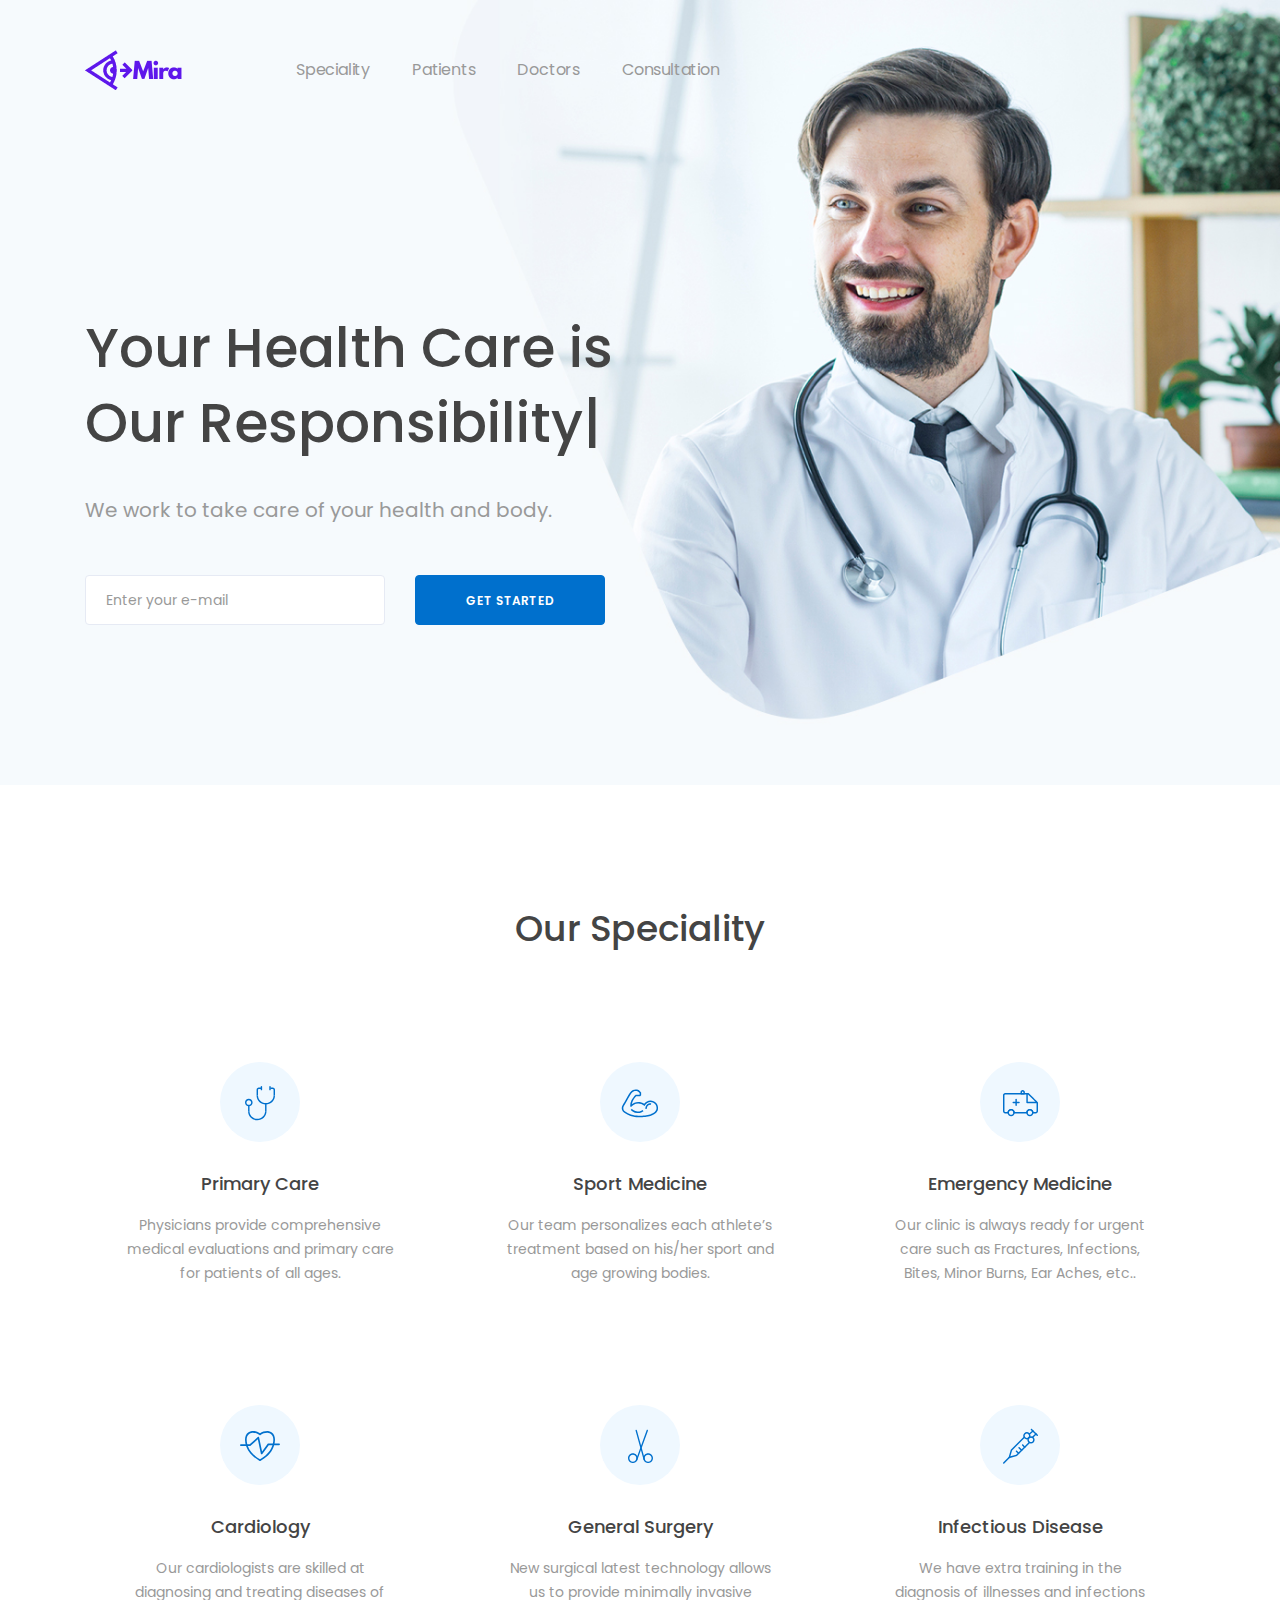
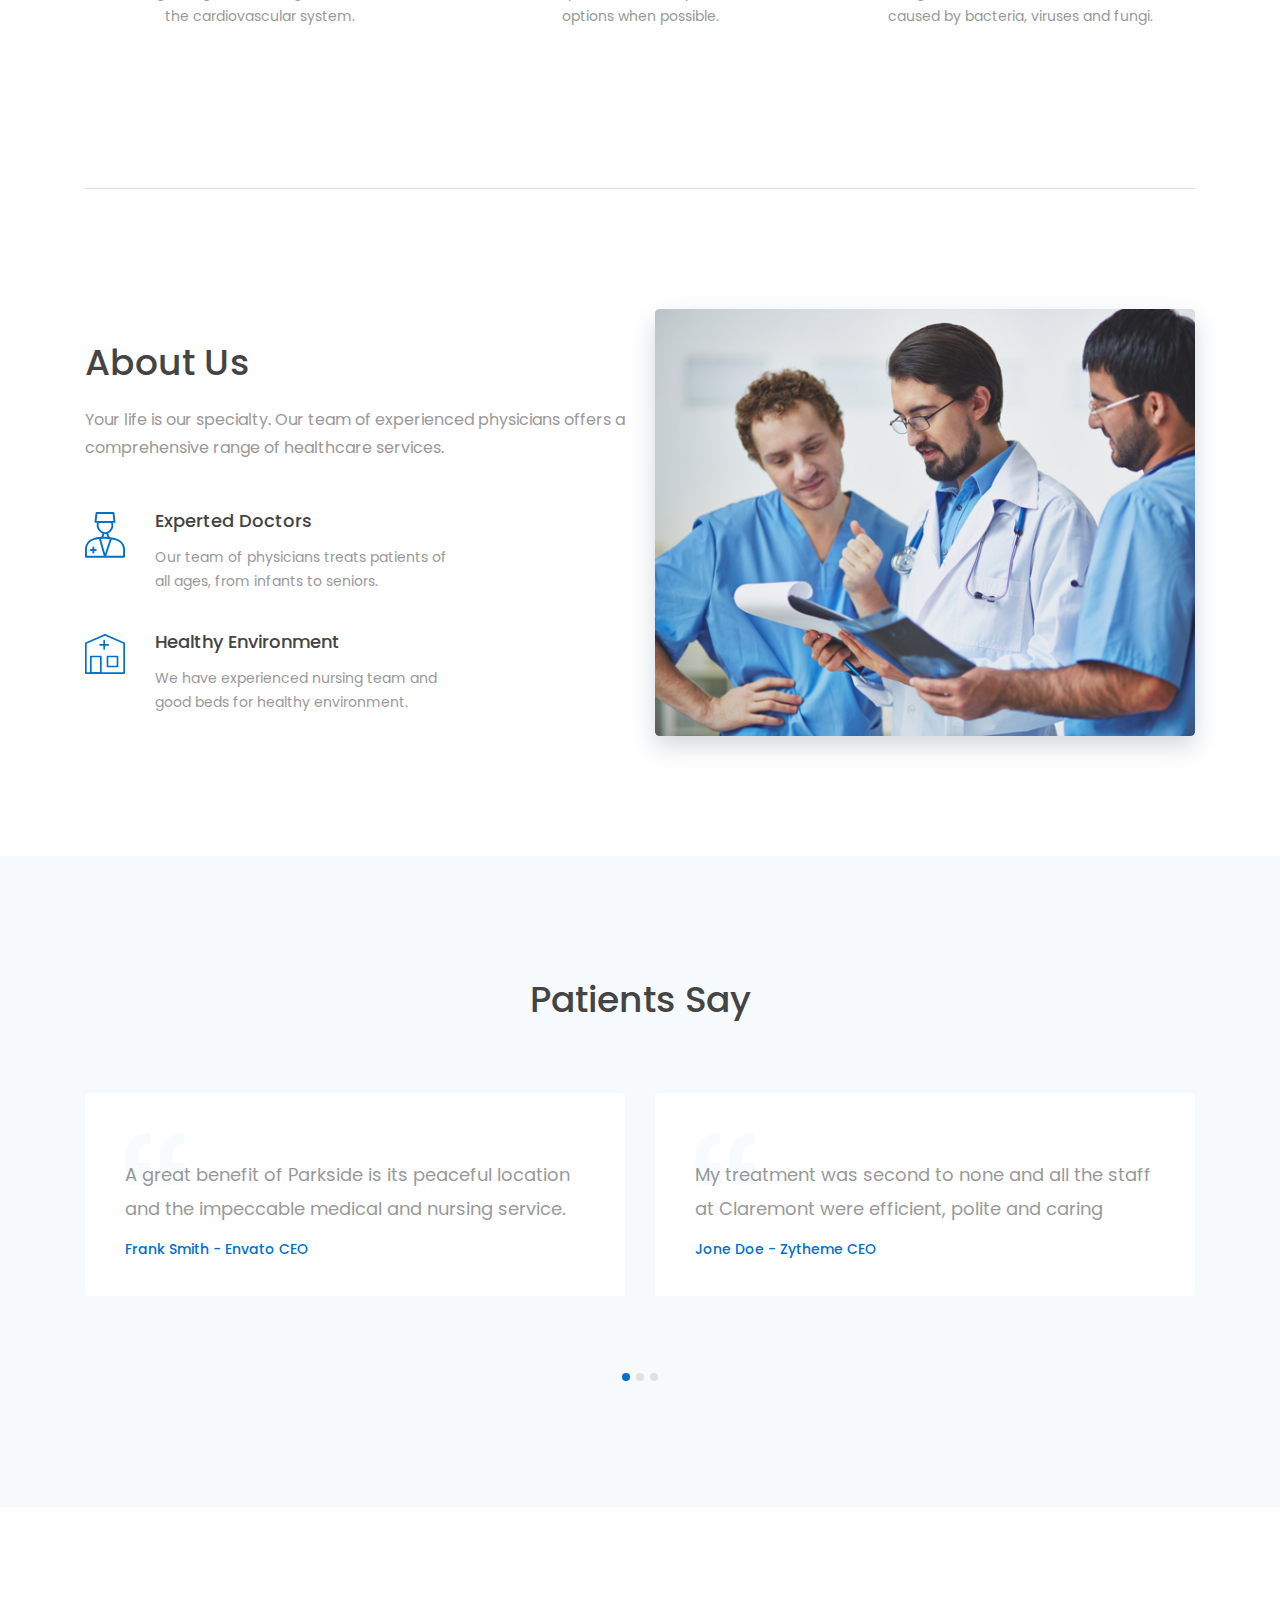
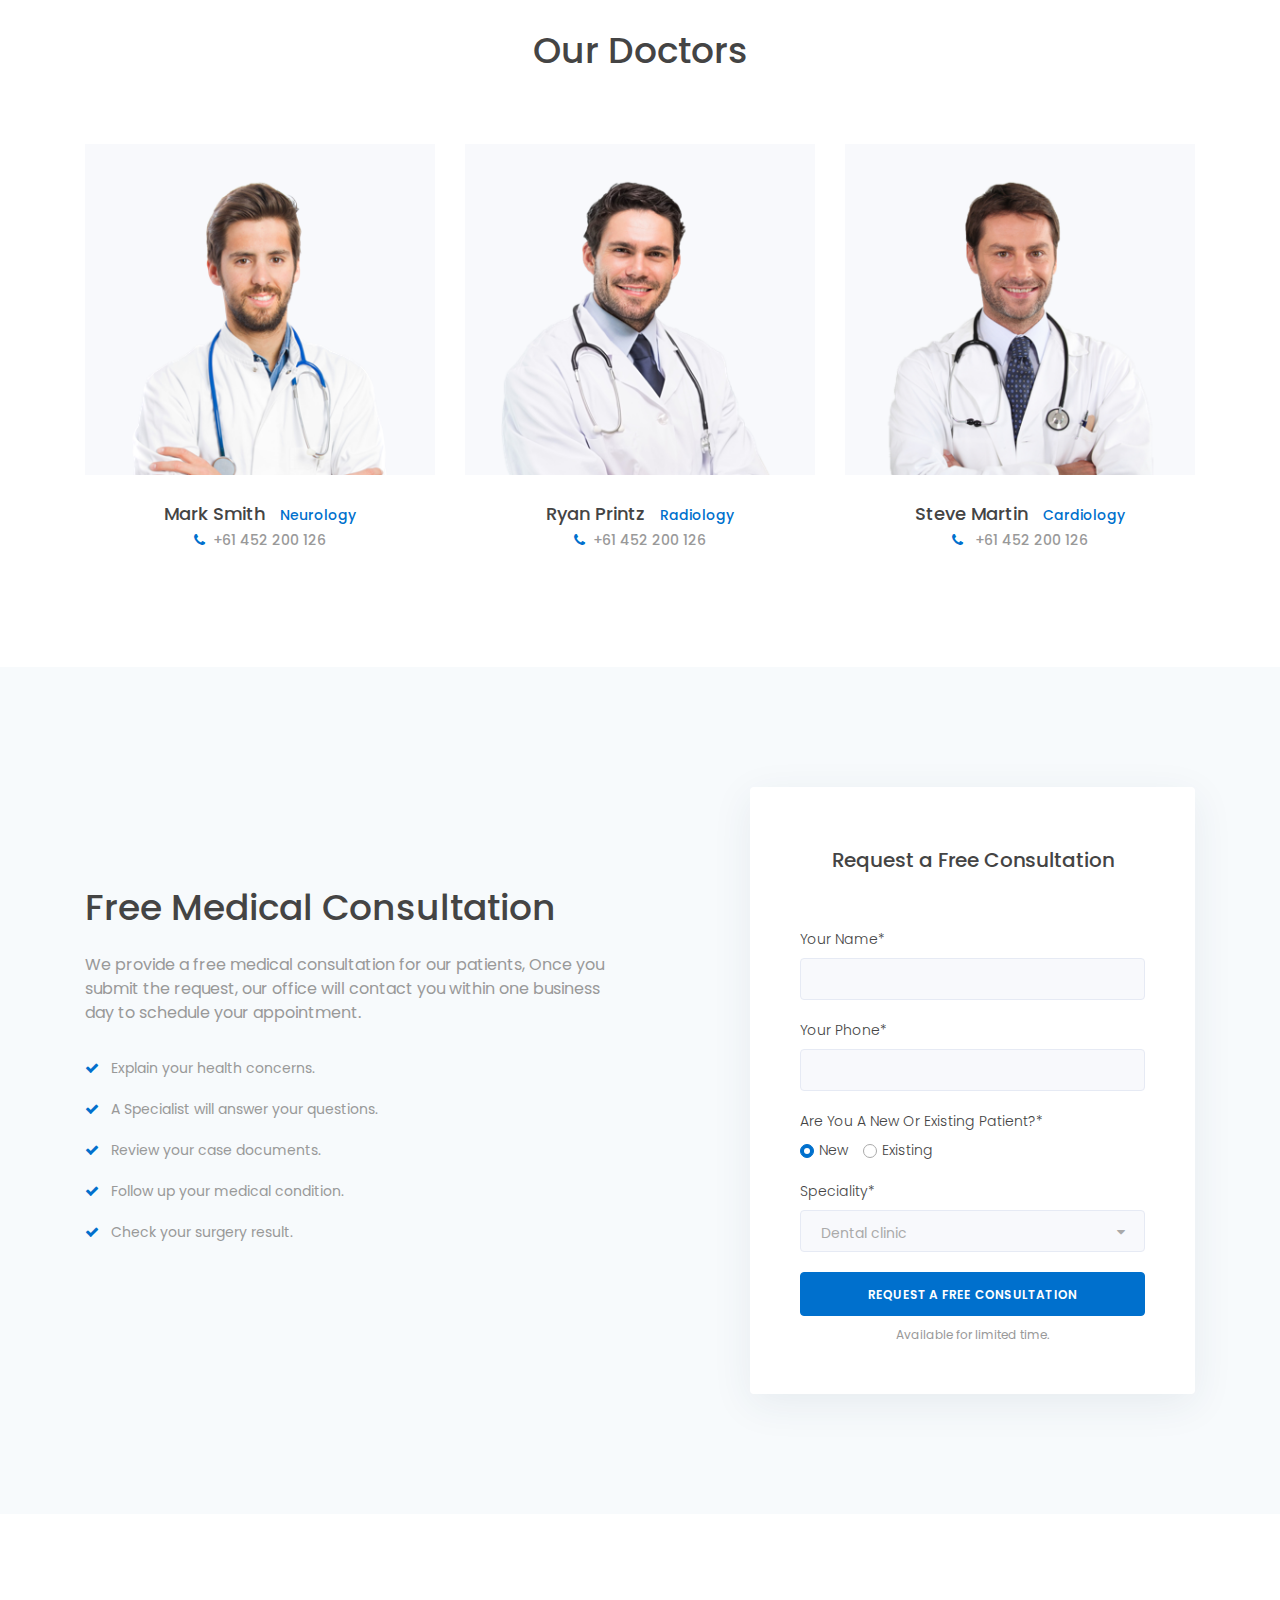
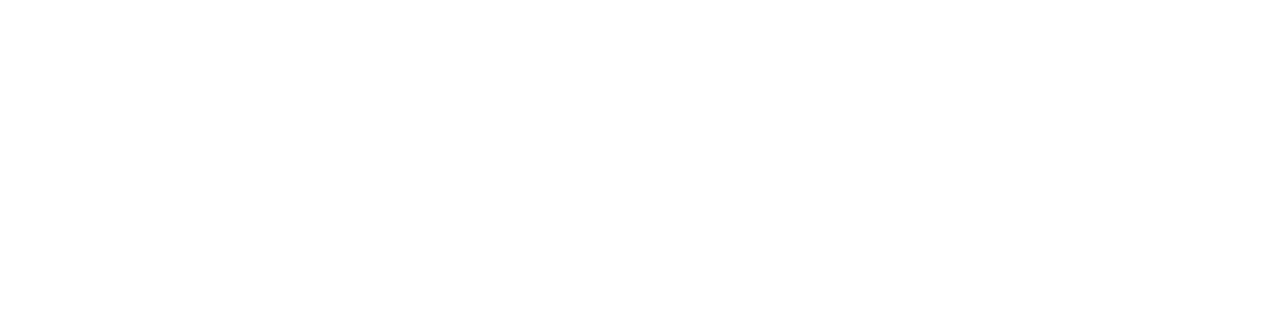
==== kear/landing-lead.html @ 82f1d2f8 "primer commit" ====
<!DOCTYPE html>
<html dir="ltr" lang="en-US">

  <head>
    <!-- Document Meta ============================================= -->
    <meta charset="utf-8">
    <meta http-equiv="X-UA-Compatible" content="IE=edge">
    <!--IE Compatibility Meta-->
    <meta name="Mira Team" content=""/>
    <meta name="viewport" content="width=device-width, initial-scale=1, maximum-scale=1">
    <meta name="Mira" content="Emisión de recetas electrónicas">
    <link href="assets/images/favicon/favicon.png" rel="icon">

    <!-- Fonts ============================================= -->
    <link href='https://fonts.googleapis.com/css?family=Poppins:400,400i,500,600,700' rel='stylesheet' type='text/css'>

    <!-- Stylesheets ============================================= -->
    <link href="assets/css/external.css" rel="stylesheet">
    <link href="assets/css/style.css" rel="stylesheet">

    <!-- HTML5 shim, for IE6-8 support of HTML5 elements. All other JS at the end of file. -->
    <!--[if lt IE 9]> <script src="assets/js/html5shiv.js"></script> <script src="assets/js/respond.min.js"></script> <![endif]-->

    <!-- Document Title ============================================= -->
    <title>Mira</title>
  </head>

  <body class="body-scroll">
    <!-- Document Wrapper ============================================= -->
    <div id="wrapperParallax" class="wrapper clearfix">

      <!-- Header ============================================= -->
      <header id="navbar-spy" class="header header-1 header-transparent header-fixed">
        <nav id="primary-menu" class="navbar navbar-expand-lg navbar-dark">
          <div class="container">
            <a class="navbar-brand" href="index.html">
              <img class="logo logo-dark" src="assets/images/logo/Logo_Mira_Morado.png" alt="Mira Logo">
            </a>
            <button class="navbar-toggler" type="button" data-toggle="collapse" data-target="#navbarContent" aria-controls="navbarContent" aria-expanded="false" aria-label="Toggle navigation">
              <span class="toogle-inner"></span>
            </button>
            <div class="collapse navbar-collapse" id="navbarContent">
              <ul class="navbar-nav mr-auto">
                <li class="active">
                  <a data-scroll="scrollTo" href="#speciality">Speciality</a>
                </li>
                <li>
                  <a data-scroll="scrollTo" href="#patients">Patients</a>
                </li>
                <li>
                  <a data-scroll="scrollTo" href="#doctors">Doctors</a>
                </li>
                <li>
                  <a data-scroll="scrollTo" href="#consultation">Consultation</a>
                </li>
              </ul>
            </div>
            <!--/.nav-collapse -->
          </div>
        </nav>
      </header>
      <!-- Slider #1 ============================================= -->
      <section id="hero" class="section hero">
        <div class="bg-section">
          <img src="assets/images/background/hero.jpg" alt="background">
        </div>
        <div class="container">
          <div class="row row-content">
            <div class="col-12 col-md-6 col-lg-6">
              <div class="hero-headline">Your Health Care is
                <br>
                Our
                <span class="typed-text" data-typed-string="Responsibility,Purpose,Ambition"></span></div>
              <div class="hero-bio">We work to take care of your health and body.</div>
              <div class="hero-action">
                <form class="form-inline mb-0 mailchimp" novalidate="true">
                  <input type="email" class="form-control" placeholder="Enter your e-mail">
                  <input type="submit" value="Get Started" class="btn btn--primary">
                </form>
                <div class="subscribe-alert"></div>
              </div>
            </div>
            <div class="col-12 col-md-6 col-lg-6"></div>
          </div>
          <!-- .row end -->
        </div>
        <!-- .container end -->
      </section>
      <!-- #slider end -->
      <!-- Feature #1 ============================================= -->
      <section id="speciality" class="section feature feature-3 bg-white pb-80">
        <div class="container">
          <div class="row">
            <div class="col-12 col-md-12 col-lg-12">
              <div class="heading heading-1 text-center">
                <h2 class="heading-title">Our Speciality</h2>
              </div>
            </div>
          </div>
          <div class="row">
            <!-- Panel #1 -->
            <div class="col-12 col-md-4 col-lg-4">
              <div class="feature-panel">
                <div class="feature-img">
                  <img src="assets/images/icons/1.svg" alt="target">
                </div>
                <div class="feature-content">
                  <h3>Primary Care</h3>
                  <p>Physicians provide comprehensive medical evaluations and primary care for patients of all ages.</p>
                </div>
              </div>
              <!-- .feature-panel end -->
            </div>
            <!-- .col-md-4 end -->

            <!-- Panel #2 -->
            <div class="col-12 col-md-4 col-lg-4">
              <div class="feature-panel">
                <div class="feature-img">
                  <img src="assets/images/icons/2.svg" alt="target">
                </div>
                <div class="feature-content">
                  <h3>Sport Medicine</h3>
                  <p>Our team personalizes each athlete’s treatment based on his/her sport and age growing bodies.</p>
                </div>
              </div>
              <!-- .feature-panel end -->
            </div>
            <!-- .col-md-4 end -->

            <!-- Panel #3 -->
            <div class="col-12 col-md-4 col-lg-4">
              <div class="feature-panel">
                <div class="feature-img">
                  <img src="assets/images/icons/3.svg" alt="target">
                </div>
                <div class="feature-content">
                  <h3>Emergency Medicine</h3>
                  <p>Our clinic is always ready for urgent care such as Fractures, Infections, Bites, Minor Burns, Ear Aches, etc..</p>
                </div>
              </div>
              <!-- .feature-panel end -->
            </div>
            <!-- .col-md-4 end -->

            <!-- Panel #4 -->
            <div class="col-12 col-md-4 col-lg-4">
              <div class="feature-panel">
                <div class="feature-img">
                  <img src="assets/images/icons/4.svg" alt="target">
                </div>
                <div class="feature-content">
                  <h3>Cardiology</h3>
                  <p>Our cardiologists are skilled at diagnosing and treating diseases of the cardiovascular system.</p>
                </div>
              </div>
              <!-- .feature-panel end -->
            </div>
            <!-- .col-md-4 end -->

            <!-- Panel #5 -->
            <div class="col-12 col-md-4 col-lg-4">
              <div class="feature-panel">
                <div class="feature-img">
                  <img src="assets/images/icons/5.svg" alt="target">
                </div>
                <div class="feature-content">
                  <h3>General Surgery</h3>
                  <p>New surgical latest technology allows us to provide minimally invasive options when possible.</p>
                </div>
              </div>
              <!-- .feature-panel end -->
            </div>
            <!-- .col-md-4 end -->

            <!-- Panel #6 -->
            <div class="col-12 col-md-4 col-lg-4">
              <div class="feature-panel">
                <div class="feature-img">
                  <img src="assets/images/icons/6.svg" alt="target">
                </div>
                <div class="feature-content">
                  <h3>Infectious Disease</h3>
                  <p>We have extra training in the diagnosis of illnesses and infections caused by bacteria, viruses and fungi.</p>
                </div>
              </div>
              <!-- .feature-panel end -->
            </div>
            <!-- .col-md-4 end -->

          </div>
          <!-- .row end -->
        </div>
        <!-- .container end -->
      </section>
      <!-- #speciality end -->

      <section id="bar" class="bg-white pt-0 pb-0">
        <div class="container">
          <div class="row">
            <div class="col">
              <hr class="hr-bar">
            </div>
          </div>
        </div>
      </section>
      <!-- #bar end -->

      <!-- Feature #2 ============================================= -->
      <section id="feature2" class="section feature feature-left bg-white">
        <div class="container">
          <div class="row">
            <div class="col-12 col-md-6 col-lg-6">
              <div class="heading heading-1 mb-50 mt-30">
                <h2 class="heading-title">About Us</h2>
                <p class="heading-desc">Your life is our specialty. Our team of experienced physicians offers a comprehensive range of healthcare services.</p>
              </div>
              <div class="feature-panel">
                <div class="feature-img">
                  <img src="assets/images/icons/7.svg" alt="about"/>
                </div>
                <div class="feature-content">
                  <h3>Experted Doctors</h3>
                  <p>Our team of physicians treats patients of all ages, from infants to seniors.</p>
                </div>
              </div>
              <!-- .feature-panel end -->
              <div class="feature-panel">
                <div class="feature-img">
                  <img src="assets/images/icons/8.svg" alt="about"/>
                </div>
                <div class="feature-content">
                  <h3>Healthy Environment</h3>
                  <p>We have experienced nursing team and good beds for healthy environment.</p>
                </div>
              </div>
              <!-- .feature-panel end -->
            </div>
            <!-- .col-md-6 end -->
            <div class="col-12 col-md-6 col-lg-6">
              <img class="img-fluid img-shadow pull-right" src="assets/images/features/about.jpg" alt="about"/>
            </div>
            <!-- .col-md-6 end -->

          </div>
          <!-- .row end -->
        </div>
        <!-- .container end -->
      </section>
      <!-- #feature2 end -->

      <!-- Testimonial ============================================= -->
      <section id="patients" class="section testimonials bg-gray">
        <div class="container">
          <div class="row clearfix">
            <div class="col-12 col-md-12 col-lg-12">
              <div class="heading heading-1 text-center">
                <h2 class="heading-title">Patients Say</h2>
              </div>
            </div>
            <!-- .col-md-6 end -->
          </div>
          <!-- .row end -->
          <div class="row">
            <div class="col-12 col-sm-12 col-md-12 col-lg-12">
              <div class="carousel carousel-dots owl-carousel" data-slide="2" data-slide-rs="2" data-autoplay="true" data-nav="false" data-dots="true" data-space="30" data-loop="true" data-speed="800">

                <!-- Testimonial #1 -->
                <div class="testimonial-panel">
                  <div class="testimonial-body">
                    <p>A great benefit of Parkside is its peaceful location and the impeccable medical and nursing service.</p>
                    <div class="testimonial-author">
                      <h5>Frank Smith - Envato CEO</h5>
                    </div>
                  </div>
                </div>

                <!-- Testimonial #2 -->
                <div class="testimonial-panel">
                  <div class="testimonial-body">
                    <p>My treatment was second to none and all the staff at Claremont were efficient, polite and caring</p>
                    <div class="testimonial-author">
                      <h5>Jone Doe - Zytheme CEO</h5>
                    </div>
                  </div>
                </div>

                <!-- Testimonial #3 -->
                <div class="testimonial-panel">
                  <div class="testimonial-body">
                    <p>Our business by optimizing our landing pages. We’ve increased conversion rates by 120%.</p>
                    <div class="testimonial-author">
                      <h5>Bone Datche - 7oroof CEO</h5>
                    </div>
                  </div>
                </div>

                <!-- Testimonial #4 -->
                <div class="testimonial-panel">
                  <div class="testimonial-body">
                    <p>Our business by optimizing our landing pages. We’ve increased conversion rates by 120%.</p>
                    <div class="testimonial-author">
                      <h5>Bone Datche - 7oroof CEO</h5>
                    </div>
                  </div>
                </div>

                <!-- Testimonial #5 -->
                <div class="testimonial-panel">
                  <div class="testimonial-body">
                    <p>Our business by optimizing our landing pages. We’ve increased conversion rates by 120%.</p>
                    <div class="testimonial-author">
                      <h5>Bone Datche - 7oroof CEO</h5>
                    </div>
                  </div>
                </div>

              </div>
              <!-- .carousel End -->
            </div>
          </div>
          <!-- .row End -->
        </div>
        <!-- .container End -->
      </section>
      <!-- #patients End-->
      <!-- Team Section ============================================= -->
      <section id="doctors" class="team bg-white">
        <div class="container">
          <div class="row clearfix">
            <div class="col-12 col-md-12 col-lg-12">
              <div class="heading heading-1 text-center">
                <h2 class="heading-title">Our Doctors</h2>
              </div>
            </div>
            <!-- .col-md-6 end -->
          </div>
          <!-- .row end -->
          <div class="row">
            <!-- Member #1 -->
            <div class="col-12 col-md-4 col-lg-4">
              <div class="member">
                <div class="member-img">
                  <img src="assets/images/team/team-1.png" alt="member"/>
                  <div class="member-overlay">
                    <div class="member-social">
                      <div class=" pos-vertical-center">
                        <a href="#">
                          <i class="fa fa-facebook"></i>
                        </a>
                        <a href="#">
                          <i class="fa fa-twitter"></i>
                        </a>
                        <a href="#">
                          <i class="fa fa-google-plus"></i>
                        </a>
                        <a href="#">
                          <i class="fa fa-linkedin"></i>
                        </a>
                      </div>
                    </div>
                  </div>
                  <!-- .memebr-ovelay end -->
                </div>
                <!-- .member-img end -->
                <div class="member-info">
                  <h5>Mark Smith
                    <span>Neurology</span></h5>
                  <h6>
                    <a href="tel:+61 452 200 126">
                      <i class="fa fa-phone"></i>+61 452 200 126</a>
                  </h6>
                </div>
                <!-- .member-info end -->
              </div>
              <!-- .member end -->
            </div>
            <!-- .col-md-3 end -->

            <!-- Member #2 -->
            <div class="col-12 col-md-4 col-lg-4">
              <div class="member">
                <div class="member-img">
                  <img src="assets/images/team/team-2.png" alt="member"/>
                  <div class="member-overlay">
                    <div class="member-social">
                      <div class=" pos-vertical-center">
                        <a href="#">
                          <i class="fa fa-facebook"></i>
                        </a>
                        <a href="#">
                          <i class="fa fa-twitter"></i>
                        </a>
                        <a href="#">
                          <i class="fa fa-google-plus"></i>
                        </a>
                        <a href="#">
                          <i class="fa fa-linkedin"></i>
                        </a>
                      </div>
                    </div>
                  </div>
                  <!-- .memebr-ovelay end -->
                </div>
                <!-- .member-img end -->
                <div class="member-info">
                  <h5>Ryan Printz
                    <span>Radiology</span></h5>
                  <h6>
                    <a href="tel:+61 452 200 126">
                      <i class="fa fa-phone"></i>+61 452 200 126</a>
                  </h6>
                </div>
                <!-- .member-info end -->
              </div>
              <!-- .member end -->
            </div>
            <!-- .col-md-3 end -->

            <!-- Member #3 -->
            <div class="col-12 col-md-4 col-lg-4">
              <div class="member">
                <div class="member-img">
                  <img src="assets/images/team/team-3.png" alt="member"/>
                  <div class="member-overlay">
                    <div class="member-social">
                      <div class=" pos-vertical-center">
                        <a href="#">
                          <i class="fa fa-facebook"></i>
                        </a>
                        <a href="#">
                          <i class="fa fa-twitter"></i>
                        </a>
                        <a href="#">
                          <i class="fa fa-google-plus"></i>
                        </a>
                        <a href="#">
                          <i class="fa fa-linkedin"></i>
                        </a>
                      </div>
                    </div>
                  </div>
                  <!-- .memebr-ovelay end -->
                </div>
                <!-- .member-img end -->
                <div class="member-info">
                  <h5>Steve Martin
                    <span>Cardiology</span></h5>
                  <h6>
                    <a href="tel:+61 452 200 126">
                      <i class="fa fa-phone"></i>
                      +61 452 200 126</a>
                  </h6>
                </div>
                <!-- .member-info end -->
              </div>
              <!-- .member end -->
            </div>
            <!-- .col-md-3 end -->
          </div>
        </div>
      </section>
      <!-- #doctors end -->
      <!-- Action ============================================= -->
      <section id="consultation" class="section feature feature-2 bg-gray">
        <div class="container">
          <div class="row">
            <div class="col-12 col-md-6 col-lg-6">
              <div class="feature-panel">
                <div class="feature-content">
                  <h3>Free Medical Consultation</h3>
                  <p class="mb-30">We provide a free medical consultation for our patients, Once you submit the request, our office will contact you within one business day to schedule your appointment.</p>
                  <ul>
                    <li>Explain your health concerns.</li>
                    <li>A Specialist will answer your questions.</li>
                    <li>Review your case documents.</li>
                    <li>Follow up your medical condition.</li>
                    <li>Check your surgery result.</li>
                  </ul>
                </div>
              </div>
              <!-- .feature-panel end -->
            </div>
            <!-- .col-md-6 end -->
            <div class="col-12 col-md-6 col-lg-5 offset-lg-1">
              <div class="form-wrapper">
                <div class="heading">
                  <h3 class="heading-title">Request a Free Consultation</h3>
                </div>
                <!-- .form-group end -->
                <form method="post" action="assets/php/contact.php" class="contactForm mb-0">
                  <div id="result" class="contact-result"></div>
                  <div class="form-group">
                    <label for="name">Your Name*</label>
                    <input type="text" class="form-control" name="name" id="name" required="required">
                  </div>
                  <!-- .form-group end -->
                  <div class="form-group">
                    <label for="name">Your Phone*</label>
                    <input type="text" class="form-control" name="phone" id="phone" required="required">
                  </div>
                  <!-- .form-group end -->
                  <div class="form-group">
                    <label for="user">Are You a New or Existing Patient?*</label>
                    <div class="form-group">
                      <div class="form-check form-check-inline form-radio">
                        <label class="label-radio">
                          <input class="form-check-input" type="radio" name="user" id="user" value="New" checked="checked">
                          <span class="radio-indicator"></span>
                        </label>
                        <label class="form-check-label" for="user">
                          New
                        </label>
                      </div>
                      <div class="form-check form-check-inline form-radio">
                        <label class="label-radio">
                          <input class="form-check-input" type="radio" name="user" id="user" value="Existing">
                          <span class="radio-indicator"></span>
                        </label>
                        <label class="form-check-label" for="user">
                          Existing
                        </label>
                      </div>
                    </div>
                  </div>
                  <!-- .form-group end -->
                  <div class="form-group">
                    <label for="speciality">Speciality*</label>
                    <div class="select-form">
                      <i class="fa fa-caret-down"></i>
                      <select name="speciality" id="speciality" class="form-control">
                        <option value="0">Dental clinic</option>
                        <option value="1">Orofacial Pain Clinic</option>
                        <option value="2">Maxillofacial Surgery</option>
                        <option value="3">Healthcare</option>
                      </select>
                    </div>
                  </div>
                  <div class="form-group">
                    <input type="submit" value="Request a Free Consultation" name="submit" class="btn btn--primary btn--block">
                  </div>
                  <!-- .form-group end -->
                  <div class="agreement">Available for limited time.</div>
                </form>
              </div>
            </div>
            <!-- .col-md-6 end -->

          </div>
          <!-- .row end -->
        </div>
        <!-- .container end -->
      </section>
      <!-- #consultation end -->
      <!-- Footer ============================================= -->
      <footer id="footerParallax" class="footer">
        <div class="footer-top">
          <div class="container">
            <div class="row widget-boxes text-center">
              <div class="col-12 col-md-4 col-lg-4">
                <div class="widget-info-box">
                  <div class="info-img">
                    <img src="assets/images/footer/1.svg" alt="phone">
                  </div>
                  <h4>Phone</h4>
                  <p>+221 340 210 533</p>
                </div>
                <!-- .widget-info-box end -->
              </div>
              <!-- .col-md-4 end -->
              <div class="col-12 col-md-4 col-lg-4">
                <div class="widget-info-box">
                  <div class="info-img">
                    <img src="assets/images/footer/2.svg" alt="phone">
                  </div>
                  <h4>Address</h4>
                  <p>86 Stolham, PA 6550.</p>
                </div>
                <!-- .widget-info-box end -->
              </div>
              <!-- .col-md-4 end -->
              <div class="col-12 col-md-4 col-lg-4">
                <div class="widget-info-box">
                  <div class="info-img">
                    <img src="assets/images/footer/3.svg" alt="phone">
                  </div>
                  <h4>Opening Time</h4>
                  <p>Sat-Thu 5:00 to 8:00pm</p>
                </div>
                <!-- .widget-info-box end -->
              </div>
              <!-- .col-md-4 end -->
            </div>
            <!-- .row end -->
          </div>
          <!-- .container end -->
        </div>
        <!-- .footer-top end -->
        <div class="footer-bar">
          <div class="container">
            <div class="row">
              <div class="col">
                <hr>
              </div>
            </div>
          </div>
          <!-- .container end -->
        </div>
        <!-- .footer-bar end -->
        <div class="footer-bottom">
          <div class="container">
            <div class="row">
              <div class="col-12 col-md-6 col-lg-6">
                <div class="footer-copyright">
                  <span>&copy; Zytheme 2019, All Rights Reserved.</span>
                </div>
              </div>
              <!-- .col-md-6 end -->
              <div class="col-12 col-md-6 col-lg-6">
                <div class="footer-social">
                  <a class="facebook" href="#">
                    <i class="fa fa-facebook"></i>
                  </a>
                  <a class="twitter" href="#">
                    <i class="fa fa-twitter"></i>
                  </a>
                  <a class="dribbble" href="#">
                    <i class="fa fa-dribbble"></i>
                  </a>
                  <a class="instagram" href="#">
                    <i class="fa fa-instagram"></i>
                  </a>
                </div>
              </div>
              <!-- .col-md-6 end -->
            </div>
            <!-- .row end -->
          </div>
          <!-- .container end -->
        </div>
        <!-- .footer-bottom end -->
      </footer>
      <!-- #footer end -->
    </div>
    <!-- #wrapper end -->

    <!-- Footer Scripts ============================================= -->
    <script src="assets/js/jquery-3.3.1.min.js"></script>
    <script src="assets/js/plugins.js"></script>
    <script src="assets/js/functions.js"></script>
  </body>

</html>
---- kear/assets/css/external.css ----
.mfp-bg,.mfp-wrap{position:fixed;left:0;top:0}.mfp-bg,.mfp-container,.mfp-wrap{height:100%;width:100%}.mfp-container:before,.mfp-figure:after{content:''}.mfp-bg{z-index:1042;overflow:hidden;background:#0b0b0b;opacity:.8;filter:alpha(opacity=80)}.mfp-wrap{z-index:1043;outline:0!important;-webkit-backface-visibility:hidden}.mfp-container{text-align:center;position:absolute;left:0;top:0;padding:0 8px;-webkit-box-sizing:border-box;-moz-box-sizing:border-box;box-sizing:border-box}.mfp-container:before{display:inline-block;height:100%;vertical-align:middle}.mfp-align-top .mfp-container:before{display:none}.mfp-content{position:relative;display:inline-block;vertical-align:middle;margin:0 auto;text-align:left;z-index:1045}.mfp-close,.mfp-preloader{text-align:center;position:absolute}.mfp-ajax-holder .mfp-content,.mfp-inline-holder .mfp-content{width:100%;cursor:auto}.mfp-ajax-cur{cursor:progress}.mfp-zoom-out-cur,.mfp-zoom-out-cur .mfp-image-holder .mfp-close{cursor:-moz-zoom-out;cursor:-webkit-zoom-out;cursor:zoom-out}.mfp-zoom{cursor:pointer;cursor:-webkit-zoom-in;cursor:-moz-zoom-in;cursor:zoom-in}.mfp-auto-cursor .mfp-content{cursor:auto}.mfp-arrow,.mfp-close,.mfp-counter,.mfp-preloader{-webkit-user-select:none;-moz-user-select:none;user-select:none}.mfp-loading.mfp-figure{display:none}.mfp-hide{display:none!important}.mfp-preloader{color:#CCC;top:50%;width:auto;margin-top:-.8em;left:8px;right:8px;z-index:1044}.mfp-preloader a{color:#CCC}.mfp-close,.mfp-preloader a:hover{color:#FFF}.mfp-s-error .mfp-content,.mfp-s-ready .mfp-preloader{display:none}button.mfp-arrow,button.mfp-close{overflow:visible;cursor:pointer;background:0 0;border:0;-webkit-appearance:none;display:block;outline:0;padding:0;z-index:1046;-webkit-box-shadow:none;box-shadow:none}button::-moz-focus-inner{padding:0;border:0}.mfp-close{width:44px;height:44px;line-height:44px;right:0;top:0;text-decoration:none;opacity:.65;filter:alpha(opacity=65);padding:0 0 18px 10px;font-style:normal;font-size:28px;font-family:Arial,Baskerville,monospace}.mfp-close:focus,.mfp-close:hover{opacity:1;filter:alpha(opacity=100)}.mfp-close:active{top:1px}.mfp-close-btn-in .mfp-close{color:#333}.mfp-iframe-holder .mfp-close,.mfp-image-holder .mfp-close{color:#FFF;right:-6px;text-align:right;padding-right:6px;width:100%}.mfp-counter{position:absolute;top:0;right:0;color:#CCC;font-size:12px;line-height:18px;white-space:nowrap}.mfp-figure,img.mfp-img{line-height:0}.mfp-arrow{position:absolute;opacity:.65;filter:alpha(opacity=65);margin:-55px 0 0;top:50%;padding:0;width:90px;height:110px;-webkit-tap-highlight-color:transparent}.mfp-arrow:active{margin-top:-54px}.mfp-arrow:focus,.mfp-arrow:hover{opacity:1;filter:alpha(opacity=100)}.mfp-arrow .mfp-a,.mfp-arrow .mfp-b,.mfp-arrow:after,.mfp-arrow:before{content:'';display:block;width:0;height:0;position:absolute;left:0;top:0;margin-top:35px;margin-left:35px;border:inset transparent}.mfp-arrow .mfp-a,.mfp-arrow:after{border-top-width:13px;border-bottom-width:13px;top:8px}.mfp-arrow .mfp-b,.mfp-arrow:before{border-top-width:21px;border-bottom-width:21px;opacity:.7}.mfp-arrow-left{left:0}.mfp-arrow-left .mfp-a,.mfp-arrow-left:after{border-right:17px solid #FFF;margin-left:31px}.mfp-arrow-left .mfp-b,.mfp-arrow-left:before{margin-left:25px;border-right:27px solid #3F3F3F}.mfp-arrow-right{right:0}.mfp-arrow-right .mfp-a,.mfp-arrow-right:after{border-left:17px solid #FFF;margin-left:39px}.mfp-arrow-right .mfp-b,.mfp-arrow-right:before{border-left:27px solid #3F3F3F}.mfp-iframe-holder{padding-top:40px;padding-bottom:40px}.mfp-iframe-holder .mfp-content{line-height:0;width:100%;max-width:900px}.mfp-image-holder .mfp-content,img.mfp-img{max-width:100%}.mfp-iframe-holder .mfp-close{top:-40px}.mfp-iframe-scaler{width:100%;height:0;overflow:hidden;padding-top:56.25%}.mfp-iframe-scaler iframe{position:absolute;display:block;top:0;left:0;width:100%;height:100%;box-shadow:0 0 8px rgba(0,0,0,.6);background:#000}.mfp-figure:after,img.mfp-img{width:auto;height:auto;display:block}img.mfp-img{-webkit-box-sizing:border-box;-moz-box-sizing:border-box;box-sizing:border-box;padding:40px 0;margin:0 auto}.mfp-figure:after{position:absolute;left:0;top:40px;bottom:40px;right:0;z-index:-1;box-shadow:0 0 8px rgba(0,0,0,.6);background:#444}.mfp-figure small{color:#BDBDBD;display:block;font-size:12px;line-height:14px}.mfp-figure figure{margin:0}.mfp-bottom-bar{margin-top:-36px;position:absolute;top:100%;left:0;width:100%;cursor:auto}.mfp-title{text-align:left;line-height:18px;color:#F3F3F3;word-wrap:break-word;padding-right:36px}.mfp-gallery .mfp-image-holder .mfp-figure{cursor:pointer}@media screen and (max-width:800px) and (orientation:landscape),screen and (max-height:300px){.mfp-img-mobile .mfp-image-holder{padding-left:0;padding-right:0}.mfp-img-mobile img.mfp-img{padding:0}.mfp-img-mobile .mfp-figure:after{top:0;bottom:0}.mfp-img-mobile .mfp-figure small{display:inline;margin-left:5px}.mfp-img-mobile .mfp-bottom-bar{background:rgba(0,0,0,.6);bottom:0;margin:0;top:auto;padding:3px 5px;position:fixed;-webkit-box-sizing:border-box;-moz-box-sizing:border-box;box-sizing:border-box}.mfp-img-mobile .mfp-bottom-bar:empty{padding:0}.mfp-img-mobile .mfp-counter{right:5px;top:3px}.mfp-img-mobile .mfp-close{top:0;right:0;width:35px;height:35px;line-height:35px;background:rgba(0,0,0,.6);position:fixed;text-align:center;padding:0}}@media all and (max-width:900px){.mfp-arrow{-webkit-transform:scale(.75);transform:scale(.75)}.mfp-arrow-left{-webkit-transform-origin:0;transform-origin:0}.mfp-arrow-right{-webkit-transform-origin:100%;transform-origin:100%}.mfp-container{padding-left:6px;padding-right:6px}}.mfp-ie7 .mfp-img{padding:0}.mfp-ie7 .mfp-bottom-bar{width:600px;left:50%;margin-left:-300px;margin-top:5px;padding-bottom:5px}.mfp-ie7 .mfp-container{padding:0}.mfp-ie7 .mfp-content{padding-top:44px}.mfp-ie7 .mfp-close{top:0;right:0;padding-top:0}

/**
 * Owl Carousel v2.3.4
 * Copyright 2013-2018 David Deutsch
 * Licensed under: SEE LICENSE IN https://github.com/OwlCarousel2/OwlCarousel2/blob/master/LICENSE
 */
.owl-carousel,.owl-carousel .owl-item{-webkit-tap-highlight-color:transparent;position:relative}.owl-carousel{display:none;width:100%;z-index:1}.owl-carousel .owl-stage{position:relative;-ms-touch-action:pan-Y;touch-action:manipulation;-moz-backface-visibility:hidden}.owl-carousel .owl-stage:after{content:".";display:block;clear:both;visibility:hidden;line-height:0;height:0}.owl-carousel .owl-stage-outer{position:relative;overflow:hidden;-webkit-transform:translate3d(0,0,0)}.owl-carousel .owl-item,.owl-carousel .owl-wrapper{-webkit-backface-visibility:hidden;-moz-backface-visibility:hidden;-ms-backface-visibility:hidden;-webkit-transform:translate3d(0,0,0);-moz-transform:translate3d(0,0,0);-ms-transform:translate3d(0,0,0)}.owl-carousel .owl-item{min-height:1px;float:left;-webkit-backface-visibility:hidden;-webkit-touch-callout:none}.owl-carousel .owl-item img{display:block;width:100%}.owl-carousel .owl-dots.disabled,.owl-carousel .owl-nav.disabled{display:none}.no-js .owl-carousel,.owl-carousel.owl-loaded{display:block}.owl-carousel .owl-dot,.owl-carousel .owl-nav .owl-next,.owl-carousel .owl-nav .owl-prev{cursor:pointer;-webkit-user-select:none;-khtml-user-select:none;-moz-user-select:none;-ms-user-select:none;user-select:none}.owl-carousel .owl-nav button.owl-next,.owl-carousel .owl-nav button.owl-prev,.owl-carousel button.owl-dot{background:0 0;color:inherit;border:none;padding:0!important;font:inherit}.owl-carousel.owl-loading{opacity:0;display:block}.owl-carousel.owl-hidden{opacity:0}.owl-carousel.owl-refresh .owl-item{visibility:hidden}.owl-carousel.owl-drag .owl-item{-ms-touch-action:pan-y;touch-action:pan-y;-webkit-user-select:none;-moz-user-select:none;-ms-user-select:none;user-select:none}.owl-carousel.owl-grab{cursor:move;cursor:grab}.owl-carousel.owl-rtl{direction:rtl}.owl-carousel.owl-rtl .owl-item{float:right}.owl-carousel .animated{animation-duration:1s;animation-fill-mode:both}.owl-carousel .owl-animated-in{z-index:0}.owl-carousel .owl-animated-out{z-index:1}.owl-carousel .fadeOut{animation-name:fadeOut}@keyframes fadeOut{0%{opacity:1}100%{opacity:0}}.owl-height{transition:height .5s ease-in-out}.owl-carousel .owl-item .owl-lazy{opacity:0;transition:opacity .4s ease}.owl-carousel .owl-item .owl-lazy:not([src]),.owl-carousel .owl-item .owl-lazy[src^=""]{max-height:0}.owl-carousel .owl-item img.owl-lazy{transform-style:preserve-3d}.owl-carousel .owl-video-wrapper{position:relative;height:100%;background:#000}.owl-carousel .owl-video-play-icon{position:absolute;height:80px;width:80px;left:50%;top:50%;margin-left:-40px;margin-top:-40px;background:url(owl.video.play.png) no-repeat;cursor:pointer;z-index:1;-webkit-backface-visibility:hidden;transition:transform .1s ease}.owl-carousel .owl-video-play-icon:hover{-ms-transform:scale(1.3,1.3);transform:scale(1.3,1.3)}.owl-carousel .owl-video-playing .owl-video-play-icon,.owl-carousel .owl-video-playing .owl-video-tn{display:none}.owl-carousel .owl-video-tn{opacity:0;height:100%;background-position:center center;background-repeat:no-repeat;background-size:contain;transition:opacity .4s ease}.owl-carousel .owl-video-frame{position:relative;z-index:1;height:100%;width:100%}

/*!
 *  Font Awesome 4.6.3 by @davegandy - http://fontawesome.io - @fontawesome
 *  License - http://fontawesome.io/license (Font: SIL OFL 1.1, CSS: MIT License)
 */@font-face{font-family:'FontAwesome';src:url('../fonts/fontawesome-webfont.eot?v=4.6.3');src:url('../fonts/fontawesome-webfont.eot?#iefix&v=4.6.3') format('embedded-opentype'),url('../fonts/fontawesome-webfont.woff2?v=4.6.3') format('woff2'),url('../fonts/fontawesome-webfont.woff?v=4.6.3') format('woff'),url('../fonts/fontawesome-webfont.ttf?v=4.6.3') format('truetype'),url('../fonts/fontawesome-webfont.svg?v=4.6.3#fontawesomeregular') format('svg');font-weight:normal;font-style:normal}.fa{display:inline-block;font:normal normal normal 14px/1 FontAwesome;font-size:inherit;text-rendering:auto;-webkit-font-smoothing:antialiased;-moz-osx-font-smoothing:grayscale}.fa-lg{font-size:1.33333333em;line-height:.75em;vertical-align:-15%}.fa-2x{font-size:2em}.fa-3x{font-size:3em}.fa-4x{font-size:4em}.fa-5x{font-size:5em}.fa-fw{width:1.28571429em;text-align:center}.fa-ul{padding-left:0;margin-left:2.14285714em;list-style-type:none}.fa-ul>li{position:relative}.fa-li{position:absolute;left:-2.14285714em;width:2.14285714em;top:.14285714em;text-align:center}.fa-li.fa-lg{left:-1.85714286em}.fa-border{padding:.2em .25em .15em;border:solid .08em #eee;border-radius:.1em}.fa-pull-left{float:left}.fa-pull-right{float:right}.fa.fa-pull-left{margin-right:.3em}.fa.fa-pull-right{margin-left:.3em}.pull-right{float:right}.pull-left{float:left}.fa.pull-left{margin-right:.3em}.fa.pull-right{margin-left:.3em}.fa-spin{-webkit-animation:fa-spin 2s infinite linear;animation:fa-spin 2s infinite linear}.fa-pulse{-webkit-animation:fa-spin 1s infinite steps(8);animation:fa-spin 1s infinite steps(8)}@-webkit-keyframes fa-spin{0%{-webkit-transform:rotate(0deg);transform:rotate(0deg)}100%{-webkit-transform:rotate(359deg);transform:rotate(359deg)}}@keyframes fa-spin{0%{-webkit-transform:rotate(0deg);transform:rotate(0deg)}100%{-webkit-transform:rotate(359deg);transform:rotate(359deg)}}.fa-rotate-90{-ms-filter:"progid:DXImageTransform.Microsoft.BasicImage(rotation=1)";-webkit-transform:rotate(90deg);-ms-transform:rotate(90deg);transform:rotate(90deg)}.fa-rotate-180{-ms-filter:"progid:DXImageTransform.Microsoft.BasicImage(rotation=2)";-webkit-transform:rotate(180deg);-ms-transform:rotate(180deg);transform:rotate(180deg)}.fa-rotate-270{-ms-filter:"progid:DXImageTransform.Microsoft.BasicImage(rotation=3)";-webkit-transform:rotate(270deg);-ms-transform:rotate(270deg);transform:rotate(270deg)}.fa-flip-horizontal{-ms-filter:"progid:DXImageTransform.Microsoft.BasicImage(rotation=0, mirror=1)";-webkit-transform:scale(-1, 1);-ms-transform:scale(-1, 1);transform:scale(-1, 1)}.fa-flip-vertical{-ms-filter:"progid:DXImageTransform.Microsoft.BasicImage(rotation=2, mirror=1)";-webkit-transform:scale(1, -1);-ms-transform:scale(1, -1);transform:scale(1, -1)}:root .fa-rotate-90,:root .fa-rotate-180,:root .fa-rotate-270,:root .fa-flip-horizontal,:root .fa-flip-vertical{filter:none}.fa-stack{position:relative;display:inline-block;width:2em;height:2em;line-height:2em;vertical-align:middle}.fa-stack-1x,.fa-stack-2x{position:absolute;left:0;width:100%;text-align:center}.fa-stack-1x{line-height:inherit}.fa-stack-2x{font-size:2em}.fa-inverse{color:#fff}.fa-glass:before{content:"\f000"}.fa-music:before{content:"\f001"}.fa-search:before{content:"\f002"}.fa-envelope-o:before{content:"\f003"}.fa-heart:before{content:"\f004"}.fa-star:before{content:"\f005"}.fa-star-o:before{content:"\f006"}.fa-user:before{content:"\f007"}.fa-film:before{content:"\f008"}.fa-th-large:before{content:"\f009"}.fa-th:before{content:"\f00a"}.fa-th-list:before{content:"\f00b"}.fa-check:before{content:"\f00c"}.fa-remove:before,.fa-close:before,.fa-times:before{content:"\f00d"}.fa-search-plus:before{content:"\f00e"}.fa-search-minus:before{content:"\f010"}.fa-power-off:before{content:"\f011"}.fa-signal:before{content:"\f012"}.fa-gear:before,.fa-cog:before{content:"\f013"}.fa-trash-o:before{content:"\f014"}.fa-home:before{content:"\f015"}.fa-file-o:before{content:"\f016"}.fa-clock-o:before{content:"\f017"}.fa-road:before{content:"\f018"}.fa-download:before{content:"\f019"}.fa-arrow-circle-o-down:before{content:"\f01a"}.fa-arrow-circle-o-up:before{content:"\f01b"}.fa-inbox:before{content:"\f01c"}.fa-play-circle-o:before{content:"\f01d"}.fa-rotate-right:before,.fa-repeat:before{content:"\f01e"}.fa-refresh:before{content:"\f021"}.fa-list-alt:before{content:"\f022"}.fa-lock:before{content:"\f023"}.fa-flag:before{content:"\f024"}.fa-headphones:before{content:"\f025"}.fa-volume-off:before{content:"\f026"}.fa-volume-down:before{content:"\f027"}.fa-volume-up:before{content:"\f028"}.fa-qrcode:before{content:"\f029"}.fa-barcode:before{content:"\f02a"}.fa-tag:before{content:"\f02b"}.fa-tags:before{content:"\f02c"}.fa-book:before{content:"\f02d"}.fa-bookmark:before{content:"\f02e"}.fa-print:before{content:"\f02f"}.fa-camera:before{content:"\f030"}.fa-font:before{content:"\f031"}.fa-bold:before{content:"\f032"}.fa-italic:before{content:"\f033"}.fa-text-height:before{content:"\f034"}.fa-text-width:before{content:"\f035"}.fa-align-left:before{content:"\f036"}.fa-align-center:before{content:"\f037"}.fa-align-right:before{content:"\f038"}.fa-align-justify:before{content:"\f039"}.fa-list:before{content:"\f03a"}.fa-dedent:before,.fa-outdent:before{content:"\f03b"}.fa-indent:before{content:"\f03c"}.fa-video-camera:before{content:"\f03d"}.fa-photo:before,.fa-image:before,.fa-picture-o:before{content:"\f03e"}.fa-pencil:before{content:"\f040"}.fa-map-marker:before{content:"\f041"}.fa-adjust:before{content:"\f042"}.fa-tint:before{content:"\f043"}.fa-edit:before,.fa-pencil-square-o:before{content:"\f044"}.fa-share-square-o:before{content:"\f045"}.fa-check-square-o:before{content:"\f046"}.fa-arrows:before{content:"\f047"}.fa-step-backward:before{content:"\f048"}.fa-fast-backward:before{content:"\f049"}.fa-backward:before{content:"\f04a"}.fa-play:before{content:"\f04b"}.fa-pause:before{content:"\f04c"}.fa-stop:before{content:"\f04d"}.fa-forward:before{content:"\f04e"}.fa-fast-forward:before{content:"\f050"}.fa-step-forward:before{content:"\f051"}.fa-eject:before{content:"\f052"}.fa-chevron-left:before{content:"\f053"}.fa-chevron-right:before{content:"\f054"}.fa-plus-circle:before{content:"\f055"}.fa-minus-circle:before{content:"\f056"}.fa-times-circle:before{content:"\f057"}.fa-check-circle:before{content:"\f058"}.fa-question-circle:before{content:"\f059"}.fa-info-circle:before{content:"\f05a"}.fa-crosshairs:before{content:"\f05b"}.fa-times-circle-o:before{content:"\f05c"}.fa-check-circle-o:before{content:"\f05d"}.fa-ban:before{content:"\f05e"}.fa-arrow-left:before{content:"\f060"}.fa-arrow-right:before{content:"\f061"}.fa-arrow-up:before{content:"\f062"}.fa-arrow-down:before{content:"\f063"}.fa-mail-forward:before,.fa-share:before{content:"\f064"}.fa-expand:before{content:"\f065"}.fa-compress:before{content:"\f066"}.fa-plus:before{content:"\f067"}.fa-minus:before{content:"\f068"}.fa-asterisk:before{content:"\f069"}.fa-exclamation-circle:before{content:"\f06a"}.fa-gift:before{content:"\f06b"}.fa-leaf:before{content:"\f06c"}.fa-fire:before{content:"\f06d"}.fa-eye:before{content:"\f06e"}.fa-eye-slash:before{content:"\f070"}.fa-warning:before,.fa-exclamation-triangle:before{content:"\f071"}.fa-plane:before{content:"\f072"}.fa-calendar:before{content:"\f073"}.fa-random:before{content:"\f074"}.fa-comment:before{content:"\f075"}.fa-magnet:before{content:"\f076"}.fa-chevron-up:before{content:"\f077"}.fa-chevron-down:before{content:"\f078"}.fa-retweet:before{content:"\f079"}.fa-shopping-cart:before{content:"\f07a"}.fa-folder:before{content:"\f07b"}.fa-folder-open:before{content:"\f07c"}.fa-arrows-v:before{content:"\f07d"}.fa-arrows-h:before{content:"\f07e"}.fa-bar-chart-o:before,.fa-bar-chart:before{content:"\f080"}.fa-twitter-square:before{content:"\f081"}.fa-facebook-square:before{content:"\f082"}.fa-camera-retro:before{content:"\f083"}.fa-key:before{content:"\f084"}.fa-gears:before,.fa-cogs:before{content:"\f085"}.fa-comments:before{content:"\f086"}.fa-thumbs-o-up:before{content:"\f087"}.fa-thumbs-o-down:before{content:"\f088"}.fa-star-half:before{content:"\f089"}.fa-heart-o:before{content:"\f08a"}.fa-sign-out:before{content:"\f08b"}.fa-linkedin-square:before{content:"\f08c"}.fa-thumb-tack:before{content:"\f08d"}.fa-external-link:before{content:"\f08e"}.fa-sign-in:before{content:"\f090"}.fa-trophy:before{content:"\f091"}.fa-github-square:before{content:"\f092"}.fa-upload:before{content:"\f093"}.fa-lemon-o:before{content:"\f094"}.fa-phone:before{content:"\f095"}.fa-square-o:before{content:"\f096"}.fa-bookmark-o:before{content:"\f097"}.fa-phone-square:before{content:"\f098"}.fa-twitter:before{content:"\f099"}.fa-facebook-f:before,.fa-facebook:before{content:"\f09a"}.fa-github:before{content:"\f09b"}.fa-unlock:before{content:"\f09c"}.fa-credit-card:before{content:"\f09d"}.fa-feed:before,.fa-rss:before{content:"\f09e"}.fa-hdd-o:before{content:"\f0a0"}.fa-bullhorn:before{content:"\f0a1"}.fa-bell:before{content:"\f0f3"}.fa-certificate:before{content:"\f0a3"}.fa-hand-o-right:before{content:"\f0a4"}.fa-hand-o-left:before{content:"\f0a5"}.fa-hand-o-up:before{content:"\f0a6"}.fa-hand-o-down:before{content:"\f0a7"}.fa-arrow-circle-left:before{content:"\f0a8"}.fa-arrow-circle-right:before{content:"\f0a9"}.fa-arrow-circle-up:before{content:"\f0aa"}.fa-arrow-circle-down:before{content:"\f0ab"}.fa-globe:before{content:"\f0ac"}.fa-wrench:before{content:"\f0ad"}.fa-tasks:before{content:"\f0ae"}.fa-filter:before{content:"\f0b0"}.fa-briefcase:before{content:"\f0b1"}.fa-arrows-alt:before{content:"\f0b2"}.fa-group:before,.fa-users:before{content:"\f0c0"}.fa-chain:before,.fa-link:before{content:"\f0c1"}.fa-cloud:before{content:"\f0c2"}.fa-flask:before{content:"\f0c3"}.fa-cut:before,.fa-scissors:before{content:"\f0c4"}.fa-copy:before,.fa-files-o:before{content:"\f0c5"}.fa-paperclip:before{content:"\f0c6"}.fa-save:before,.fa-floppy-o:before{content:"\f0c7"}.fa-square:before{content:"\f0c8"}.fa-navicon:before,.fa-reorder:before,.fa-bars:before{content:"\f0c9"}.fa-list-ul:before{content:"\f0ca"}.fa-list-ol:before{content:"\f0cb"}.fa-strikethrough:before{content:"\f0cc"}.fa-underline:before{content:"\f0cd"}.fa-table:before{content:"\f0ce"}.fa-magic:before{content:"\f0d0"}.fa-truck:before{content:"\f0d1"}.fa-pinterest:before{content:"\f0d2"}.fa-pinterest-square:before{content:"\f0d3"}.fa-google-plus-square:before{content:"\f0d4"}.fa-google-plus:before{content:"\f0d5"}.fa-money:before{content:"\f0d6"}.fa-caret-down:before{content:"\f0d7"}.fa-caret-up:before{content:"\f0d8"}.fa-caret-left:before{content:"\f0d9"}.fa-caret-right:before{content:"\f0da"}.fa-columns:before{content:"\f0db"}.fa-unsorted:before,.fa-sort:before{content:"\f0dc"}.fa-sort-down:before,.fa-sort-desc:before{content:"\f0dd"}.fa-sort-up:before,.fa-sort-asc:before{content:"\f0de"}.fa-envelope:before{content:"\f0e0"}.fa-linkedin:before{content:"\f0e1"}.fa-rotate-left:before,.fa-undo:before{content:"\f0e2"}.fa-legal:before,.fa-gavel:before{content:"\f0e3"}.fa-dashboard:before,.fa-tachometer:before{content:"\f0e4"}.fa-comment-o:before{content:"\f0e5"}.fa-comments-o:before{content:"\f0e6"}.fa-flash:before,.fa-bolt:before{content:"\f0e7"}.fa-sitemap:before{content:"\f0e8"}.fa-umbrella:before{content:"\f0e9"}.fa-paste:before,.fa-clipboard:before{content:"\f0ea"}.fa-lightbulb-o:before{content:"\f0eb"}.fa-exchange:before{content:"\f0ec"}.fa-cloud-download:before{content:"\f0ed"}.fa-cloud-upload:before{content:"\f0ee"}.fa-user-md:before{content:"\f0f0"}.fa-stethoscope:before{content:"\f0f1"}.fa-suitcase:before{content:"\f0f2"}.fa-bell-o:before{content:"\f0a2"}.fa-coffee:before{content:"\f0f4"}.fa-cutlery:before{content:"\f0f5"}.fa-file-text-o:before{content:"\f0f6"}.fa-building-o:before{content:"\f0f7"}.fa-hospital-o:before{content:"\f0f8"}.fa-ambulance:before{content:"\f0f9"}.fa-medkit:before{content:"\f0fa"}.fa-fighter-jet:before{content:"\f0fb"}.fa-beer:before{content:"\f0fc"}.fa-h-square:before{content:"\f0fd"}.fa-plus-square:before{content:"\f0fe"}.fa-angle-double-left:before{content:"\f100"}.fa-angle-double-right:before{content:"\f101"}.fa-angle-double-up:before{content:"\f102"}.fa-angle-double-down:before{content:"\f103"}.fa-angle-left:before{content:"\f104"}.fa-angle-right:before{content:"\f105"}.fa-angle-up:before{content:"\f106"}.fa-angle-down:before{content:"\f107"}.fa-desktop:before{content:"\f108"}.fa-laptop:before{content:"\f109"}.fa-tablet:before{content:"\f10a"}.fa-mobile-phone:before,.fa-mobile:before{content:"\f10b"}.fa-circle-o:before{content:"\f10c"}.fa-quote-left:before{content:"\f10d"}.fa-quote-right:before{content:"\f10e"}.fa-spinner:before{content:"\f110"}.fa-circle:before{content:"\f111"}.fa-mail-reply:before,.fa-reply:before{content:"\f112"}.fa-github-alt:before{content:"\f113"}.fa-folder-o:before{content:"\f114"}.fa-folder-open-o:before{content:"\f115"}.fa-smile-o:before{content:"\f118"}.fa-frown-o:before{content:"\f119"}.fa-meh-o:before{content:"\f11a"}.fa-gamepad:before{content:"\f11b"}.fa-keyboard-o:before{content:"\f11c"}.fa-flag-o:before{content:"\f11d"}.fa-flag-checkered:before{content:"\f11e"}.fa-terminal:before{content:"\f120"}.fa-code:before{content:"\f121"}.fa-mail-reply-all:before,.fa-reply-all:before{content:"\f122"}.fa-star-half-empty:before,.fa-star-half-full:before,.fa-star-half-o:before{content:"\f123"}.fa-location-arrow:before{content:"\f124"}.fa-crop:before{content:"\f125"}.fa-code-fork:before{content:"\f126"}.fa-unlink:before,.fa-chain-broken:before{content:"\f127"}.fa-question:before{content:"\f128"}.fa-info:before{content:"\f129"}.fa-exclamation:before{content:"\f12a"}.fa-superscript:before{content:"\f12b"}.fa-subscript:before{content:"\f12c"}.fa-eraser:before{content:"\f12d"}.fa-puzzle-piece:before{content:"\f12e"}.fa-microphone:before{content:"\f130"}.fa-microphone-slash:before{content:"\f131"}.fa-shield:before{content:"\f132"}.fa-calendar-o:before{content:"\f133"}.fa-fire-extinguisher:before{content:"\f134"}.fa-rocket:before{content:"\f135"}.fa-maxcdn:before{content:"\f136"}.fa-chevron-circle-left:before{content:"\f137"}.fa-chevron-circle-right:before{content:"\f138"}.fa-chevron-circle-up:before{content:"\f139"}.fa-chevron-circle-down:before{content:"\f13a"}.fa-html5:before{content:"\f13b"}.fa-css3:before{content:"\f13c"}.fa-anchor:before{content:"\f13d"}.fa-unlock-alt:before{content:"\f13e"}.fa-bullseye:before{content:"\f140"}.fa-ellipsis-h:before{content:"\f141"}.fa-ellipsis-v:before{content:"\f142"}.fa-rss-square:before{content:"\f143"}.fa-play-circle:before{content:"\f144"}.fa-ticket:before{content:"\f145"}.fa-minus-square:before{content:"\f146"}.fa-minus-square-o:before{content:"\f147"}.fa-level-up:before{content:"\f148"}.fa-level-down:before{content:"\f149"}.fa-check-square:before{content:"\f14a"}.fa-pencil-square:before{content:"\f14b"}.fa-external-link-square:before{content:"\f14c"}.fa-share-square:before{content:"\f14d"}.fa-compass:before{content:"\f14e"}.fa-toggle-down:before,.fa-caret-square-o-down:before{content:"\f150"}.fa-toggle-up:before,.fa-caret-square-o-up:before{content:"\f151"}.fa-toggle-right:before,.fa-caret-square-o-right:before{content:"\f152"}.fa-euro:before,.fa-eur:before{content:"\f153"}.fa-gbp:before{content:"\f154"}.fa-dollar:before,.fa-usd:before{content:"\f155"}.fa-rupee:before,.fa-inr:before{content:"\f156"}.fa-cny:before,.fa-rmb:before,.fa-yen:before,.fa-jpy:before{content:"\f157"}.fa-ruble:before,.fa-rouble:before,.fa-rub:before{content:"\f158"}.fa-won:before,.fa-krw:before{content:"\f159"}.fa-bitcoin:before,.fa-btc:before{content:"\f15a"}.fa-file:before{content:"\f15b"}.fa-file-text:before{content:"\f15c"}.fa-sort-alpha-asc:before{content:"\f15d"}.fa-sort-alpha-desc:before{content:"\f15e"}.fa-sort-amount-asc:before{content:"\f160"}.fa-sort-amount-desc:before{content:"\f161"}.fa-sort-numeric-asc:before{content:"\f162"}.fa-sort-numeric-desc:before{content:"\f163"}.fa-thumbs-up:before{content:"\f164"}.fa-thumbs-down:before{content:"\f165"}.fa-youtube-square:before{content:"\f166"}.fa-youtube:before{content:"\f167"}.fa-xing:before{content:"\f168"}.fa-xing-square:before{content:"\f169"}.fa-youtube-play:before{content:"\f16a"}.fa-dropbox:before{content:"\f16b"}.fa-stack-overflow:before{content:"\f16c"}.fa-instagram:before{content:"\f16d"}.fa-flickr:before{content:"\f16e"}.fa-adn:before{content:"\f170"}.fa-bitbucket:before{content:"\f171"}.fa-bitbucket-square:before{content:"\f172"}.fa-tumblr:before{content:"\f173"}.fa-tumblr-square:before{content:"\f174"}.fa-long-arrow-down:before{content:"\f175"}.fa-long-arrow-up:before{content:"\f176"}.fa-long-arrow-left:before{content:"\f177"}.fa-long-arrow-right:before{content:"\f178"}.fa-apple:before{content:"\f179"}.fa-windows:before{content:"\f17a"}.fa-android:before{content:"\f17b"}.fa-linux:before{content:"\f17c"}.fa-dribbble:before{content:"\f17d"}.fa-skype:before{content:"\f17e"}.fa-foursquare:before{content:"\f180"}.fa-trello:before{content:"\f181"}.fa-female:before{content:"\f182"}.fa-male:before{content:"\f183"}.fa-gittip:before,.fa-gratipay:before{content:"\f184"}.fa-sun-o:before{content:"\f185"}.fa-moon-o:before{content:"\f186"}.fa-archive:before{content:"\f187"}.fa-bug:before{content:"\f188"}.fa-vk:before{content:"\f189"}.fa-weibo:before{content:"\f18a"}.fa-renren:before{content:"\f18b"}.fa-pagelines:before{content:"\f18c"}.fa-stack-exchange:before{content:"\f18d"}.fa-arrow-circle-o-right:before{content:"\f18e"}.fa-arrow-circle-o-left:before{content:"\f190"}.fa-toggle-left:before,.fa-caret-square-o-left:before{content:"\f191"}.fa-dot-circle-o:before{content:"\f192"}.fa-wheelchair:before{content:"\f193"}.fa-vimeo-square:before{content:"\f194"}.fa-turkish-lira:before,.fa-try:before{content:"\f195"}.fa-plus-square-o:before{content:"\f196"}.fa-space-shuttle:before{content:"\f197"}.fa-slack:before{content:"\f198"}.fa-envelope-square:before{content:"\f199"}.fa-wordpress:before{content:"\f19a"}.fa-openid:before{content:"\f19b"}.fa-institution:before,.fa-bank:before,.fa-university:before{content:"\f19c"}.fa-mortar-board:before,.fa-graduation-cap:before{content:"\f19d"}.fa-yahoo:before{content:"\f19e"}.fa-google:before{content:"\f1a0"}.fa-reddit:before{content:"\f1a1"}.fa-reddit-square:before{content:"\f1a2"}.fa-stumbleupon-circle:before{content:"\f1a3"}.fa-stumbleupon:before{content:"\f1a4"}.fa-delicious:before{content:"\f1a5"}.fa-digg:before{content:"\f1a6"}.fa-pied-piper-pp:before{content:"\f1a7"}.fa-pied-piper-alt:before{content:"\f1a8"}.fa-drupal:before{content:"\f1a9"}.fa-joomla:before{content:"\f1aa"}.fa-language:before{content:"\f1ab"}.fa-fax:before{content:"\f1ac"}.fa-building:before{content:"\f1ad"}.fa-child:before{content:"\f1ae"}.fa-paw:before{content:"\f1b0"}.fa-spoon:before{content:"\f1b1"}.fa-cube:before{content:"\f1b2"}.fa-cubes:before{content:"\f1b3"}.fa-behance:before{content:"\f1b4"}.fa-behance-square:before{content:"\f1b5"}.fa-steam:before{content:"\f1b6"}.fa-steam-square:before{content:"\f1b7"}.fa-recycle:before{content:"\f1b8"}.fa-automobile:before,.fa-car:before{content:"\f1b9"}.fa-cab:before,.fa-taxi:before{content:"\f1ba"}.fa-tree:before{content:"\f1bb"}.fa-spotify:before{content:"\f1bc"}.fa-deviantart:before{content:"\f1bd"}.fa-soundcloud:before{content:"\f1be"}.fa-database:before{content:"\f1c0"}.fa-file-pdf-o:before{content:"\f1c1"}.fa-file-word-o:before{content:"\f1c2"}.fa-file-excel-o:before{content:"\f1c3"}.fa-file-powerpoint-o:before{content:"\f1c4"}.fa-file-photo-o:before,.fa-file-picture-o:before,.fa-file-image-o:before{content:"\f1c5"}.fa-file-zip-o:before,.fa-file-archive-o:before{content:"\f1c6"}.fa-file-sound-o:before,.fa-file-audio-o:before{content:"\f1c7"}.fa-file-movie-o:before,.fa-file-video-o:before{content:"\f1c8"}.fa-file-code-o:before{content:"\f1c9"}.fa-vine:before{content:"\f1ca"}.fa-codepen:before{content:"\f1cb"}.fa-jsfiddle:before{content:"\f1cc"}.fa-life-bouy:before,.fa-life-buoy:before,.fa-life-saver:before,.fa-support:before,.fa-life-ring:before{content:"\f1cd"}.fa-circle-o-notch:before{content:"\f1ce"}.fa-ra:before,.fa-resistance:before,.fa-rebel:before{content:"\f1d0"}.fa-ge:before,.fa-empire:before{content:"\f1d1"}.fa-git-square:before{content:"\f1d2"}.fa-git:before{content:"\f1d3"}.fa-y-combinator-square:before,.fa-yc-square:before,.fa-hacker-news:before{content:"\f1d4"}.fa-tencent-weibo:before{content:"\f1d5"}.fa-qq:before{content:"\f1d6"}.fa-wechat:before,.fa-weixin:before{content:"\f1d7"}.fa-send:before,.fa-paper-plane:before{content:"\f1d8"}.fa-send-o:before,.fa-paper-plane-o:before{content:"\f1d9"}.fa-history:before{content:"\f1da"}.fa-circle-thin:before{content:"\f1db"}.fa-header:before{content:"\f1dc"}.fa-paragraph:before{content:"\f1dd"}.fa-sliders:before{content:"\f1de"}.fa-share-alt:before{content:"\f1e0"}.fa-share-alt-square:before{content:"\f1e1"}.fa-bomb:before{content:"\f1e2"}.fa-soccer-ball-o:before,.fa-futbol-o:before{content:"\f1e3"}.fa-tty:before{content:"\f1e4"}.fa-binoculars:before{content:"\f1e5"}.fa-plug:before{content:"\f1e6"}.fa-slideshare:before{content:"\f1e7"}.fa-twitch:before{content:"\f1e8"}.fa-yelp:before{content:"\f1e9"}.fa-newspaper-o:before{content:"\f1ea"}.fa-wifi:before{content:"\f1eb"}.fa-calculator:before{content:"\f1ec"}.fa-paypal:before{content:"\f1ed"}.fa-google-wallet:before{content:"\f1ee"}.fa-cc-visa:before{content:"\f1f0"}.fa-cc-mastercard:before{content:"\f1f1"}.fa-cc-discover:before{content:"\f1f2"}.fa-cc-amex:before{content:"\f1f3"}.fa-cc-paypal:before{content:"\f1f4"}.fa-cc-stripe:before{content:"\f1f5"}.fa-bell-slash:before{content:"\f1f6"}.fa-bell-slash-o:before{content:"\f1f7"}.fa-trash:before{content:"\f1f8"}.fa-copyright:before{content:"\f1f9"}.fa-at:before{content:"\f1fa"}.fa-eyedropper:before{content:"\f1fb"}.fa-paint-brush:before{content:"\f1fc"}.fa-birthday-cake:before{content:"\f1fd"}.fa-area-chart:before{content:"\f1fe"}.fa-pie-chart:before{content:"\f200"}.fa-line-chart:before{content:"\f201"}.fa-lastfm:before{content:"\f202"}.fa-lastfm-square:before{content:"\f203"}.fa-toggle-off:before{content:"\f204"}.fa-toggle-on:before{content:"\f205"}.fa-bicycle:before{content:"\f206"}.fa-bus:before{content:"\f207"}.fa-ioxhost:before{content:"\f208"}.fa-angellist:before{content:"\f209"}.fa-cc:before{content:"\f20a"}.fa-shekel:before,.fa-sheqel:before,.fa-ils:before{content:"\f20b"}.fa-meanpath:before{content:"\f20c"}.fa-buysellads:before{content:"\f20d"}.fa-connectdevelop:before{content:"\f20e"}.fa-dashcube:before{content:"\f210"}.fa-forumbee:before{content:"\f211"}.fa-leanpub:before{content:"\f212"}.fa-sellsy:before{content:"\f213"}.fa-shirtsinbulk:before{content:"\f214"}.fa-simplybuilt:before{content:"\f215"}.fa-skyatlas:before{content:"\f216"}.fa-cart-plus:before{content:"\f217"}.fa-cart-arrow-down:before{content:"\f218"}.fa-diamond:before{content:"\f219"}.fa-ship:before{content:"\f21a"}.fa-user-secret:before{content:"\f21b"}.fa-motorcycle:before{content:"\f21c"}.fa-street-view:before{content:"\f21d"}.fa-heartbeat:before{content:"\f21e"}.fa-venus:before{content:"\f221"}.fa-mars:before{content:"\f222"}.fa-mercury:before{content:"\f223"}.fa-intersex:before,.fa-transgender:before{content:"\f224"}.fa-transgender-alt:before{content:"\f225"}.fa-venus-double:before{content:"\f226"}.fa-mars-double:before{content:"\f227"}.fa-venus-mars:before{content:"\f228"}.fa-mars-stroke:before{content:"\f229"}.fa-mars-stroke-v:before{content:"\f22a"}.fa-mars-stroke-h:before{content:"\f22b"}.fa-neuter:before{content:"\f22c"}.fa-genderless:before{content:"\f22d"}.fa-facebook-official:before{content:"\f230"}.fa-pinterest-p:before{content:"\f231"}.fa-whatsapp:before{content:"\f232"}.fa-server:before{content:"\f233"}.fa-user-plus:before{content:"\f234"}.fa-user-times:before{content:"\f235"}.fa-hotel:before,.fa-bed:before{content:"\f236"}.fa-viacoin:before{content:"\f237"}.fa-train:before{content:"\f238"}.fa-subway:before{content:"\f239"}.fa-medium:before{content:"\f23a"}.fa-yc:before,.fa-y-combinator:before{content:"\f23b"}.fa-optin-monster:before{content:"\f23c"}.fa-opencart:before{content:"\f23d"}.fa-expeditedssl:before{content:"\f23e"}.fa-battery-4:before,.fa-battery-full:before{content:"\f240"}.fa-battery-3:before,.fa-battery-three-quarters:before{content:"\f241"}.fa-battery-2:before,.fa-battery-half:before{content:"\f242"}.fa-battery-1:before,.fa-battery-quarter:before{content:"\f243"}.fa-battery-0:before,.fa-battery-empty:before{content:"\f244"}.fa-mouse-pointer:before{content:"\f245"}.fa-i-cursor:before{content:"\f246"}.fa-object-group:before{content:"\f247"}.fa-object-ungroup:before{content:"\f248"}.fa-sticky-note:before{content:"\f249"}.fa-sticky-note-o:before{content:"\f24a"}.fa-cc-jcb:before{content:"\f24b"}.fa-cc-diners-club:before{content:"\f24c"}.fa-clone:before{content:"\f24d"}.fa-balance-scale:before{content:"\f24e"}.fa-hourglass-o:before{content:"\f250"}.fa-hourglass-1:before,.fa-hourglass-start:before{content:"\f251"}.fa-hourglass-2:before,.fa-hourglass-half:before{content:"\f252"}.fa-hourglass-3:before,.fa-hourglass-end:before{content:"\f253"}.fa-hourglass:before{content:"\f254"}.fa-hand-grab-o:before,.fa-hand-rock-o:before{content:"\f255"}.fa-hand-stop-o:before,.fa-hand-paper-o:before{content:"\f256"}.fa-hand-scissors-o:before{content:"\f257"}.fa-hand-lizard-o:before{content:"\f258"}.fa-hand-spock-o:before{content:"\f259"}.fa-hand-pointer-o:before{content:"\f25a"}.fa-hand-peace-o:before{content:"\f25b"}.fa-trademark:before{content:"\f25c"}.fa-registered:before{content:"\f25d"}.fa-creative-commons:before{content:"\f25e"}.fa-gg:before{content:"\f260"}.fa-gg-circle:before{content:"\f261"}.fa-tripadvisor:before{content:"\f262"}.fa-odnoklassniki:before{content:"\f263"}.fa-odnoklassniki-square:before{content:"\f264"}.fa-get-pocket:before{content:"\f265"}.fa-wikipedia-w:before{content:"\f266"}.fa-safari:before{content:"\f267"}.fa-chrome:before{content:"\f268"}.fa-firefox:before{content:"\f269"}.fa-opera:before{content:"\f26a"}.fa-internet-explorer:before{content:"\f26b"}.fa-tv:before,.fa-television:before{content:"\f26c"}.fa-contao:before{content:"\f26d"}.fa-500px:before{content:"\f26e"}.fa-amazon:before{content:"\f270"}.fa-calendar-plus-o:before{content:"\f271"}.fa-calendar-minus-o:before{content:"\f272"}.fa-calendar-times-o:before{content:"\f273"}.fa-calendar-check-o:before{content:"\f274"}.fa-industry:before{content:"\f275"}.fa-map-pin:before{content:"\f276"}.fa-map-signs:before{content:"\f277"}.fa-map-o:before{content:"\f278"}.fa-map:before{content:"\f279"}.fa-commenting:before{content:"\f27a"}.fa-commenting-o:before{content:"\f27b"}.fa-houzz:before{content:"\f27c"}.fa-vimeo:before{content:"\f27d"}.fa-black-tie:before{content:"\f27e"}.fa-fonticons:before{content:"\f280"}.fa-reddit-alien:before{content:"\f281"}.fa-edge:before{content:"\f282"}.fa-credit-card-alt:before{content:"\f283"}.fa-codiepie:before{content:"\f284"}.fa-modx:before{content:"\f285"}.fa-fort-awesome:before{content:"\f286"}.fa-usb:before{content:"\f287"}.fa-product-hunt:before{content:"\f288"}.fa-mixcloud:before{content:"\f289"}.fa-scribd:before{content:"\f28a"}.fa-pause-circle:before{content:"\f28b"}.fa-pause-circle-o:before{content:"\f28c"}.fa-stop-circle:before{content:"\f28d"}.fa-stop-circle-o:before{content:"\f28e"}.fa-shopping-bag:before{content:"\f290"}.fa-shopping-basket:before{content:"\f291"}.fa-hashtag:before{content:"\f292"}.fa-bluetooth:before{content:"\f293"}.fa-bluetooth-b:before{content:"\f294"}.fa-percent:before{content:"\f295"}.fa-gitlab:before{content:"\f296"}.fa-wpbeginner:before{content:"\f297"}.fa-wpforms:before{content:"\f298"}.fa-envira:before{content:"\f299"}.fa-universal-access:before{content:"\f29a"}.fa-wheelchair-alt:before{content:"\f29b"}.fa-question-circle-o:before{content:"\f29c"}.fa-blind:before{content:"\f29d"}.fa-audio-description:before{content:"\f29e"}.fa-volume-control-phone:before{content:"\f2a0"}.fa-braille:before{content:"\f2a1"}.fa-assistive-listening-systems:before{content:"\f2a2"}.fa-asl-interpreting:before,.fa-american-sign-language-interpreting:before{content:"\f2a3"}.fa-deafness:before,.fa-hard-of-hearing:before,.fa-deaf:before{content:"\f2a4"}.fa-glide:before{content:"\f2a5"}.fa-glide-g:before{content:"\f2a6"}.fa-signing:before,.fa-sign-language:before{content:"\f2a7"}.fa-low-vision:before{content:"\f2a8"}.fa-viadeo:before{content:"\f2a9"}.fa-viadeo-square:before{content:"\f2aa"}.fa-snapchat:before{content:"\f2ab"}.fa-snapchat-ghost:before{content:"\f2ac"}.fa-snapchat-square:before{content:"\f2ad"}.fa-pied-piper:before{content:"\f2ae"}.fa-first-order:before{content:"\f2b0"}.fa-yoast:before{content:"\f2b1"}.fa-themeisle:before{content:"\f2b2"}.fa-google-plus-circle:before,.fa-google-plus-official:before{content:"\f2b3"}.fa-fa:before,.fa-font-awesome:before{content:"\f2b4"}.sr-only{position:absolute;width:1px;height:1px;padding:0;margin:-1px;overflow:hidden;clip:rect(0, 0, 0, 0);border:0}.sr-only-focusable:active,.sr-only-focusable:focus{position:static;width:auto;height:auto;margin:0;overflow:visible;clip:auto}
 
 /*!
 * Bootstrap v4.0.0 (https://getbootstrap.com)
 * Copyright 2011-2018 The Bootstrap Authors
 * Copyright 2011-2018 Twitter, Inc.
 * Licensed under MIT (https://github.com/twbs/bootstrap/blob/master/LICENSE)
 */:root{--blue:#007bff;--indigo:#6610f2;--purple:#6f42c1;--pink:#e83e8c;--red:#dc3545;--orange:#fd7e14;--yellow:#ffc107;--green:#28a745;--teal:#20c997;--cyan:#17a2b8;--white:#fff;--gray:#6c757d;--gray-dark:#343a40;--primary:#007bff;--secondary:#6c757d;--success:#28a745;--info:#17a2b8;--warning:#ffc107;--danger:#dc3545;--light:#f8f9fa;--dark:#343a40;--breakpoint-xs:0;--breakpoint-sm:576px;--breakpoint-md:768px;--breakpoint-lg:992px;--breakpoint-xl:1200px;--font-family-sans-serif:-apple-system,BlinkMacSystemFont,"Segoe UI",Roboto,"Helvetica Neue",Arial,sans-serif,"Apple Color Emoji","Segoe UI Emoji","Segoe UI Symbol";--font-family-monospace:SFMono-Regular,Menlo,Monaco,Consolas,"Liberation Mono","Courier New",monospace}*,::after,::before{box-sizing:border-box}html{font-family:sans-serif;line-height:1.15;-webkit-text-size-adjust:100%;-ms-text-size-adjust:100%;-ms-overflow-style:scrollbar;-webkit-tap-highlight-color:transparent}@-ms-viewport{width:device-width}article,aside,dialog,figcaption,figure,footer,header,hgroup,main,nav,section{display:block}body{margin:0;font-family:-apple-system,BlinkMacSystemFont,"Segoe UI",Roboto,"Helvetica Neue",Arial,sans-serif,"Apple Color Emoji","Segoe UI Emoji","Segoe UI Symbol";font-size:1rem;font-weight:400;line-height:1.5;color:#212529;text-align:left;background-color:#fff}[tabindex="-1"]:focus{outline:0!important}hr{box-sizing:content-box;height:0;overflow:visible}h1,h2,h3,h4,h5,h6{margin-top:0;margin-bottom:.5rem}p{margin-top:0;margin-bottom:1rem}abbr[data-original-title],abbr[title]{text-decoration:underline;-webkit-text-decoration:underline dotted;text-decoration:underline dotted;cursor:help;border-bottom:0}address{margin-bottom:1rem;font-style:normal;line-height:inherit}dl,ol,ul{margin-top:0;margin-bottom:1rem}ol ol,ol ul,ul ol,ul ul{margin-bottom:0}dt{font-weight:700}dd{margin-bottom:.5rem;margin-left:0}blockquote{margin:0 0 1rem}dfn{font-style:italic}b,strong{font-weight:bolder}small{font-size:80%}sub,sup{position:relative;font-size:75%;line-height:0;vertical-align:baseline}sub{bottom:-.25em}sup{top:-.5em}a{color:#007bff;text-decoration:none;background-color:transparent;-webkit-text-decoration-skip:objects}a:hover{color:#0056b3;text-decoration:underline}a:not([href]):not([tabindex]){color:inherit;text-decoration:none}a:not([href]):not([tabindex]):focus,a:not([href]):not([tabindex]):hover{color:inherit;text-decoration:none}a:not([href]):not([tabindex]):focus{outline:0}code,kbd,pre,samp{font-family:monospace,monospace;font-size:1em}pre{margin-top:0;margin-bottom:1rem;overflow:auto;-ms-overflow-style:scrollbar}figure{margin:0 0 1rem}img{vertical-align:middle;border-style:none}svg:not(:root){overflow:hidden}table{border-collapse:collapse}caption{padding-top:.75rem;padding-bottom:.75rem;color:#6c757d;text-align:left;caption-side:bottom}th{text-align:inherit}label{display:inline-block;margin-bottom:.5rem}button{border-radius:0}button:focus{outline:1px dotted;outline:5px auto -webkit-focus-ring-color}button,input,optgroup,select,textarea{margin:0;font-family:inherit;font-size:inherit;line-height:inherit}button,input{overflow:visible}button,select{text-transform:none}[type=reset],[type=submit],button,html [type=button]{-webkit-appearance:button}[type=button]::-moz-focus-inner,[type=reset]::-moz-focus-inner,[type=submit]::-moz-focus-inner,button::-moz-focus-inner{padding:0;border-style:none}input[type=checkbox],input[type=radio]{box-sizing:border-box;padding:0}input[type=date],input[type=datetime-local],input[type=month],input[type=time]{-webkit-appearance:listbox}textarea{overflow:auto;resize:vertical}fieldset{min-width:0;padding:0;margin:0;border:0}legend{display:block;width:100%;max-width:100%;padding:0;margin-bottom:.5rem;font-size:1.5rem;line-height:inherit;color:inherit;white-space:normal}progress{vertical-align:baseline}[type=number]::-webkit-inner-spin-button,[type=number]::-webkit-outer-spin-button{height:auto}[type=search]{outline-offset:-2px;-webkit-appearance:none}[type=search]::-webkit-search-cancel-button,[type=search]::-webkit-search-decoration{-webkit-appearance:none}::-webkit-file-upload-button{font:inherit;-webkit-appearance:button}output{display:inline-block}summary{display:list-item;cursor:pointer}template{display:none}[hidden]{display:none!important}.h1,.h2,.h3,.h4,.h5,.h6,h1,h2,h3,h4,h5,h6{margin-bottom:.5rem;font-family:inherit;font-weight:500;line-height:1.2;color:inherit}.h1,h1{font-size:2.5rem}.h2,h2{font-size:2rem}.h3,h3{font-size:1.75rem}.h4,h4{font-size:1.5rem}.h5,h5{font-size:1.25rem}.h6,h6{font-size:1rem}.lead{font-size:1.25rem;font-weight:300}.display-1{font-size:6rem;font-weight:300;line-height:1.2}.display-2{font-size:5.5rem;font-weight:300;line-height:1.2}.display-3{font-size:4.5rem;font-weight:300;line-height:1.2}.display-4{font-size:3.5rem;font-weight:300;line-height:1.2}hr{margin-top:1rem;margin-bottom:1rem;border:0;border-top:1px solid rgba(0,0,0,.1)}.small,small{font-size:80%;font-weight:400}.mark,mark{padding:.2em;background-color:#fcf8e3}.list-unstyled{padding-left:0;list-style:none}.list-inline{padding-left:0;list-style:none}.list-inline-item{display:inline-block}.list-inline-item:not(:last-child){margin-right:.5rem}.initialism{font-size:90%;text-transform:uppercase}.blockquote{margin-bottom:1rem;font-size:1.25rem}.blockquote-footer{display:block;font-size:80%;color:#6c757d}.blockquote-footer::before{content:"\2014 \00A0"}.img-fluid{max-width:100%;height:auto}.img-thumbnail{padding:.25rem;background-color:#fff;border:1px solid #dee2e6;border-radius:.25rem;max-width:100%;height:auto}.figure{display:inline-block}.figure-img{margin-bottom:.5rem;line-height:1}.figure-caption{font-size:90%;color:#6c757d}code,kbd,pre,samp{font-family:SFMono-Regular,Menlo,Monaco,Consolas,"Liberation Mono","Courier New",monospace}code{font-size:87.5%;color:#e83e8c;word-break:break-word}a>code{color:inherit}kbd{padding:.2rem .4rem;font-size:87.5%;color:#fff;background-color:#212529;border-radius:.2rem}kbd kbd{padding:0;font-size:100%;font-weight:700}pre{display:block;font-size:87.5%;color:#212529}pre code{font-size:inherit;color:inherit;word-break:normal}.pre-scrollable{max-height:340px;overflow-y:scroll}.container{width:100%;padding-right:15px;padding-left:15px;margin-right:auto;margin-left:auto}@media (min-width:576px){.container{max-width:540px}}@media (min-width:768px){.container{max-width:720px}}@media (min-width:992px){.container{max-width:960px}}@media (min-width:1200px){.container{max-width:1140px}}.container-fluid{width:100%;padding-right:15px;padding-left:15px;margin-right:auto;margin-left:auto}.row{display:-webkit-box;display:-ms-flexbox;display:flex;-ms-flex-wrap:wrap;flex-wrap:wrap;margin-right:-15px;margin-left:-15px}.no-gutters{margin-right:0;margin-left:0}.no-gutters>.col,.no-gutters>[class*=col-]{padding-right:0;padding-left:0}.col,.col-1,.col-10,.col-11,.col-12,.col-2,.col-3,.col-4,.col-5,.col-6,.col-7,.col-8,.col-9,.col-auto,.col-lg,.col-lg-1,.col-lg-10,.col-lg-11,.col-lg-12,.col-lg-2,.col-lg-3,.col-lg-4,.col-lg-5,.col-lg-6,.col-lg-7,.col-lg-8,.col-lg-9,.col-lg-auto,.col-md,.col-md-1,.col-md-10,.col-md-11,.col-md-12,.col-md-2,.col-md-3,.col-md-4,.col-md-5,.col-md-6,.col-md-7,.col-md-8,.col-md-9,.col-md-auto,.col-sm,.col-sm-1,.col-sm-10,.col-sm-11,.col-sm-12,.col-sm-2,.col-sm-3,.col-sm-4,.col-sm-5,.col-sm-6,.col-sm-7,.col-sm-8,.col-sm-9,.col-sm-auto,.col-xl,.col-xl-1,.col-xl-10,.col-xl-11,.col-xl-12,.col-xl-2,.col-xl-3,.col-xl-4,.col-xl-5,.col-xl-6,.col-xl-7,.col-xl-8,.col-xl-9,.col-xl-auto{position:relative;width:100%;min-height:1px;padding-right:15px;padding-left:15px}.col{-ms-flex-preferred-size:0;flex-basis:0;-webkit-box-flex:1;-ms-flex-positive:1;flex-grow:1;max-width:100%}.col-auto{-webkit-box-flex:0;-ms-flex:0 0 auto;flex:0 0 auto;width:auto;max-width:none}.col-1{-webkit-box-flex:0;-ms-flex:0 0 8.333333%;flex:0 0 8.333333%;max-width:8.333333%}.col-2{-webkit-box-flex:0;-ms-flex:0 0 16.666667%;flex:0 0 16.666667%;max-width:16.666667%}.col-3{-webkit-box-flex:0;-ms-flex:0 0 25%;flex:0 0 25%;max-width:25%}.col-4{-webkit-box-flex:0;-ms-flex:0 0 33.333333%;flex:0 0 33.333333%;max-width:33.333333%}.col-5{-webkit-box-flex:0;-ms-flex:0 0 41.666667%;flex:0 0 41.666667%;max-width:41.666667%}.col-6{-webkit-box-flex:0;-ms-flex:0 0 50%;flex:0 0 50%;max-width:50%}.col-7{-webkit-box-flex:0;-ms-flex:0 0 58.333333%;flex:0 0 58.333333%;max-width:58.333333%}.col-8{-webkit-box-flex:0;-ms-flex:0 0 66.666667%;flex:0 0 66.666667%;max-width:66.666667%}.col-9{-webkit-box-flex:0;-ms-flex:0 0 75%;flex:0 0 75%;max-width:75%}.col-10{-webkit-box-flex:0;-ms-flex:0 0 83.333333%;flex:0 0 83.333333%;max-width:83.333333%}.col-11{-webkit-box-flex:0;-ms-flex:0 0 91.666667%;flex:0 0 91.666667%;max-width:91.666667%}.col-12{-webkit-box-flex:0;-ms-flex:0 0 100%;flex:0 0 100%;max-width:100%}.order-first{-webkit-box-ordinal-group:0;-ms-flex-order:-1;order:-1}.order-last{-webkit-box-ordinal-group:14;-ms-flex-order:13;order:13}.order-0{-webkit-box-ordinal-group:1;-ms-flex-order:0;order:0}.order-1{-webkit-box-ordinal-group:2;-ms-flex-order:1;order:1}.order-2{-webkit-box-ordinal-group:3;-ms-flex-order:2;order:2}.order-3{-webkit-box-ordinal-group:4;-ms-flex-order:3;order:3}.order-4{-webkit-box-ordinal-group:5;-ms-flex-order:4;order:4}.order-5{-webkit-box-ordinal-group:6;-ms-flex-order:5;order:5}.order-6{-webkit-box-ordinal-group:7;-ms-flex-order:6;order:6}.order-7{-webkit-box-ordinal-group:8;-ms-flex-order:7;order:7}.order-8{-webkit-box-ordinal-group:9;-ms-flex-order:8;order:8}.order-9{-webkit-box-ordinal-group:10;-ms-flex-order:9;order:9}.order-10{-webkit-box-ordinal-group:11;-ms-flex-order:10;order:10}.order-11{-webkit-box-ordinal-group:12;-ms-flex-order:11;order:11}.order-12{-webkit-box-ordinal-group:13;-ms-flex-order:12;order:12}.offset-1{margin-left:8.333333%}.offset-2{margin-left:16.666667%}.offset-3{margin-left:25%}.offset-4{margin-left:33.333333%}.offset-5{margin-left:41.666667%}.offset-6{margin-left:50%}.offset-7{margin-left:58.333333%}.offset-8{margin-left:66.666667%}.offset-9{margin-left:75%}.offset-10{margin-left:83.333333%}.offset-11{margin-left:91.666667%}@media (min-width:576px){.col-sm{-ms-flex-preferred-size:0;flex-basis:0;-webkit-box-flex:1;-ms-flex-positive:1;flex-grow:1;max-width:100%}.col-sm-auto{-webkit-box-flex:0;-ms-flex:0 0 auto;flex:0 0 auto;width:auto;max-width:none}.col-sm-1{-webkit-box-flex:0;-ms-flex:0 0 8.333333%;flex:0 0 8.333333%;max-width:8.333333%}.col-sm-2{-webkit-box-flex:0;-ms-flex:0 0 16.666667%;flex:0 0 16.666667%;max-width:16.666667%}.col-sm-3{-webkit-box-flex:0;-ms-flex:0 0 25%;flex:0 0 25%;max-width:25%}.col-sm-4{-webkit-box-flex:0;-ms-flex:0 0 33.333333%;flex:0 0 33.333333%;max-width:33.333333%}.col-sm-5{-webkit-box-flex:0;-ms-flex:0 0 41.666667%;flex:0 0 41.666667%;max-width:41.666667%}.col-sm-6{-webkit-box-flex:0;-ms-flex:0 0 50%;flex:0 0 50%;max-width:50%}.col-sm-7{-webkit-box-flex:0;-ms-flex:0 0 58.333333%;flex:0 0 58.333333%;max-width:58.333333%}.col-sm-8{-webkit-box-flex:0;-ms-flex:0 0 66.666667%;flex:0 0 66.666667%;max-width:66.666667%}.col-sm-9{-webkit-box-flex:0;-ms-flex:0 0 75%;flex:0 0 75%;max-width:75%}.col-sm-10{-webkit-box-flex:0;-ms-flex:0 0 83.333333%;flex:0 0 83.333333%;max-width:83.333333%}.col-sm-11{-webkit-box-flex:0;-ms-flex:0 0 91.666667%;flex:0 0 91.666667%;max-width:91.666667%}.col-sm-12{-webkit-box-flex:0;-ms-flex:0 0 100%;flex:0 0 100%;max-width:100%}.order-sm-first{-webkit-box-ordinal-group:0;-ms-flex-order:-1;order:-1}.order-sm-last{-webkit-box-ordinal-group:14;-ms-flex-order:13;order:13}.order-sm-0{-webkit-box-ordinal-group:1;-ms-flex-order:0;order:0}.order-sm-1{-webkit-box-ordinal-group:2;-ms-flex-order:1;order:1}.order-sm-2{-webkit-box-ordinal-group:3;-ms-flex-order:2;order:2}.order-sm-3{-webkit-box-ordinal-group:4;-ms-flex-order:3;order:3}.order-sm-4{-webkit-box-ordinal-group:5;-ms-flex-order:4;order:4}.order-sm-5{-webkit-box-ordinal-group:6;-ms-flex-order:5;order:5}.order-sm-6{-webkit-box-ordinal-group:7;-ms-flex-order:6;order:6}.order-sm-7{-webkit-box-ordinal-group:8;-ms-flex-order:7;order:7}.order-sm-8{-webkit-box-ordinal-group:9;-ms-flex-order:8;order:8}.order-sm-9{-webkit-box-ordinal-group:10;-ms-flex-order:9;order:9}.order-sm-10{-webkit-box-ordinal-group:11;-ms-flex-order:10;order:10}.order-sm-11{-webkit-box-ordinal-group:12;-ms-flex-order:11;order:11}.order-sm-12{-webkit-box-ordinal-group:13;-ms-flex-order:12;order:12}.offset-sm-0{margin-left:0}.offset-sm-1{margin-left:8.333333%}.offset-sm-2{margin-left:16.666667%}.offset-sm-3{margin-left:25%}.offset-sm-4{margin-left:33.333333%}.offset-sm-5{margin-left:41.666667%}.offset-sm-6{margin-left:50%}.offset-sm-7{margin-left:58.333333%}.offset-sm-8{margin-left:66.666667%}.offset-sm-9{margin-left:75%}.offset-sm-10{margin-left:83.333333%}.offset-sm-11{margin-left:91.666667%}}@media (min-width:768px){.col-md{-ms-flex-preferred-size:0;flex-basis:0;-webkit-box-flex:1;-ms-flex-positive:1;flex-grow:1;max-width:100%}.col-md-auto{-webkit-box-flex:0;-ms-flex:0 0 auto;flex:0 0 auto;width:auto;max-width:none}.col-md-1{-webkit-box-flex:0;-ms-flex:0 0 8.333333%;flex:0 0 8.333333%;max-width:8.333333%}.col-md-2{-webkit-box-flex:0;-ms-flex:0 0 16.666667%;flex:0 0 16.666667%;max-width:16.666667%}.col-md-3{-webkit-box-flex:0;-ms-flex:0 0 25%;flex:0 0 25%;max-width:25%}.col-md-4{-webkit-box-flex:0;-ms-flex:0 0 33.333333%;flex:0 0 33.333333%;max-width:33.333333%}.col-md-5{-webkit-box-flex:0;-ms-flex:0 0 41.666667%;flex:0 0 41.666667%;max-width:41.666667%}.col-md-6{-webkit-box-flex:0;-ms-flex:0 0 50%;flex:0 0 50%;max-width:50%}.col-md-7{-webkit-box-flex:0;-ms-flex:0 0 58.333333%;flex:0 0 58.333333%;max-width:58.333333%}.col-md-8{-webkit-box-flex:0;-ms-flex:0 0 66.666667%;flex:0 0 66.666667%;max-width:66.666667%}.col-md-9{-webkit-box-flex:0;-ms-flex:0 0 75%;flex:0 0 75%;max-width:75%}.col-md-10{-webkit-box-flex:0;-ms-flex:0 0 83.333333%;flex:0 0 83.333333%;max-width:83.333333%}.col-md-11{-webkit-box-flex:0;-ms-flex:0 0 91.666667%;flex:0 0 91.666667%;max-width:91.666667%}.col-md-12{-webkit-box-flex:0;-ms-flex:0 0 100%;flex:0 0 100%;max-width:100%}.order-md-first{-webkit-box-ordinal-group:0;-ms-flex-order:-1;order:-1}.order-md-last{-webkit-box-ordinal-group:14;-ms-flex-order:13;order:13}.order-md-0{-webkit-box-ordinal-group:1;-ms-flex-order:0;order:0}.order-md-1{-webkit-box-ordinal-group:2;-ms-flex-order:1;order:1}.order-md-2{-webkit-box-ordinal-group:3;-ms-flex-order:2;order:2}.order-md-3{-webkit-box-ordinal-group:4;-ms-flex-order:3;order:3}.order-md-4{-webkit-box-ordinal-group:5;-ms-flex-order:4;order:4}.order-md-5{-webkit-box-ordinal-group:6;-ms-flex-order:5;order:5}.order-md-6{-webkit-box-ordinal-group:7;-ms-flex-order:6;order:6}.order-md-7{-webkit-box-ordinal-group:8;-ms-flex-order:7;order:7}.order-md-8{-webkit-box-ordinal-group:9;-ms-flex-order:8;order:8}.order-md-9{-webkit-box-ordinal-group:10;-ms-flex-order:9;order:9}.order-md-10{-webkit-box-ordinal-group:11;-ms-flex-order:10;order:10}.order-md-11{-webkit-box-ordinal-group:12;-ms-flex-order:11;order:11}.order-md-12{-webkit-box-ordinal-group:13;-ms-flex-order:12;order:12}.offset-md-0{margin-left:0}.offset-md-1{margin-left:8.333333%}.offset-md-2{margin-left:16.666667%}.offset-md-3{margin-left:25%}.offset-md-4{margin-left:33.333333%}.offset-md-5{margin-left:41.666667%}.offset-md-6{margin-left:50%}.offset-md-7{margin-left:58.333333%}.offset-md-8{margin-left:66.666667%}.offset-md-9{margin-left:75%}.offset-md-10{margin-left:83.333333%}.offset-md-11{margin-left:91.666667%}}@media (min-width:992px){.col-lg{-ms-flex-preferred-size:0;flex-basis:0;-webkit-box-flex:1;-ms-flex-positive:1;flex-grow:1;max-width:100%}.col-lg-auto{-webkit-box-flex:0;-ms-flex:0 0 auto;flex:0 0 auto;width:auto;max-width:none}.col-lg-1{-webkit-box-flex:0;-ms-flex:0 0 8.333333%;flex:0 0 8.333333%;max-width:8.333333%}.col-lg-2{-webkit-box-flex:0;-ms-flex:0 0 16.666667%;flex:0 0 16.666667%;max-width:16.666667%}.col-lg-3{-webkit-box-flex:0;-ms-flex:0 0 25%;flex:0 0 25%;max-width:25%}.col-lg-4{-webkit-box-flex:0;-ms-flex:0 0 33.333333%;flex:0 0 33.333333%;max-width:33.333333%}.col-lg-5{-webkit-box-flex:0;-ms-flex:0 0 41.666667%;flex:0 0 41.666667%;max-width:41.666667%}.col-lg-6{-webkit-box-flex:0;-ms-flex:0 0 50%;flex:0 0 50%;max-width:50%}.col-lg-7{-webkit-box-flex:0;-ms-flex:0 0 58.333333%;flex:0 0 58.333333%;max-width:58.333333%}.col-lg-8{-webkit-box-flex:0;-ms-flex:0 0 66.666667%;flex:0 0 66.666667%;max-width:66.666667%}.col-lg-9{-webkit-box-flex:0;-ms-flex:0 0 75%;flex:0 0 75%;max-width:75%}.col-lg-10{-webkit-box-flex:0;-ms-flex:0 0 83.333333%;flex:0 0 83.333333%;max-width:83.333333%}.col-lg-11{-webkit-box-flex:0;-ms-flex:0 0 91.666667%;flex:0 0 91.666667%;max-width:91.666667%}.col-lg-12{-webkit-box-flex:0;-ms-flex:0 0 100%;flex:0 0 100%;max-width:100%}.order-lg-first{-webkit-box-ordinal-group:0;-ms-flex-order:-1;order:-1}.order-lg-last{-webkit-box-ordinal-group:14;-ms-flex-order:13;order:13}.order-lg-0{-webkit-box-ordinal-group:1;-ms-flex-order:0;order:0}.order-lg-1{-webkit-box-ordinal-group:2;-ms-flex-order:1;order:1}.order-lg-2{-webkit-box-ordinal-group:3;-ms-flex-order:2;order:2}.order-lg-3{-webkit-box-ordinal-group:4;-ms-flex-order:3;order:3}.order-lg-4{-webkit-box-ordinal-group:5;-ms-flex-order:4;order:4}.order-lg-5{-webkit-box-ordinal-group:6;-ms-flex-order:5;order:5}.order-lg-6{-webkit-box-ordinal-group:7;-ms-flex-order:6;order:6}.order-lg-7{-webkit-box-ordinal-group:8;-ms-flex-order:7;order:7}.order-lg-8{-webkit-box-ordinal-group:9;-ms-flex-order:8;order:8}.order-lg-9{-webkit-box-ordinal-group:10;-ms-flex-order:9;order:9}.order-lg-10{-webkit-box-ordinal-group:11;-ms-flex-order:10;order:10}.order-lg-11{-webkit-box-ordinal-group:12;-ms-flex-order:11;order:11}.order-lg-12{-webkit-box-ordinal-group:13;-ms-flex-order:12;order:12}.offset-lg-0{margin-left:0}.offset-lg-1{margin-left:8.333333%}.offset-lg-2{margin-left:16.666667%}.offset-lg-3{margin-left:25%}.offset-lg-4{margin-left:33.333333%}.offset-lg-5{margin-left:41.666667%}.offset-lg-6{margin-left:50%}.offset-lg-7{margin-left:58.333333%}.offset-lg-8{margin-left:66.666667%}.offset-lg-9{margin-left:75%}.offset-lg-10{margin-left:83.333333%}.offset-lg-11{margin-left:91.666667%}}@media (min-width:1200px){.col-xl{-ms-flex-preferred-size:0;flex-basis:0;-webkit-box-flex:1;-ms-flex-positive:1;flex-grow:1;max-width:100%}.col-xl-auto{-webkit-box-flex:0;-ms-flex:0 0 auto;flex:0 0 auto;width:auto;max-width:none}.col-xl-1{-webkit-box-flex:0;-ms-flex:0 0 8.333333%;flex:0 0 8.333333%;max-width:8.333333%}.col-xl-2{-webkit-box-flex:0;-ms-flex:0 0 16.666667%;flex:0 0 16.666667%;max-width:16.666667%}.col-xl-3{-webkit-box-flex:0;-ms-flex:0 0 25%;flex:0 0 25%;max-width:25%}.col-xl-4{-webkit-box-flex:0;-ms-flex:0 0 33.333333%;flex:0 0 33.333333%;max-width:33.333333%}.col-xl-5{-webkit-box-flex:0;-ms-flex:0 0 41.666667%;flex:0 0 41.666667%;max-width:41.666667%}.col-xl-6{-webkit-box-flex:0;-ms-flex:0 0 50%;flex:0 0 50%;max-width:50%}.col-xl-7{-webkit-box-flex:0;-ms-flex:0 0 58.333333%;flex:0 0 58.333333%;max-width:58.333333%}.col-xl-8{-webkit-box-flex:0;-ms-flex:0 0 66.666667%;flex:0 0 66.666667%;max-width:66.666667%}.col-xl-9{-webkit-box-flex:0;-ms-flex:0 0 75%;flex:0 0 75%;max-width:75%}.col-xl-10{-webkit-box-flex:0;-ms-flex:0 0 83.333333%;flex:0 0 83.333333%;max-width:83.333333%}.col-xl-11{-webkit-box-flex:0;-ms-flex:0 0 91.666667%;flex:0 0 91.666667%;max-width:91.666667%}.col-xl-12{-webkit-box-flex:0;-ms-flex:0 0 100%;flex:0 0 100%;max-width:100%}.order-xl-first{-webkit-box-ordinal-group:0;-ms-flex-order:-1;order:-1}.order-xl-last{-webkit-box-ordinal-group:14;-ms-flex-order:13;order:13}.order-xl-0{-webkit-box-ordinal-group:1;-ms-flex-order:0;order:0}.order-xl-1{-webkit-box-ordinal-group:2;-ms-flex-order:1;order:1}.order-xl-2{-webkit-box-ordinal-group:3;-ms-flex-order:2;order:2}.order-xl-3{-webkit-box-ordinal-group:4;-ms-flex-order:3;order:3}.order-xl-4{-webkit-box-ordinal-group:5;-ms-flex-order:4;order:4}.order-xl-5{-webkit-box-ordinal-group:6;-ms-flex-order:5;order:5}.order-xl-6{-webkit-box-ordinal-group:7;-ms-flex-order:6;order:6}.order-xl-7{-webkit-box-ordinal-group:8;-ms-flex-order:7;order:7}.order-xl-8{-webkit-box-ordinal-group:9;-ms-flex-order:8;order:8}.order-xl-9{-webkit-box-ordinal-group:10;-ms-flex-order:9;order:9}.order-xl-10{-webkit-box-ordinal-group:11;-ms-flex-order:10;order:10}.order-xl-11{-webkit-box-ordinal-group:12;-ms-flex-order:11;order:11}.order-xl-12{-webkit-box-ordinal-group:13;-ms-flex-order:12;order:12}.offset-xl-0{margin-left:0}.offset-xl-1{margin-left:8.333333%}.offset-xl-2{margin-left:16.666667%}.offset-xl-3{margin-left:25%}.offset-xl-4{margin-left:33.333333%}.offset-xl-5{margin-left:41.666667%}.offset-xl-6{margin-left:50%}.offset-xl-7{margin-left:58.333333%}.offset-xl-8{margin-left:66.666667%}.offset-xl-9{margin-left:75%}.offset-xl-10{margin-left:83.333333%}.offset-xl-11{margin-left:91.666667%}}.table{width:100%;max-width:100%;margin-bottom:1rem;background-color:transparent}.table td,.table th{padding:.75rem;vertical-align:top;border-top:1px solid #dee2e6}.table thead th{vertical-align:bottom;border-bottom:2px solid #dee2e6}.table tbody+tbody{border-top:2px solid #dee2e6}.table .table{background-color:#fff}.table-sm td,.table-sm th{padding:.3rem}.table-bordered{border:1px solid #dee2e6}.table-bordered td,.table-bordered th{border:1px solid #dee2e6}.table-bordered thead td,.table-bordered thead th{border-bottom-width:2px}.table-striped tbody tr:nth-of-type(odd){background-color:rgba(0,0,0,.05)}.table-hover tbody tr:hover{background-color:rgba(0,0,0,.075)}.table-primary,.table-primary>td,.table-primary>th{background-color:#b8daff}.table-hover .table-primary:hover{background-color:#9fcdff}.table-hover .table-primary:hover>td,.table-hover .table-primary:hover>th{background-color:#9fcdff}.table-secondary,.table-secondary>td,.table-secondary>th{background-color:#d6d8db}.table-hover .table-secondary:hover{background-color:#c8cbcf}.table-hover .table-secondary:hover>td,.table-hover .table-secondary:hover>th{background-color:#c8cbcf}.table-success,.table-success>td,.table-success>th{background-color:#c3e6cb}.table-hover .table-success:hover{background-color:#b1dfbb}.table-hover .table-success:hover>td,.table-hover .table-success:hover>th{background-color:#b1dfbb}.table-info,.table-info>td,.table-info>th{background-color:#bee5eb}.table-hover .table-info:hover{background-color:#abdde5}.table-hover .table-info:hover>td,.table-hover .table-info:hover>th{background-color:#abdde5}.table-warning,.table-warning>td,.table-warning>th{background-color:#ffeeba}.table-hover .table-warning:hover{background-color:#ffe8a1}.table-hover .table-warning:hover>td,.table-hover .table-warning:hover>th{background-color:#ffe8a1}.table-danger,.table-danger>td,.table-danger>th{background-color:#f5c6cb}.table-hover .table-danger:hover{background-color:#f1b0b7}.table-hover .table-danger:hover>td,.table-hover .table-danger:hover>th{background-color:#f1b0b7}.table-light,.table-light>td,.table-light>th{background-color:#fdfdfe}.table-hover .table-light:hover{background-color:#ececf6}.table-hover .table-light:hover>td,.table-hover .table-light:hover>th{background-color:#ececf6}.table-dark,.table-dark>td,.table-dark>th{background-color:#c6c8ca}.table-hover .table-dark:hover{background-color:#b9bbbe}.table-hover .table-dark:hover>td,.table-hover .table-dark:hover>th{background-color:#b9bbbe}.table-active,.table-active>td,.table-active>th{background-color:rgba(0,0,0,.075)}.table-hover .table-active:hover{background-color:rgba(0,0,0,.075)}.table-hover .table-active:hover>td,.table-hover .table-active:hover>th{background-color:rgba(0,0,0,.075)}.table .thead-dark th{color:#fff;background-color:#212529;border-color:#32383e}.table .thead-light th{color:#495057;background-color:#e9ecef;border-color:#dee2e6}.table-dark{color:#fff;background-color:#212529}.table-dark td,.table-dark th,.table-dark thead th{border-color:#32383e}.table-dark.table-bordered{border:0}.table-dark.table-striped tbody tr:nth-of-type(odd){background-color:rgba(255,255,255,.05)}.table-dark.table-hover tbody tr:hover{background-color:rgba(255,255,255,.075)}@media (max-width:575.98px){.table-responsive-sm{display:block;width:100%;overflow-x:auto;-webkit-overflow-scrolling:touch;-ms-overflow-style:-ms-autohiding-scrollbar}.table-responsive-sm>.table-bordered{border:0}}@media (max-width:767.98px){.table-responsive-md{display:block;width:100%;overflow-x:auto;-webkit-overflow-scrolling:touch;-ms-overflow-style:-ms-autohiding-scrollbar}.table-responsive-md>.table-bordered{border:0}}@media (max-width:991.98px){.table-responsive-lg{display:block;width:100%;overflow-x:auto;-webkit-overflow-scrolling:touch;-ms-overflow-style:-ms-autohiding-scrollbar}.table-responsive-lg>.table-bordered{border:0}}@media (max-width:1199.98px){.table-responsive-xl{display:block;width:100%;overflow-x:auto;-webkit-overflow-scrolling:touch;-ms-overflow-style:-ms-autohiding-scrollbar}.table-responsive-xl>.table-bordered{border:0}}.table-responsive{display:block;width:100%;overflow-x:auto;-webkit-overflow-scrolling:touch;-ms-overflow-style:-ms-autohiding-scrollbar}.table-responsive>.table-bordered{border:0}.form-control{display:block;width:100%;padding:.375rem .75rem;font-size:1rem;line-height:1.5;color:#495057;background-color:#fff;background-clip:padding-box;border:1px solid #ced4da;border-radius:.25rem;transition:border-color .15s ease-in-out,box-shadow .15s ease-in-out}.form-control::-ms-expand{background-color:transparent;border:0}.form-control:focus{color:#495057;background-color:#fff;border-color:#80bdff;outline:0;box-shadow:0 0 0 .2rem rgba(0,123,255,.25)}.form-control::-webkit-input-placeholder{color:#6c757d;opacity:1}.form-control::-moz-placeholder{color:#6c757d;opacity:1}.form-control:-ms-input-placeholder{color:#6c757d;opacity:1}.form-control::-ms-input-placeholder{color:#6c757d;opacity:1}.form-control::placeholder{color:#6c757d;opacity:1}.form-control:disabled,.form-control[readonly]{background-color:#e9ecef;opacity:1}select.form-control:not([size]):not([multiple]){height:calc(2.25rem + 2px)}select.form-control:focus::-ms-value{color:#495057;background-color:#fff}.form-control-file,.form-control-range{display:block;width:100%}.col-form-label{padding-top:calc(.375rem + 1px);padding-bottom:calc(.375rem + 1px);margin-bottom:0;font-size:inherit;line-height:1.5}.col-form-label-lg{padding-top:calc(.5rem + 1px);padding-bottom:calc(.5rem + 1px);font-size:1.25rem;line-height:1.5}.col-form-label-sm{padding-top:calc(.25rem + 1px);padding-bottom:calc(.25rem + 1px);font-size:.875rem;line-height:1.5}.form-control-plaintext{display:block;width:100%;padding-top:.375rem;padding-bottom:.375rem;margin-bottom:0;line-height:1.5;background-color:transparent;border:solid transparent;border-width:1px 0}.form-control-plaintext.form-control-lg,.form-control-plaintext.form-control-sm,.input-group-lg>.form-control-plaintext.form-control,.input-group-lg>.input-group-append>.form-control-plaintext.btn,.input-group-lg>.input-group-append>.form-control-plaintext.input-group-text,.input-group-lg>.input-group-prepend>.form-control-plaintext.btn,.input-group-lg>.input-group-prepend>.form-control-plaintext.input-group-text,.input-group-sm>.form-control-plaintext.form-control,.input-group-sm>.input-group-append>.form-control-plaintext.btn,.input-group-sm>.input-group-append>.form-control-plaintext.input-group-text,.input-group-sm>.input-group-prepend>.form-control-plaintext.btn,.input-group-sm>.input-group-prepend>.form-control-plaintext.input-group-text{padding-right:0;padding-left:0}.form-control-sm,.input-group-sm>.form-control,.input-group-sm>.input-group-append>.btn,.input-group-sm>.input-group-append>.input-group-text,.input-group-sm>.input-group-prepend>.btn,.input-group-sm>.input-group-prepend>.input-group-text{padding:.25rem .5rem;font-size:.875rem;line-height:1.5;border-radius:.2rem}.input-group-sm>.input-group-append>select.btn:not([size]):not([multiple]),.input-group-sm>.input-group-append>select.input-group-text:not([size]):not([multiple]),.input-group-sm>.input-group-prepend>select.btn:not([size]):not([multiple]),.input-group-sm>.input-group-prepend>select.input-group-text:not([size]):not([multiple]),.input-group-sm>select.form-control:not([size]):not([multiple]),select.form-control-sm:not([size]):not([multiple]){height:calc(1.8125rem + 2px)}.form-control-lg,.input-group-lg>.form-control,.input-group-lg>.input-group-append>.btn,.input-group-lg>.input-group-append>.input-group-text,.input-group-lg>.input-group-prepend>.btn,.input-group-lg>.input-group-prepend>.input-group-text{padding:.5rem 1rem;font-size:1.25rem;line-height:1.5;border-radius:.3rem}.input-group-lg>.input-group-append>select.btn:not([size]):not([multiple]),.input-group-lg>.input-group-append>select.input-group-text:not([size]):not([multiple]),.input-group-lg>.input-group-prepend>select.btn:not([size]):not([multiple]),.input-group-lg>.input-group-prepend>select.input-group-text:not([size]):not([multiple]),.input-group-lg>select.form-control:not([size]):not([multiple]),select.form-control-lg:not([size]):not([multiple]){height:calc(2.875rem + 2px)}.form-group{margin-bottom:1rem}.form-text{display:block;margin-top:.25rem}.form-row{display:-webkit-box;display:-ms-flexbox;display:flex;-ms-flex-wrap:wrap;flex-wrap:wrap;margin-right:-5px;margin-left:-5px}.form-row>.col,.form-row>[class*=col-]{padding-right:5px;padding-left:5px}.form-check{position:relative;display:block;padding-left:1.25rem}.form-check-input{position:absolute;margin-top:.3rem;margin-left:-1.25rem}.form-check-input:disabled~.form-check-label{color:#6c757d}.form-check-label{margin-bottom:0}.form-check-inline{display:-webkit-inline-box;display:-ms-inline-flexbox;display:inline-flex;-webkit-box-align:center;-ms-flex-align:center;align-items:center;padding-left:0;margin-right:.75rem}.form-check-inline .form-check-input{position:static;margin-top:0;margin-right:.3125rem;margin-left:0}.valid-feedback{display:none;width:100%;margin-top:.25rem;font-size:80%;color:#28a745}.valid-tooltip{position:absolute;top:100%;z-index:5;display:none;max-width:100%;padding:.5rem;margin-top:.1rem;font-size:.875rem;line-height:1;color:#fff;background-color:rgba(40,167,69,.8);border-radius:.2rem}.custom-select.is-valid,.form-control.is-valid,.was-validated .custom-select:valid,.was-validated .form-control:valid{border-color:#28a745}.custom-select.is-valid:focus,.form-control.is-valid:focus,.was-validated .custom-select:valid:focus,.was-validated .form-control:valid:focus{border-color:#28a745;box-shadow:0 0 0 .2rem rgba(40,167,69,.25)}.custom-select.is-valid~.valid-feedback,.custom-select.is-valid~.valid-tooltip,.form-control.is-valid~.valid-feedback,.form-control.is-valid~.valid-tooltip,.was-validated .custom-select:valid~.valid-feedback,.was-validated .custom-select:valid~.valid-tooltip,.was-validated .form-control:valid~.valid-feedback,.was-validated .form-control:valid~.valid-tooltip{display:block}.form-check-input.is-valid~.form-check-label,.was-validated .form-check-input:valid~.form-check-label{color:#28a745}.form-check-input.is-valid~.valid-feedback,.form-check-input.is-valid~.valid-tooltip,.was-validated .form-check-input:valid~.valid-feedback,.was-validated .form-check-input:valid~.valid-tooltip{display:block}.custom-control-input.is-valid~.custom-control-label,.was-validated .custom-control-input:valid~.custom-control-label{color:#28a745}.custom-control-input.is-valid~.custom-control-label::before,.was-validated .custom-control-input:valid~.custom-control-label::before{background-color:#71dd8a}.custom-control-input.is-valid~.valid-feedback,.custom-control-input.is-valid~.valid-tooltip,.was-validated .custom-control-input:valid~.valid-feedback,.was-validated .custom-control-input:valid~.valid-tooltip{display:block}.custom-control-input.is-valid:checked~.custom-control-label::before,.was-validated .custom-control-input:valid:checked~.custom-control-label::before{background-color:#34ce57}.custom-control-input.is-valid:focus~.custom-control-label::before,.was-validated .custom-control-input:valid:focus~.custom-control-label::before{box-shadow:0 0 0 1px #fff,0 0 0 .2rem rgba(40,167,69,.25)}.custom-file-input.is-valid~.custom-file-label,.was-validated .custom-file-input:valid~.custom-file-label{border-color:#28a745}.custom-file-input.is-valid~.custom-file-label::before,.was-validated .custom-file-input:valid~.custom-file-label::before{border-color:inherit}.custom-file-input.is-valid~.valid-feedback,.custom-file-input.is-valid~.valid-tooltip,.was-validated .custom-file-input:valid~.valid-feedback,.was-validated .custom-file-input:valid~.valid-tooltip{display:block}.custom-file-input.is-valid:focus~.custom-file-label,.was-validated .custom-file-input:valid:focus~.custom-file-label{box-shadow:0 0 0 .2rem rgba(40,167,69,.25)}.invalid-feedback{display:none;width:100%;margin-top:.25rem;font-size:80%;color:#dc3545}.invalid-tooltip{position:absolute;top:100%;z-index:5;display:none;max-width:100%;padding:.5rem;margin-top:.1rem;font-size:.875rem;line-height:1;color:#fff;background-color:rgba(220,53,69,.8);border-radius:.2rem}.custom-select.is-invalid,.form-control.is-invalid,.was-validated .custom-select:invalid,.was-validated .form-control:invalid{border-color:#dc3545}.custom-select.is-invalid:focus,.form-control.is-invalid:focus,.was-validated .custom-select:invalid:focus,.was-validated .form-control:invalid:focus{border-color:#dc3545;box-shadow:0 0 0 .2rem rgba(220,53,69,.25)}.custom-select.is-invalid~.invalid-feedback,.custom-select.is-invalid~.invalid-tooltip,.form-control.is-invalid~.invalid-feedback,.form-control.is-invalid~.invalid-tooltip,.was-validated .custom-select:invalid~.invalid-feedback,.was-validated .custom-select:invalid~.invalid-tooltip,.was-validated .form-control:invalid~.invalid-feedback,.was-validated .form-control:invalid~.invalid-tooltip{display:block}.form-check-input.is-invalid~.form-check-label,.was-validated .form-check-input:invalid~.form-check-label{color:#dc3545}.form-check-input.is-invalid~.invalid-feedback,.form-check-input.is-invalid~.invalid-tooltip,.was-validated .form-check-input:invalid~.invalid-feedback,.was-validated .form-check-input:invalid~.invalid-tooltip{display:block}.custom-control-input.is-invalid~.custom-control-label,.was-validated .custom-control-input:invalid~.custom-control-label{color:#dc3545}.custom-control-input.is-invalid~.custom-control-label::before,.was-validated .custom-control-input:invalid~.custom-control-label::before{background-color:#efa2a9}.custom-control-input.is-invalid~.invalid-feedback,.custom-control-input.is-invalid~.invalid-tooltip,.was-validated .custom-control-input:invalid~.invalid-feedback,.was-validated .custom-control-input:invalid~.invalid-tooltip{display:block}.custom-control-input.is-invalid:checked~.custom-control-label::before,.was-validated .custom-control-input:invalid:checked~.custom-control-label::before{background-color:#e4606d}.custom-control-input.is-invalid:focus~.custom-control-label::before,.was-validated .custom-control-input:invalid:focus~.custom-control-label::before{box-shadow:0 0 0 1px #fff,0 0 0 .2rem rgba(220,53,69,.25)}.custom-file-input.is-invalid~.custom-file-label,.was-validated .custom-file-input:invalid~.custom-file-label{border-color:#dc3545}.custom-file-input.is-invalid~.custom-file-label::before,.was-validated .custom-file-input:invalid~.custom-file-label::before{border-color:inherit}.custom-file-input.is-invalid~.invalid-feedback,.custom-file-input.is-invalid~.invalid-tooltip,.was-validated .custom-file-input:invalid~.invalid-feedback,.was-validated .custom-file-input:invalid~.invalid-tooltip{display:block}.custom-file-input.is-invalid:focus~.custom-file-label,.was-validated .custom-file-input:invalid:focus~.custom-file-label{box-shadow:0 0 0 .2rem rgba(220,53,69,.25)}.form-inline{display:-webkit-box;display:-ms-flexbox;display:flex;-webkit-box-orient:horizontal;-webkit-box-direction:normal;-ms-flex-flow:row wrap;flex-flow:row wrap;-webkit-box-align:center;-ms-flex-align:center;align-items:center}.form-inline .form-check{width:100%}@media (min-width:576px){.form-inline label{display:-webkit-box;display:-ms-flexbox;display:flex;-webkit-box-align:center;-ms-flex-align:center;align-items:center;-webkit-box-pack:center;-ms-flex-pack:center;justify-content:center;margin-bottom:0}.form-inline .form-group{display:-webkit-box;display:-ms-flexbox;display:flex;-webkit-box-flex:0;-ms-flex:0 0 auto;flex:0 0 auto;-webkit-box-orient:horizontal;-webkit-box-direction:normal;-ms-flex-flow:row wrap;flex-flow:row wrap;-webkit-box-align:center;-ms-flex-align:center;align-items:center;margin-bottom:0}.form-inline .form-control{display:inline-block;width:auto;vertical-align:middle}.form-inline .form-control-plaintext{display:inline-block}.form-inline .input-group{width:auto}.form-inline .form-check{display:-webkit-box;display:-ms-flexbox;display:flex;-webkit-box-align:center;-ms-flex-align:center;align-items:center;-webkit-box-pack:center;-ms-flex-pack:center;justify-content:center;width:auto;padding-left:0}.form-inline .form-check-input{position:relative;margin-top:0;margin-right:.25rem;margin-left:0}.form-inline .custom-control{-webkit-box-align:center;-ms-flex-align:center;align-items:center;-webkit-box-pack:center;-ms-flex-pack:center;justify-content:center}.form-inline .custom-control-label{margin-bottom:0}}.btn{display:inline-block;font-weight:400;text-align:center;white-space:nowrap;vertical-align:middle;-webkit-user-select:none;-moz-user-select:none;-ms-user-select:none;user-select:none;border:1px solid transparent;padding:.375rem .75rem;font-size:1rem;line-height:1.5;border-radius:.25rem;transition:color .15s ease-in-out,background-color .15s ease-in-out,border-color .15s ease-in-out,box-shadow .15s ease-in-out}.btn:focus,.btn:hover{text-decoration:none}.btn.focus,.btn:focus{outline:0;box-shadow:0 0 0 .2rem rgba(0,123,255,.25)}.btn.disabled,.btn:disabled{opacity:.65}.btn:not(:disabled):not(.disabled){cursor:pointer}.btn:not(:disabled):not(.disabled).active,.btn:not(:disabled):not(.disabled):active{background-image:none}a.btn.disabled,fieldset:disabled a.btn{pointer-events:none}.btn-primary{color:#fff;background-color:#007bff;border-color:#007bff}.btn-primary:hover{color:#fff;background-color:#0069d9;border-color:#0062cc}.btn-primary.focus,.btn-primary:focus{box-shadow:0 0 0 .2rem rgba(0,123,255,.5)}.btn-primary.disabled,.btn-primary:disabled{color:#fff;background-color:#007bff;border-color:#007bff}.btn-primary:not(:disabled):not(.disabled).active,.btn-primary:not(:disabled):not(.disabled):active,.show>.btn-primary.dropdown-toggle{color:#fff;background-color:#0062cc;border-color:#005cbf}.btn-primary:not(:disabled):not(.disabled).active:focus,.btn-primary:not(:disabled):not(.disabled):active:focus,.show>.btn-primary.dropdown-toggle:focus{box-shadow:0 0 0 .2rem rgba(0,123,255,.5)}.btn-secondary{color:#fff;background-color:#6c757d;border-color:#6c757d}.btn-secondary:hover{color:#fff;background-color:#5a6268;border-color:#545b62}.btn-secondary.focus,.btn-secondary:focus{box-shadow:0 0 0 .2rem rgba(108,117,125,.5)}.btn-secondary.disabled,.btn-secondary:disabled{color:#fff;background-color:#6c757d;border-color:#6c757d}.btn-secondary:not(:disabled):not(.disabled).active,.btn-secondary:not(:disabled):not(.disabled):active,.show>.btn-secondary.dropdown-toggle{color:#fff;background-color:#545b62;border-color:#4e555b}.btn-secondary:not(:disabled):not(.disabled).active:focus,.btn-secondary:not(:disabled):not(.disabled):active:focus,.show>.btn-secondary.dropdown-toggle:focus{box-shadow:0 0 0 .2rem rgba(108,117,125,.5)}.btn-success{color:#fff;background-color:#28a745;border-color:#28a745}.btn-success:hover{color:#fff;background-color:#218838;border-color:#1e7e34}.btn-success.focus,.btn-success:focus{box-shadow:0 0 0 .2rem rgba(40,167,69,.5)}.btn-success.disabled,.btn-success:disabled{color:#fff;background-color:#28a745;border-color:#28a745}.btn-success:not(:disabled):not(.disabled).active,.btn-success:not(:disabled):not(.disabled):active,.show>.btn-success.dropdown-toggle{color:#fff;background-color:#1e7e34;border-color:#1c7430}.btn-success:not(:disabled):not(.disabled).active:focus,.btn-success:not(:disabled):not(.disabled):active:focus,.show>.btn-success.dropdown-toggle:focus{box-shadow:0 0 0 .2rem rgba(40,167,69,.5)}.btn-info{color:#fff;background-color:#17a2b8;border-color:#17a2b8}.btn-info:hover{color:#fff;background-color:#138496;border-color:#117a8b}.btn-info.focus,.btn-info:focus{box-shadow:0 0 0 .2rem rgba(23,162,184,.5)}.btn-info.disabled,.btn-info:disabled{color:#fff;background-color:#17a2b8;border-color:#17a2b8}.btn-info:not(:disabled):not(.disabled).active,.btn-info:not(:disabled):not(.disabled):active,.show>.btn-info.dropdown-toggle{color:#fff;background-color:#117a8b;border-color:#10707f}.btn-info:not(:disabled):not(.disabled).active:focus,.btn-info:not(:disabled):not(.disabled):active:focus,.show>.btn-info.dropdown-toggle:focus{box-shadow:0 0 0 .2rem rgba(23,162,184,.5)}.btn-warning{color:#212529;background-color:#ffc107;border-color:#ffc107}.btn-warning:hover{color:#212529;background-color:#e0a800;border-color:#d39e00}.btn-warning.focus,.btn-warning:focus{box-shadow:0 0 0 .2rem rgba(255,193,7,.5)}.btn-warning.disabled,.btn-warning:disabled{color:#212529;background-color:#ffc107;border-color:#ffc107}.btn-warning:not(:disabled):not(.disabled).active,.btn-warning:not(:disabled):not(.disabled):active,.show>.btn-warning.dropdown-toggle{color:#212529;background-color:#d39e00;border-color:#c69500}.btn-warning:not(:disabled):not(.disabled).active:focus,.btn-warning:not(:disabled):not(.disabled):active:focus,.show>.btn-warning.dropdown-toggle:focus{box-shadow:0 0 0 .2rem rgba(255,193,7,.5)}.btn-danger{color:#fff;background-color:#dc3545;border-color:#dc3545}.btn-danger:hover{color:#fff;background-color:#c82333;border-color:#bd2130}.btn-danger.focus,.btn-danger:focus{box-shadow:0 0 0 .2rem rgba(220,53,69,.5)}.btn-danger.disabled,.btn-danger:disabled{color:#fff;background-color:#dc3545;border-color:#dc3545}.btn-danger:not(:disabled):not(.disabled).active,.btn-danger:not(:disabled):not(.disabled):active,.show>.btn-danger.dropdown-toggle{color:#fff;background-color:#bd2130;border-color:#b21f2d}.btn-danger:not(:disabled):not(.disabled).active:focus,.btn-danger:not(:disabled):not(.disabled):active:focus,.show>.btn-danger.dropdown-toggle:focus{box-shadow:0 0 0 .2rem rgba(220,53,69,.5)}.btn-light{color:#212529;background-color:#f8f9fa;border-color:#f8f9fa}.btn-light:hover{color:#212529;background-color:#e2e6ea;border-color:#dae0e5}.btn-light.focus,.btn-light:focus{box-shadow:0 0 0 .2rem rgba(248,249,250,.5)}.btn-light.disabled,.btn-light:disabled{color:#212529;background-color:#f8f9fa;border-color:#f8f9fa}.btn-light:not(:disabled):not(.disabled).active,.btn-light:not(:disabled):not(.disabled):active,.show>.btn-light.dropdown-toggle{color:#212529;background-color:#dae0e5;border-color:#d3d9df}.btn-light:not(:disabled):not(.disabled).active:focus,.btn-light:not(:disabled):not(.disabled):active:focus,.show>.btn-light.dropdown-toggle:focus{box-shadow:0 0 0 .2rem rgba(248,249,250,.5)}.btn-dark{color:#fff;background-color:#343a40;border-color:#343a40}.btn-dark:hover{color:#fff;background-color:#23272b;border-color:#1d2124}.btn-dark.focus,.btn-dark:focus{box-shadow:0 0 0 .2rem rgba(52,58,64,.5)}.btn-dark.disabled,.btn-dark:disabled{color:#fff;background-color:#343a40;border-color:#343a40}.btn-dark:not(:disabled):not(.disabled).active,.btn-dark:not(:disabled):not(.disabled):active,.show>.btn-dark.dropdown-toggle{color:#fff;background-color:#1d2124;border-color:#171a1d}.btn-dark:not(:disabled):not(.disabled).active:focus,.btn-dark:not(:disabled):not(.disabled):active:focus,.show>.btn-dark.dropdown-toggle:focus{box-shadow:0 0 0 .2rem rgba(52,58,64,.5)}.btn-outline-primary{color:#007bff;background-color:transparent;background-image:none;border-color:#007bff}.btn-outline-primary:hover{color:#fff;background-color:#007bff;border-color:#007bff}.btn-outline-primary.focus,.btn-outline-primary:focus{box-shadow:0 0 0 .2rem rgba(0,123,255,.5)}.btn-outline-primary.disabled,.btn-outline-primary:disabled{color:#007bff;background-color:transparent}.btn-outline-primary:not(:disabled):not(.disabled).active,.btn-outline-primary:not(:disabled):not(.disabled):active,.show>.btn-outline-primary.dropdown-toggle{color:#fff;background-color:#007bff;border-color:#007bff}.btn-outline-primary:not(:disabled):not(.disabled).active:focus,.btn-outline-primary:not(:disabled):not(.disabled):active:focus,.show>.btn-outline-primary.dropdown-toggle:focus{box-shadow:0 0 0 .2rem rgba(0,123,255,.5)}.btn-outline-secondary{color:#6c757d;background-color:transparent;background-image:none;border-color:#6c757d}.btn-outline-secondary:hover{color:#fff;background-color:#6c757d;border-color:#6c757d}.btn-outline-secondary.focus,.btn-outline-secondary:focus{box-shadow:0 0 0 .2rem rgba(108,117,125,.5)}.btn-outline-secondary.disabled,.btn-outline-secondary:disabled{color:#6c757d;background-color:transparent}.btn-outline-secondary:not(:disabled):not(.disabled).active,.btn-outline-secondary:not(:disabled):not(.disabled):active,.show>.btn-outline-secondary.dropdown-toggle{color:#fff;background-color:#6c757d;border-color:#6c757d}.btn-outline-secondary:not(:disabled):not(.disabled).active:focus,.btn-outline-secondary:not(:disabled):not(.disabled):active:focus,.show>.btn-outline-secondary.dropdown-toggle:focus{box-shadow:0 0 0 .2rem rgba(108,117,125,.5)}.btn-outline-success{color:#28a745;background-color:transparent;background-image:none;border-color:#28a745}.btn-outline-success:hover{color:#fff;background-color:#28a745;border-color:#28a745}.btn-outline-success.focus,.btn-outline-success:focus{box-shadow:0 0 0 .2rem rgba(40,167,69,.5)}.btn-outline-success.disabled,.btn-outline-success:disabled{color:#28a745;background-color:transparent}.btn-outline-success:not(:disabled):not(.disabled).active,.btn-outline-success:not(:disabled):not(.disabled):active,.show>.btn-outline-success.dropdown-toggle{color:#fff;background-color:#28a745;border-color:#28a745}.btn-outline-success:not(:disabled):not(.disabled).active:focus,.btn-outline-success:not(:disabled):not(.disabled):active:focus,.show>.btn-outline-success.dropdown-toggle:focus{box-shadow:0 0 0 .2rem rgba(40,167,69,.5)}.btn-outline-info{color:#17a2b8;background-color:transparent;background-image:none;border-color:#17a2b8}.btn-outline-info:hover{color:#fff;background-color:#17a2b8;border-color:#17a2b8}.btn-outline-info.focus,.btn-outline-info:focus{box-shadow:0 0 0 .2rem rgba(23,162,184,.5)}.btn-outline-info.disabled,.btn-outline-info:disabled{color:#17a2b8;background-color:transparent}.btn-outline-info:not(:disabled):not(.disabled).active,.btn-outline-info:not(:disabled):not(.disabled):active,.show>.btn-outline-info.dropdown-toggle{color:#fff;background-color:#17a2b8;border-color:#17a2b8}.btn-outline-info:not(:disabled):not(.disabled).active:focus,.btn-outline-info:not(:disabled):not(.disabled):active:focus,.show>.btn-outline-info.dropdown-toggle:focus{box-shadow:0 0 0 .2rem rgba(23,162,184,.5)}.btn-outline-warning{color:#ffc107;background-color:transparent;background-image:none;border-color:#ffc107}.btn-outline-warning:hover{color:#212529;background-color:#ffc107;border-color:#ffc107}.btn-outline-warning.focus,.btn-outline-warning:focus{box-shadow:0 0 0 .2rem rgba(255,193,7,.5)}.btn-outline-warning.disabled,.btn-outline-warning:disabled{color:#ffc107;background-color:transparent}.btn-outline-warning:not(:disabled):not(.disabled).active,.btn-outline-warning:not(:disabled):not(.disabled):active,.show>.btn-outline-warning.dropdown-toggle{color:#212529;background-color:#ffc107;border-color:#ffc107}.btn-outline-warning:not(:disabled):not(.disabled).active:focus,.btn-outline-warning:not(:disabled):not(.disabled):active:focus,.show>.btn-outline-warning.dropdown-toggle:focus{box-shadow:0 0 0 .2rem rgba(255,193,7,.5)}.btn-outline-danger{color:#dc3545;background-color:transparent;background-image:none;border-color:#dc3545}.btn-outline-danger:hover{color:#fff;background-color:#dc3545;border-color:#dc3545}.btn-outline-danger.focus,.btn-outline-danger:focus{box-shadow:0 0 0 .2rem rgba(220,53,69,.5)}.btn-outline-danger.disabled,.btn-outline-danger:disabled{color:#dc3545;background-color:transparent}.btn-outline-danger:not(:disabled):not(.disabled).active,.btn-outline-danger:not(:disabled):not(.disabled):active,.show>.btn-outline-danger.dropdown-toggle{color:#fff;background-color:#dc3545;border-color:#dc3545}.btn-outline-danger:not(:disabled):not(.disabled).active:focus,.btn-outline-danger:not(:disabled):not(.disabled):active:focus,.show>.btn-outline-danger.dropdown-toggle:focus{box-shadow:0 0 0 .2rem rgba(220,53,69,.5)}.btn-outline-light{color:#f8f9fa;background-color:transparent;background-image:none;border-color:#f8f9fa}.btn-outline-light:hover{color:#212529;background-color:#f8f9fa;border-color:#f8f9fa}.btn-outline-light.focus,.btn-outline-light:focus{box-shadow:0 0 0 .2rem rgba(248,249,250,.5)}.btn-outline-light.disabled,.btn-outline-light:disabled{color:#f8f9fa;background-color:transparent}.btn-outline-light:not(:disabled):not(.disabled).active,.btn-outline-light:not(:disabled):not(.disabled):active,.show>.btn-outline-light.dropdown-toggle{color:#212529;background-color:#f8f9fa;border-color:#f8f9fa}.btn-outline-light:not(:disabled):not(.disabled).active:focus,.btn-outline-light:not(:disabled):not(.disabled):active:focus,.show>.btn-outline-light.dropdown-toggle:focus{box-shadow:0 0 0 .2rem rgba(248,249,250,.5)}.btn-outline-dark{color:#343a40;background-color:transparent;background-image:none;border-color:#343a40}.btn-outline-dark:hover{color:#fff;background-color:#343a40;border-color:#343a40}.btn-outline-dark.focus,.btn-outline-dark:focus{box-shadow:0 0 0 .2rem rgba(52,58,64,.5)}.btn-outline-dark.disabled,.btn-outline-dark:disabled{color:#343a40;background-color:transparent}.btn-outline-dark:not(:disabled):not(.disabled).active,.btn-outline-dark:not(:disabled):not(.disabled):active,.show>.btn-outline-dark.dropdown-toggle{color:#fff;background-color:#343a40;border-color:#343a40}.btn-outline-dark:not(:disabled):not(.disabled).active:focus,.btn-outline-dark:not(:disabled):not(.disabled):active:focus,.show>.btn-outline-dark.dropdown-toggle:focus{box-shadow:0 0 0 .2rem rgba(52,58,64,.5)}.btn-link{font-weight:400;color:#007bff;background-color:transparent}.btn-link:hover{color:#0056b3;text-decoration:underline;background-color:transparent;border-color:transparent}.btn-link.focus,.btn-link:focus{text-decoration:underline;border-color:transparent;box-shadow:none}.btn-link.disabled,.btn-link:disabled{color:#6c757d}.btn-group-lg>.btn,.btn-lg{padding:.5rem 1rem;font-size:1.25rem;line-height:1.5;border-radius:.3rem}.btn-group-sm>.btn,.btn-sm{padding:.25rem .5rem;font-size:.875rem;line-height:1.5;border-radius:.2rem}.btn-block{display:block;width:100%}.btn-block+.btn-block{margin-top:.5rem}input[type=button].btn-block,input[type=reset].btn-block,input[type=submit].btn-block{width:100%}.fade{opacity:0;transition:opacity .15s linear}.fade.show{opacity:1}.collapse{display:none}.collapse.show{display:block}tr.collapse.show{display:table-row}tbody.collapse.show{display:table-row-group}.collapsing{position:relative;height:0;overflow:hidden;transition:height .35s ease}.dropdown,.dropup{position:relative}.dropdown-toggle::after{display:inline-block;width:0;height:0;margin-left:.255em;vertical-align:.255em;content:"";border-top:.3em solid;border-right:.3em solid transparent;border-bottom:0;border-left:.3em solid transparent}.dropdown-toggle:empty::after{margin-left:0}.dropdown-menu{position:absolute;top:100%;left:0;z-index:1000;display:none;float:left;min-width:10rem;padding:.5rem 0;margin:.125rem 0 0;font-size:1rem;color:#212529;text-align:left;list-style:none;background-color:#fff;background-clip:padding-box;border:1px solid rgba(0,0,0,.15);border-radius:.25rem}.dropup .dropdown-menu{margin-top:0;margin-bottom:.125rem}.dropup .dropdown-toggle::after{display:inline-block;width:0;height:0;margin-left:.255em;vertical-align:.255em;content:"";border-top:0;border-right:.3em solid transparent;border-bottom:.3em solid;border-left:.3em solid transparent}.dropup .dropdown-toggle:empty::after{margin-left:0}.dropright .dropdown-menu{margin-top:0;margin-left:.125rem}.dropright .dropdown-toggle::after{display:inline-block;width:0;height:0;margin-left:.255em;vertical-align:.255em;content:"";border-top:.3em solid transparent;border-bottom:.3em solid transparent;border-left:.3em solid}.dropright .dropdown-toggle:empty::after{margin-left:0}.dropright .dropdown-toggle::after{vertical-align:0}.dropleft .dropdown-menu{margin-top:0;margin-right:.125rem}.dropleft .dropdown-toggle::after{display:inline-block;width:0;height:0;margin-left:.255em;vertical-align:.255em;content:""}.dropleft .dropdown-toggle::after{display:none}.dropleft .dropdown-toggle::before{display:inline-block;width:0;height:0;margin-right:.255em;vertical-align:.255em;content:"";border-top:.3em solid transparent;border-right:.3em solid;border-bottom:.3em solid transparent}.dropleft .dropdown-toggle:empty::after{margin-left:0}.dropleft .dropdown-toggle::before{vertical-align:0}.dropdown-divider{height:0;margin:.5rem 0;overflow:hidden;border-top:1px solid #e9ecef}.dropdown-item{display:block;width:100%;padding:.25rem 1.5rem;clear:both;font-weight:400;color:#212529;text-align:inherit;white-space:nowrap;background-color:transparent;border:0}.dropdown-item:focus,.dropdown-item:hover{color:#16181b;text-decoration:none;background-color:#f8f9fa}.dropdown-item.active,.dropdown-item:active{color:#fff;text-decoration:none;background-color:#007bff}.dropdown-item.disabled,.dropdown-item:disabled{color:#6c757d;background-color:transparent}.dropdown-menu.show{display:block}.dropdown-header{display:block;padding:.5rem 1.5rem;margin-bottom:0;font-size:.875rem;color:#6c757d;white-space:nowrap}.btn-group,.btn-group-vertical{position:relative;display:-webkit-inline-box;display:-ms-inline-flexbox;display:inline-flex;vertical-align:middle}.btn-group-vertical>.btn,.btn-group>.btn{position:relative;-webkit-box-flex:0;-ms-flex:0 1 auto;flex:0 1 auto}.btn-group-vertical>.btn:hover,.btn-group>.btn:hover{z-index:1}.btn-group-vertical>.btn.active,.btn-group-vertical>.btn:active,.btn-group-vertical>.btn:focus,.btn-group>.btn.active,.btn-group>.btn:active,.btn-group>.btn:focus{z-index:1}.btn-group .btn+.btn,.btn-group .btn+.btn-group,.btn-group .btn-group+.btn,.btn-group .btn-group+.btn-group,.btn-group-vertical .btn+.btn,.btn-group-vertical .btn+.btn-group,.btn-group-vertical .btn-group+.btn,.btn-group-vertical .btn-group+.btn-group{margin-left:-1px}.btn-toolbar{display:-webkit-box;display:-ms-flexbox;display:flex;-ms-flex-wrap:wrap;flex-wrap:wrap;-webkit-box-pack:start;-ms-flex-pack:start;justify-content:flex-start}.btn-toolbar .input-group{width:auto}.btn-group>.btn:first-child{margin-left:0}.btn-group>.btn-group:not(:last-child)>.btn,.btn-group>.btn:not(:last-child):not(.dropdown-toggle){border-top-right-radius:0;border-bottom-right-radius:0}.btn-group>.btn-group:not(:first-child)>.btn,.btn-group>.btn:not(:first-child){border-top-left-radius:0;border-bottom-left-radius:0}.dropdown-toggle-split{padding-right:.5625rem;padding-left:.5625rem}.dropdown-toggle-split::after{margin-left:0}.btn-group-sm>.btn+.dropdown-toggle-split,.btn-sm+.dropdown-toggle-split{padding-right:.375rem;padding-left:.375rem}.btn-group-lg>.btn+.dropdown-toggle-split,.btn-lg+.dropdown-toggle-split{padding-right:.75rem;padding-left:.75rem}.btn-group-vertical{-webkit-box-orient:vertical;-webkit-box-direction:normal;-ms-flex-direction:column;flex-direction:column;-webkit-box-align:start;-ms-flex-align:start;align-items:flex-start;-webkit-box-pack:center;-ms-flex-pack:center;justify-content:center}.btn-group-vertical .btn,.btn-group-vertical .btn-group{width:100%}.btn-group-vertical>.btn+.btn,.btn-group-vertical>.btn+.btn-group,.btn-group-vertical>.btn-group+.btn,.btn-group-vertical>.btn-group+.btn-group{margin-top:-1px;margin-left:0}.btn-group-vertical>.btn-group:not(:last-child)>.btn,.btn-group-vertical>.btn:not(:last-child):not(.dropdown-toggle){border-bottom-right-radius:0;border-bottom-left-radius:0}.btn-group-vertical>.btn-group:not(:first-child)>.btn,.btn-group-vertical>.btn:not(:first-child){border-top-left-radius:0;border-top-right-radius:0}.btn-group-toggle>.btn,.btn-group-toggle>.btn-group>.btn{margin-bottom:0}.btn-group-toggle>.btn input[type=checkbox],.btn-group-toggle>.btn input[type=radio],.btn-group-toggle>.btn-group>.btn input[type=checkbox],.btn-group-toggle>.btn-group>.btn input[type=radio]{position:absolute;clip:rect(0,0,0,0);pointer-events:none}.input-group{position:relative;display:-webkit-box;display:-ms-flexbox;display:flex;-ms-flex-wrap:wrap;flex-wrap:wrap;-webkit-box-align:stretch;-ms-flex-align:stretch;align-items:stretch;width:100%}.input-group>.custom-file,.input-group>.custom-select,.input-group>.form-control{position:relative;-webkit-box-flex:1;-ms-flex:1 1 auto;flex:1 1 auto;width:1%;margin-bottom:0}.input-group>.custom-file:focus,.input-group>.custom-select:focus,.input-group>.form-control:focus{z-index:3}.input-group>.custom-file+.custom-file,.input-group>.custom-file+.custom-select,.input-group>.custom-file+.form-control,.input-group>.custom-select+.custom-file,.input-group>.custom-select+.custom-select,.input-group>.custom-select+.form-control,.input-group>.form-control+.custom-file,.input-group>.form-control+.custom-select,.input-group>.form-control+.form-control{margin-left:-1px}.input-group>.custom-select:not(:last-child),.input-group>.form-control:not(:last-child){border-top-right-radius:0;border-bottom-right-radius:0}.input-group>.custom-select:not(:first-child),.input-group>.form-control:not(:first-child){border-top-left-radius:0;border-bottom-left-radius:0}.input-group>.custom-file{display:-webkit-box;display:-ms-flexbox;display:flex;-webkit-box-align:center;-ms-flex-align:center;align-items:center}.input-group>.custom-file:not(:last-child) .custom-file-label,.input-group>.custom-file:not(:last-child) .custom-file-label::before{border-top-right-radius:0;border-bottom-right-radius:0}.input-group>.custom-file:not(:first-child) .custom-file-label,.input-group>.custom-file:not(:first-child) .custom-file-label::before{border-top-left-radius:0;border-bottom-left-radius:0}.input-group-append,.input-group-prepend{display:-webkit-box;display:-ms-flexbox;display:flex}.input-group-append .btn,.input-group-prepend .btn{position:relative;z-index:2}.input-group-append .btn+.btn,.input-group-append .btn+.input-group-text,.input-group-append .input-group-text+.btn,.input-group-append .input-group-text+.input-group-text,.input-group-prepend .btn+.btn,.input-group-prepend .btn+.input-group-text,.input-group-prepend .input-group-text+.btn,.input-group-prepend .input-group-text+.input-group-text{margin-left:-1px}.input-group-prepend{margin-right:-1px}.input-group-append{margin-left:-1px}.input-group-text{display:-webkit-box;display:-ms-flexbox;display:flex;-webkit-box-align:center;-ms-flex-align:center;align-items:center;padding:.375rem .75rem;margin-bottom:0;font-size:1rem;font-weight:400;line-height:1.5;color:#495057;text-align:center;white-space:nowrap;background-color:#e9ecef;border:1px solid #ced4da;border-radius:.25rem}.input-group-text input[type=checkbox],.input-group-text input[type=radio]{margin-top:0}.input-group>.input-group-append:last-child>.btn:not(:last-child):not(.dropdown-toggle),.input-group>.input-group-append:last-child>.input-group-text:not(:last-child),.input-group>.input-group-append:not(:last-child)>.btn,.input-group>.input-group-append:not(:last-child)>.input-group-text,.input-group>.input-group-prepend>.btn,.input-group>.input-group-prepend>.input-group-text{border-top-right-radius:0;border-bottom-right-radius:0}.input-group>.input-group-append>.btn,.input-group>.input-group-append>.input-group-text,.input-group>.input-group-prepend:first-child>.btn:not(:first-child),.input-group>.input-group-prepend:first-child>.input-group-text:not(:first-child),.input-group>.input-group-prepend:not(:first-child)>.btn,.input-group>.input-group-prepend:not(:first-child)>.input-group-text{border-top-left-radius:0;border-bottom-left-radius:0}.custom-control{position:relative;display:block;min-height:1.5rem;padding-left:1.5rem}.custom-control-inline{display:-webkit-inline-box;display:-ms-inline-flexbox;display:inline-flex;margin-right:1rem}.custom-control-input{position:absolute;z-index:-1;opacity:0}.custom-control-input:checked~.custom-control-label::before{color:#fff;background-color:#007bff}.custom-control-input:focus~.custom-control-label::before{box-shadow:0 0 0 1px #fff,0 0 0 .2rem rgba(0,123,255,.25)}.custom-control-input:active~.custom-control-label::before{color:#fff;background-color:#b3d7ff}.custom-control-input:disabled~.custom-control-label{color:#6c757d}.custom-control-input:disabled~.custom-control-label::before{background-color:#e9ecef}.custom-control-label{margin-bottom:0}.custom-control-label::before{position:absolute;top:.25rem;left:0;display:block;width:1rem;height:1rem;pointer-events:none;content:"";-webkit-user-select:none;-moz-user-select:none;-ms-user-select:none;user-select:none;background-color:#dee2e6}.custom-control-label::after{position:absolute;top:.25rem;left:0;display:block;width:1rem;height:1rem;content:"";background-repeat:no-repeat;background-position:center center;background-size:50% 50%}.custom-checkbox .custom-control-label::before{border-radius:.25rem}.custom-checkbox .custom-control-input:checked~.custom-control-label::before{background-color:#007bff}.custom-checkbox .custom-control-input:checked~.custom-control-label::after{background-image:url("data:image/svg+xml;charset=utf8,%3Csvg xmlns='http://www.w3.org/2000/svg' viewBox='0 0 8 8'%3E%3Cpath fill='%23fff' d='M6.564.75l-3.59 3.612-1.538-1.55L0 4.26 2.974 7.25 8 2.193z'/%3E%3C/svg%3E")}.custom-checkbox .custom-control-input:indeterminate~.custom-control-label::before{background-color:#007bff}.custom-checkbox .custom-control-input:indeterminate~.custom-control-label::after{background-image:url("data:image/svg+xml;charset=utf8,%3Csvg xmlns='http://www.w3.org/2000/svg' viewBox='0 0 4 4'%3E%3Cpath stroke='%23fff' d='M0 2h4'/%3E%3C/svg%3E")}.custom-checkbox .custom-control-input:disabled:checked~.custom-control-label::before{background-color:rgba(0,123,255,.5)}.custom-checkbox .custom-control-input:disabled:indeterminate~.custom-control-label::before{background-color:rgba(0,123,255,.5)}.custom-radio .custom-control-label::before{border-radius:50%}.custom-radio .custom-control-input:checked~.custom-control-label::before{background-color:#007bff}.custom-radio .custom-control-input:checked~.custom-control-label::after{background-image:url("data:image/svg+xml;charset=utf8,%3Csvg xmlns='http://www.w3.org/2000/svg' viewBox='-4 -4 8 8'%3E%3Ccircle r='3' fill='%23fff'/%3E%3C/svg%3E")}.custom-radio .custom-control-input:disabled:checked~.custom-control-label::before{background-color:rgba(0,123,255,.5)}.custom-select{display:inline-block;width:100%;height:calc(2.25rem + 2px);padding:.375rem 1.75rem .375rem .75rem;line-height:1.5;color:#495057;vertical-align:middle;background:#fff url("data:image/svg+xml;charset=utf8,%3Csvg xmlns='http://www.w3.org/2000/svg' viewBox='0 0 4 5'%3E%3Cpath fill='%23343a40' d='M2 0L0 2h4zm0 5L0 3h4z'/%3E%3C/svg%3E") no-repeat right .75rem center;background-size:8px 10px;border:1px solid #ced4da;border-radius:.25rem;-webkit-appearance:none;-moz-appearance:none;appearance:none}.custom-select:focus{border-color:#80bdff;outline:0;box-shadow:inset 0 1px 2px rgba(0,0,0,.075),0 0 5px rgba(128,189,255,.5)}.custom-select:focus::-ms-value{color:#495057;background-color:#fff}.custom-select[multiple],.custom-select[size]:not([size="1"]){height:auto;padding-right:.75rem;background-image:none}.custom-select:disabled{color:#6c757d;background-color:#e9ecef}.custom-select::-ms-expand{opacity:0}.custom-select-sm{height:calc(1.8125rem + 2px);padding-top:.375rem;padding-bottom:.375rem;font-size:75%}.custom-select-lg{height:calc(2.875rem + 2px);padding-top:.375rem;padding-bottom:.375rem;font-size:125%}.custom-file{position:relative;display:inline-block;width:100%;height:calc(2.25rem + 2px);margin-bottom:0}.custom-file-input{position:relative;z-index:2;width:100%;height:calc(2.25rem + 2px);margin:0;opacity:0}.custom-file-input:focus~.custom-file-control{border-color:#80bdff;box-shadow:0 0 0 .2rem rgba(0,123,255,.25)}.custom-file-input:focus~.custom-file-control::before{border-color:#80bdff}.custom-file-input:lang(en)~.custom-file-label::after{content:"Browse"}.custom-file-label{position:absolute;top:0;right:0;left:0;z-index:1;height:calc(2.25rem + 2px);padding:.375rem .75rem;line-height:1.5;color:#495057;background-color:#fff;border:1px solid #ced4da;border-radius:.25rem}.custom-file-label::after{position:absolute;top:0;right:0;bottom:0;z-index:3;display:block;height:calc(calc(2.25rem + 2px) - 1px * 2);padding:.375rem .75rem;line-height:1.5;color:#495057;content:"Browse";background-color:#e9ecef;border-left:1px solid #ced4da;border-radius:0 .25rem .25rem 0}.nav{display:-webkit-box;display:-ms-flexbox;display:flex;-ms-flex-wrap:wrap;flex-wrap:wrap;padding-left:0;margin-bottom:0;list-style:none}.nav-link{display:block;padding:.5rem 1rem}.nav-link:focus,.nav-link:hover{text-decoration:none}.nav-link.disabled{color:#6c757d}.nav-tabs{border-bottom:1px solid #dee2e6}.nav-tabs .nav-item{margin-bottom:-1px}.nav-tabs .nav-link{border:1px solid transparent;border-top-left-radius:.25rem;border-top-right-radius:.25rem}.nav-tabs .nav-link:focus,.nav-tabs .nav-link:hover{border-color:#e9ecef #e9ecef #dee2e6}.nav-tabs .nav-link.disabled{color:#6c757d;background-color:transparent;border-color:transparent}.nav-tabs .nav-item.show .nav-link,.nav-tabs .nav-link.active{color:#495057;background-color:#fff;border-color:#dee2e6 #dee2e6 #fff}.nav-tabs .dropdown-menu{margin-top:-1px;border-top-left-radius:0;border-top-right-radius:0}.nav-pills .nav-link{border-radius:.25rem}.nav-pills .nav-link.active,.nav-pills .show>.nav-link{color:#fff;background-color:#007bff}.nav-fill .nav-item{-webkit-box-flex:1;-ms-flex:1 1 auto;flex:1 1 auto;text-align:center}.nav-justified .nav-item{-ms-flex-preferred-size:0;flex-basis:0;-webkit-box-flex:1;-ms-flex-positive:1;flex-grow:1;text-align:center}.tab-content>.tab-pane{display:none}.tab-content>.active{display:block}.navbar{position:relative;display:-webkit-box;display:-ms-flexbox;display:flex;-ms-flex-wrap:wrap;flex-wrap:wrap;-webkit-box-align:center;-ms-flex-align:center;align-items:center;-webkit-box-pack:justify;-ms-flex-pack:justify;justify-content:space-between;padding:.5rem 1rem}.navbar>.container,.navbar>.container-fluid{display:-webkit-box;display:-ms-flexbox;display:flex;-ms-flex-wrap:wrap;flex-wrap:wrap;-webkit-box-align:center;-ms-flex-align:center;align-items:center;-webkit-box-pack:justify;-ms-flex-pack:justify;justify-content:space-between}.navbar-brand{display:inline-block;padding-top:.3125rem;padding-bottom:.3125rem;margin-right:1rem;font-size:1.25rem;line-height:inherit;white-space:nowrap}.navbar-brand:focus,.navbar-brand:hover{text-decoration:none}.navbar-nav{display:-webkit-box;display:-ms-flexbox;display:flex;-webkit-box-orient:vertical;-webkit-box-direction:normal;-ms-flex-direction:column;flex-direction:column;padding-left:0;margin-bottom:0;list-style:none}.navbar-nav .nav-link{padding-right:0;padding-left:0}.navbar-nav .dropdown-menu{position:static;float:none}.navbar-text{display:inline-block;padding-top:.5rem;padding-bottom:.5rem}.navbar-collapse{-ms-flex-preferred-size:100%;flex-basis:100%;-webkit-box-flex:1;-ms-flex-positive:1;flex-grow:1;-webkit-box-align:center;-ms-flex-align:center;align-items:center}.navbar-toggler{padding:.25rem .75rem;font-size:1.25rem;line-height:1;background-color:transparent;border:1px solid transparent;border-radius:.25rem}.navbar-toggler:focus,.navbar-toggler:hover{text-decoration:none}.navbar-toggler:not(:disabled):not(.disabled){cursor:pointer}.navbar-toggler-icon{display:inline-block;width:1.5em;height:1.5em;vertical-align:middle;content:"";background:no-repeat center center;background-size:100% 100%}@media (max-width:575.98px){.navbar-expand-sm>.container,.navbar-expand-sm>.container-fluid{padding-right:0;padding-left:0}}@media (min-width:576px){.navbar-expand-sm{-webkit-box-orient:horizontal;-webkit-box-direction:normal;-ms-flex-flow:row nowrap;flex-flow:row nowrap;-webkit-box-pack:start;-ms-flex-pack:start;justify-content:flex-start}.navbar-expand-sm .navbar-nav{-webkit-box-orient:horizontal;-webkit-box-direction:normal;-ms-flex-direction:row;flex-direction:row}.navbar-expand-sm .navbar-nav .dropdown-menu{position:absolute}.navbar-expand-sm .navbar-nav .dropdown-menu-right{right:0;left:auto}.navbar-expand-sm .navbar-nav .nav-link{padding-right:.5rem;padding-left:.5rem}.navbar-expand-sm>.container,.navbar-expand-sm>.container-fluid{-ms-flex-wrap:nowrap;flex-wrap:nowrap}.navbar-expand-sm .navbar-collapse{display:-webkit-box!important;display:-ms-flexbox!important;display:flex!important;-ms-flex-preferred-size:auto;flex-basis:auto}.navbar-expand-sm .navbar-toggler{display:none}.navbar-expand-sm .dropup .dropdown-menu{top:auto;bottom:100%}}@media (max-width:767.98px){.navbar-expand-md>.container,.navbar-expand-md>.container-fluid{padding-right:0;padding-left:0}}@media (min-width:768px){.navbar-expand-md{-webkit-box-orient:horizontal;-webkit-box-direction:normal;-ms-flex-flow:row nowrap;flex-flow:row nowrap;-webkit-box-pack:start;-ms-flex-pack:start;justify-content:flex-start}.navbar-expand-md .navbar-nav{-webkit-box-orient:horizontal;-webkit-box-direction:normal;-ms-flex-direction:row;flex-direction:row}.navbar-expand-md .navbar-nav .dropdown-menu{position:absolute}.navbar-expand-md .navbar-nav .dropdown-menu-right{right:0;left:auto}.navbar-expand-md .navbar-nav .nav-link{padding-right:.5rem;padding-left:.5rem}.navbar-expand-md>.container,.navbar-expand-md>.container-fluid{-ms-flex-wrap:nowrap;flex-wrap:nowrap}.navbar-expand-md .navbar-collapse{display:-webkit-box!important;display:-ms-flexbox!important;display:flex!important;-ms-flex-preferred-size:auto;flex-basis:auto}.navbar-expand-md .navbar-toggler{display:none}.navbar-expand-md .dropup .dropdown-menu{top:auto;bottom:100%}}@media (max-width:991.98px){.navbar-expand-lg>.container,.navbar-expand-lg>.container-fluid{padding-right:0;padding-left:0}}@media (min-width:992px){.navbar-expand-lg{-webkit-box-orient:horizontal;-webkit-box-direction:normal;-ms-flex-flow:row nowrap;flex-flow:row nowrap;-webkit-box-pack:start;-ms-flex-pack:start;justify-content:flex-start}.navbar-expand-lg .navbar-nav{-webkit-box-orient:horizontal;-webkit-box-direction:normal;-ms-flex-direction:row;flex-direction:row}.navbar-expand-lg .navbar-nav .dropdown-menu{position:absolute}.navbar-expand-lg .navbar-nav .dropdown-menu-right{right:0;left:auto}.navbar-expand-lg .navbar-nav .nav-link{padding-right:.5rem;padding-left:.5rem}.navbar-expand-lg>.container,.navbar-expand-lg>.container-fluid{-ms-flex-wrap:nowrap;flex-wrap:nowrap}.navbar-expand-lg .navbar-collapse{display:-webkit-box!important;display:-ms-flexbox!important;display:flex!important;-ms-flex-preferred-size:auto;flex-basis:auto}.navbar-expand-lg .navbar-toggler{display:none}.navbar-expand-lg .dropup .dropdown-menu{top:auto;bottom:100%}}@media (max-width:1199.98px){.navbar-expand-xl>.container,.navbar-expand-xl>.container-fluid{padding-right:0;padding-left:0}}@media (min-width:1200px){.navbar-expand-xl{-webkit-box-orient:horizontal;-webkit-box-direction:normal;-ms-flex-flow:row nowrap;flex-flow:row nowrap;-webkit-box-pack:start;-ms-flex-pack:start;justify-content:flex-start}.navbar-expand-xl .navbar-nav{-webkit-box-orient:horizontal;-webkit-box-direction:normal;-ms-flex-direction:row;flex-direction:row}.navbar-expand-xl .navbar-nav .dropdown-menu{position:absolute}.navbar-expand-xl .navbar-nav .dropdown-menu-right{right:0;left:auto}.navbar-expand-xl .navbar-nav .nav-link{padding-right:.5rem;padding-left:.5rem}.navbar-expand-xl>.container,.navbar-expand-xl>.container-fluid{-ms-flex-wrap:nowrap;flex-wrap:nowrap}.navbar-expand-xl .navbar-collapse{display:-webkit-box!important;display:-ms-flexbox!important;display:flex!important;-ms-flex-preferred-size:auto;flex-basis:auto}.navbar-expand-xl .navbar-toggler{display:none}.navbar-expand-xl .dropup .dropdown-menu{top:auto;bottom:100%}}.navbar-expand{-webkit-box-orient:horizontal;-webkit-box-direction:normal;-ms-flex-flow:row nowrap;flex-flow:row nowrap;-webkit-box-pack:start;-ms-flex-pack:start;justify-content:flex-start}.navbar-expand>.container,.navbar-expand>.container-fluid{padding-right:0;padding-left:0}.navbar-expand .navbar-nav{-webkit-box-orient:horizontal;-webkit-box-direction:normal;-ms-flex-direction:row;flex-direction:row}.navbar-expand .navbar-nav .dropdown-menu{position:absolute}.navbar-expand .navbar-nav .dropdown-menu-right{right:0;left:auto}.navbar-expand .navbar-nav .nav-link{padding-right:.5rem;padding-left:.5rem}.navbar-expand>.container,.navbar-expand>.container-fluid{-ms-flex-wrap:nowrap;flex-wrap:nowrap}.navbar-expand .navbar-collapse{display:-webkit-box!important;display:-ms-flexbox!important;display:flex!important;-ms-flex-preferred-size:auto;flex-basis:auto}.navbar-expand .navbar-toggler{display:none}.navbar-expand .dropup .dropdown-menu{top:auto;bottom:100%}.navbar-light .navbar-brand{color:rgba(0,0,0,.9)}.navbar-light .navbar-brand:focus,.navbar-light .navbar-brand:hover{color:rgba(0,0,0,.9)}.navbar-light .navbar-nav .nav-link{color:rgba(0,0,0,.5)}.navbar-light .navbar-nav .nav-link:focus,.navbar-light .navbar-nav .nav-link:hover{color:rgba(0,0,0,.7)}.navbar-light .navbar-nav .nav-link.disabled{color:rgba(0,0,0,.3)}.navbar-light .navbar-nav .active>.nav-link,.navbar-light .navbar-nav .nav-link.active,.navbar-light .navbar-nav .nav-link.show,.navbar-light .navbar-nav .show>.nav-link{color:rgba(0,0,0,.9)}.navbar-light .navbar-toggler{color:rgba(0,0,0,.5);border-color:rgba(0,0,0,.1)}.navbar-light .navbar-toggler-icon{background-image:url("data:image/svg+xml;charset=utf8,%3Csvg viewBox='0 0 30 30' xmlns='http://www.w3.org/2000/svg'%3E%3Cpath stroke='rgba(0, 0, 0, 0.5)' stroke-width='2' stroke-linecap='round' stroke-miterlimit='10' d='M4 7h22M4 15h22M4 23h22'/%3E%3C/svg%3E")}.navbar-light .navbar-text{color:rgba(0,0,0,.5)}.navbar-light .navbar-text a{color:rgba(0,0,0,.9)}.navbar-light .navbar-text a:focus,.navbar-light .navbar-text a:hover{color:rgba(0,0,0,.9)}.navbar-dark .navbar-brand{color:#fff}.navbar-dark .navbar-brand:focus,.navbar-dark .navbar-brand:hover{color:#fff}.navbar-dark .navbar-nav .nav-link{color:rgba(255,255,255,.5)}.navbar-dark .navbar-nav .nav-link:focus,.navbar-dark .navbar-nav .nav-link:hover{color:rgba(255,255,255,.75)}.navbar-dark .navbar-nav .nav-link.disabled{color:rgba(255,255,255,.25)}.navbar-dark .navbar-nav .active>.nav-link,.navbar-dark .navbar-nav .nav-link.active,.navbar-dark .navbar-nav .nav-link.show,.navbar-dark .navbar-nav .show>.nav-link{color:#fff}.navbar-dark .navbar-toggler{color:rgba(255,255,255,.5);border-color:rgba(255,255,255,.1)}.navbar-dark .navbar-toggler-icon{background-image:url("data:image/svg+xml;charset=utf8,%3Csvg viewBox='0 0 30 30' xmlns='http://www.w3.org/2000/svg'%3E%3Cpath stroke='rgba(255, 255, 255, 0.5)' stroke-width='2' stroke-linecap='round' stroke-miterlimit='10' d='M4 7h22M4 15h22M4 23h22'/%3E%3C/svg%3E")}.navbar-dark .navbar-text{color:rgba(255,255,255,.5)}.navbar-dark .navbar-text a{color:#fff}.navbar-dark .navbar-text a:focus,.navbar-dark .navbar-text a:hover{color:#fff}.card{position:relative;display:-webkit-box;display:-ms-flexbox;display:flex;-webkit-box-orient:vertical;-webkit-box-direction:normal;-ms-flex-direction:column;flex-direction:column;min-width:0;word-wrap:break-word;background-color:#fff;background-clip:border-box;border:1px solid rgba(0,0,0,.125);border-radius:.25rem}.card>hr{margin-right:0;margin-left:0}.card>.list-group:first-child .list-group-item:first-child{border-top-left-radius:.25rem;border-top-right-radius:.25rem}.card>.list-group:last-child .list-group-item:last-child{border-bottom-right-radius:.25rem;border-bottom-left-radius:.25rem}.card-body{-webkit-box-flex:1;-ms-flex:1 1 auto;flex:1 1 auto;padding:1.25rem}.card-title{margin-bottom:.75rem}.card-subtitle{margin-top:-.375rem;margin-bottom:0}.card-text:last-child{margin-bottom:0}.card-link:hover{text-decoration:none}.card-link+.card-link{margin-left:1.25rem}.card-header{padding:.75rem 1.25rem;margin-bottom:0;background-color:rgba(0,0,0,.03);border-bottom:1px solid rgba(0,0,0,.125)}.card-header:first-child{border-radius:calc(.25rem - 1px) calc(.25rem - 1px) 0 0}.card-header+.list-group .list-group-item:first-child{border-top:0}.card-footer{padding:.75rem 1.25rem;background-color:rgba(0,0,0,.03);border-top:1px solid rgba(0,0,0,.125)}.card-footer:last-child{border-radius:0 0 calc(.25rem - 1px) calc(.25rem - 1px)}.card-header-tabs{margin-right:-.625rem;margin-bottom:-.75rem;margin-left:-.625rem;border-bottom:0}.card-header-pills{margin-right:-.625rem;margin-left:-.625rem}.card-img-overlay{position:absolute;top:0;right:0;bottom:0;left:0;padding:1.25rem}.card-img{width:100%;border-radius:calc(.25rem - 1px)}.card-img-top{width:100%;border-top-left-radius:calc(.25rem - 1px);border-top-right-radius:calc(.25rem - 1px)}.card-img-bottom{width:100%;border-bottom-right-radius:calc(.25rem - 1px);border-bottom-left-radius:calc(.25rem - 1px)}.card-deck{display:-webkit-box;display:-ms-flexbox;display:flex;-webkit-box-orient:vertical;-webkit-box-direction:normal;-ms-flex-direction:column;flex-direction:column}.card-deck .card{margin-bottom:15px}@media (min-width:576px){.card-deck{-webkit-box-orient:horizontal;-webkit-box-direction:normal;-ms-flex-flow:row wrap;flex-flow:row wrap;margin-right:-15px;margin-left:-15px}.card-deck .card{display:-webkit-box;display:-ms-flexbox;display:flex;-webkit-box-flex:1;-ms-flex:1 0 0%;flex:1 0 0%;-webkit-box-orient:vertical;-webkit-box-direction:normal;-ms-flex-direction:column;flex-direction:column;margin-right:15px;margin-bottom:0;margin-left:15px}}.card-group{display:-webkit-box;display:-ms-flexbox;display:flex;-webkit-box-orient:vertical;-webkit-box-direction:normal;-ms-flex-direction:column;flex-direction:column}.card-group>.card{margin-bottom:15px}@media (min-width:576px){.card-group{-webkit-box-orient:horizontal;-webkit-box-direction:normal;-ms-flex-flow:row wrap;flex-flow:row wrap}.card-group>.card{-webkit-box-flex:1;-ms-flex:1 0 0%;flex:1 0 0%;margin-bottom:0}.card-group>.card+.card{margin-left:0;border-left:0}.card-group>.card:first-child{border-top-right-radius:0;border-bottom-right-radius:0}.card-group>.card:first-child .card-header,.card-group>.card:first-child .card-img-top{border-top-right-radius:0}.card-group>.card:first-child .card-footer,.card-group>.card:first-child .card-img-bottom{border-bottom-right-radius:0}.card-group>.card:last-child{border-top-left-radius:0;border-bottom-left-radius:0}.card-group>.card:last-child .card-header,.card-group>.card:last-child .card-img-top{border-top-left-radius:0}.card-group>.card:last-child .card-footer,.card-group>.card:last-child .card-img-bottom{border-bottom-left-radius:0}.card-group>.card:only-child{border-radius:.25rem}.card-group>.card:only-child .card-header,.card-group>.card:only-child .card-img-top{border-top-left-radius:.25rem;border-top-right-radius:.25rem}.card-group>.card:only-child .card-footer,.card-group>.card:only-child .card-img-bottom{border-bottom-right-radius:.25rem;border-bottom-left-radius:.25rem}.card-group>.card:not(:first-child):not(:last-child):not(:only-child){border-radius:0}.card-group>.card:not(:first-child):not(:last-child):not(:only-child) .card-footer,.card-group>.card:not(:first-child):not(:last-child):not(:only-child) .card-header,.card-group>.card:not(:first-child):not(:last-child):not(:only-child) .card-img-bottom,.card-group>.card:not(:first-child):not(:last-child):not(:only-child) .card-img-top{border-radius:0}}.card-columns .card{margin-bottom:.75rem}@media (min-width:576px){.card-columns{-webkit-column-count:3;-moz-column-count:3;column-count:3;-webkit-column-gap:1.25rem;-moz-column-gap:1.25rem;column-gap:1.25rem}.card-columns .card{display:inline-block;width:100%}}.breadcrumb{display:-webkit-box;display:-ms-flexbox;display:flex;-ms-flex-wrap:wrap;flex-wrap:wrap;padding:.75rem 1rem;margin-bottom:1rem;list-style:none;background-color:#e9ecef;border-radius:.25rem}.breadcrumb-item+.breadcrumb-item::before{display:inline-block;padding-right:.5rem;padding-left:.5rem;color:#6c757d;content:"/"}.breadcrumb-item+.breadcrumb-item:hover::before{text-decoration:underline}.breadcrumb-item+.breadcrumb-item:hover::before{text-decoration:none}.breadcrumb-item.active{color:#6c757d}.pagination{display:-webkit-box;display:-ms-flexbox;display:flex;padding-left:0;list-style:none;border-radius:.25rem}.page-link{position:relative;display:block;padding:.5rem .75rem;margin-left:-1px;line-height:1.25;color:#007bff;background-color:#fff;border:1px solid #dee2e6}.page-link:hover{color:#0056b3;text-decoration:none;background-color:#e9ecef;border-color:#dee2e6}.page-link:focus{z-index:2;outline:0;box-shadow:0 0 0 .2rem rgba(0,123,255,.25)}.page-link:not(:disabled):not(.disabled){cursor:pointer}.page-item:first-child .page-link{margin-left:0;border-top-left-radius:.25rem;border-bottom-left-radius:.25rem}.page-item:last-child .page-link{border-top-right-radius:.25rem;border-bottom-right-radius:.25rem}.page-item.active .page-link{z-index:1;color:#fff;background-color:#007bff;border-color:#007bff}.page-item.disabled .page-link{color:#6c757d;pointer-events:none;cursor:auto;background-color:#fff;border-color:#dee2e6}.pagination-lg .page-link{padding:.75rem 1.5rem;font-size:1.25rem;line-height:1.5}.pagination-lg .page-item:first-child .page-link{border-top-left-radius:.3rem;border-bottom-left-radius:.3rem}.pagination-lg .page-item:last-child .page-link{border-top-right-radius:.3rem;border-bottom-right-radius:.3rem}.pagination-sm .page-link{padding:.25rem .5rem;font-size:.875rem;line-height:1.5}.pagination-sm .page-item:first-child .page-link{border-top-left-radius:.2rem;border-bottom-left-radius:.2rem}.pagination-sm .page-item:last-child .page-link{border-top-right-radius:.2rem;border-bottom-right-radius:.2rem}.badge{display:inline-block;padding:.25em .4em;font-size:75%;font-weight:700;line-height:1;text-align:center;white-space:nowrap;vertical-align:baseline;border-radius:.25rem}.badge:empty{display:none}.btn .badge{position:relative;top:-1px}.badge-pill{padding-right:.6em;padding-left:.6em;border-radius:10rem}.badge-primary{color:#fff;background-color:#007bff}.badge-primary[href]:focus,.badge-primary[href]:hover{color:#fff;text-decoration:none;background-color:#0062cc}.badge-secondary{color:#fff;background-color:#6c757d}.badge-secondary[href]:focus,.badge-secondary[href]:hover{color:#fff;text-decoration:none;background-color:#545b62}.badge-success{color:#fff;background-color:#28a745}.badge-success[href]:focus,.badge-success[href]:hover{color:#fff;text-decoration:none;background-color:#1e7e34}.badge-info{color:#fff;background-color:#17a2b8}.badge-info[href]:focus,.badge-info[href]:hover{color:#fff;text-decoration:none;background-color:#117a8b}.badge-warning{color:#212529;background-color:#ffc107}.badge-warning[href]:focus,.badge-warning[href]:hover{color:#212529;text-decoration:none;background-color:#d39e00}.badge-danger{color:#fff;background-color:#dc3545}.badge-danger[href]:focus,.badge-danger[href]:hover{color:#fff;text-decoration:none;background-color:#bd2130}.badge-light{color:#212529;background-color:#f8f9fa}.badge-light[href]:focus,.badge-light[href]:hover{color:#212529;text-decoration:none;background-color:#dae0e5}.badge-dark{color:#fff;background-color:#343a40}.badge-dark[href]:focus,.badge-dark[href]:hover{color:#fff;text-decoration:none;background-color:#1d2124}.jumbotron{padding:2rem 1rem;margin-bottom:2rem;background-color:#e9ecef;border-radius:.3rem}@media (min-width:576px){.jumbotron{padding:4rem 2rem}}.jumbotron-fluid{padding-right:0;padding-left:0;border-radius:0}.alert{position:relative;padding:.75rem 1.25rem;margin-bottom:1rem;border:1px solid transparent;border-radius:.25rem}.alert-heading{color:inherit}.alert-link{font-weight:700}.alert-dismissible{padding-right:4rem}.alert-dismissible .close{position:absolute;top:0;right:0;padding:.75rem 1.25rem;color:inherit}.alert-primary{color:#004085;background-color:#cce5ff;border-color:#b8daff}.alert-primary hr{border-top-color:#9fcdff}.alert-primary .alert-link{color:#002752}.alert-secondary{color:#383d41;background-color:#e2e3e5;border-color:#d6d8db}.alert-secondary hr{border-top-color:#c8cbcf}.alert-secondary .alert-link{color:#202326}.alert-success{color:#155724;background-color:#d4edda;border-color:#c3e6cb}.alert-success hr{border-top-color:#b1dfbb}.alert-success .alert-link{color:#0b2e13}.alert-info{color:#0c5460;background-color:#d1ecf1;border-color:#bee5eb}.alert-info hr{border-top-color:#abdde5}.alert-info .alert-link{color:#062c33}.alert-warning{color:#856404;background-color:#fff3cd;border-color:#ffeeba}.alert-warning hr{border-top-color:#ffe8a1}.alert-warning .alert-link{color:#533f03}.alert-danger{color:#721c24;background-color:#f8d7da;border-color:#f5c6cb}.alert-danger hr{border-top-color:#f1b0b7}.alert-danger .alert-link{color:#491217}.alert-light{color:#818182;background-color:#fefefe;border-color:#fdfdfe}.alert-light hr{border-top-color:#ececf6}.alert-light .alert-link{color:#686868}.alert-dark{color:#1b1e21;background-color:#d6d8d9;border-color:#c6c8ca}.alert-dark hr{border-top-color:#b9bbbe}.alert-dark .alert-link{color:#040505}@-webkit-keyframes progress-bar-stripes{from{background-position:1rem 0}to{background-position:0 0}}@keyframes progress-bar-stripes{from{background-position:1rem 0}to{background-position:0 0}}.progress{display:-webkit-box;display:-ms-flexbox;display:flex;height:1rem;overflow:hidden;font-size:.75rem;background-color:#e9ecef;border-radius:.25rem}.progress-bar{display:-webkit-box;display:-ms-flexbox;display:flex;-webkit-box-orient:vertical;-webkit-box-direction:normal;-ms-flex-direction:column;flex-direction:column;-webkit-box-pack:center;-ms-flex-pack:center;justify-content:center;color:#fff;text-align:center;background-color:#007bff;transition:width .6s ease}.progress-bar-striped{background-image:linear-gradient(45deg,rgba(255,255,255,.15) 25%,transparent 25%,transparent 50%,rgba(255,255,255,.15) 50%,rgba(255,255,255,.15) 75%,transparent 75%,transparent);background-size:1rem 1rem}.progress-bar-animated{-webkit-animation:progress-bar-stripes 1s linear infinite;animation:progress-bar-stripes 1s linear infinite}.media{display:-webkit-box;display:-ms-flexbox;display:flex;-webkit-box-align:start;-ms-flex-align:start;align-items:flex-start}.media-body{-webkit-box-flex:1;-ms-flex:1;flex:1}.list-group{display:-webkit-box;display:-ms-flexbox;display:flex;-webkit-box-orient:vertical;-webkit-box-direction:normal;-ms-flex-direction:column;flex-direction:column;padding-left:0;margin-bottom:0}.list-group-item-action{width:100%;color:#495057;text-align:inherit}.list-group-item-action:focus,.list-group-item-action:hover{color:#495057;text-decoration:none;background-color:#f8f9fa}.list-group-item-action:active{color:#212529;background-color:#e9ecef}.list-group-item{position:relative;display:block;padding:.75rem 1.25rem;margin-bottom:-1px;background-color:#fff;border:1px solid rgba(0,0,0,.125)}.list-group-item:first-child{border-top-left-radius:.25rem;border-top-right-radius:.25rem}.list-group-item:last-child{margin-bottom:0;border-bottom-right-radius:.25rem;border-bottom-left-radius:.25rem}.list-group-item:focus,.list-group-item:hover{z-index:1;text-decoration:none}.list-group-item.disabled,.list-group-item:disabled{color:#6c757d;background-color:#fff}.list-group-item.active{z-index:2;color:#fff;background-color:#007bff;border-color:#007bff}.list-group-flush .list-group-item{border-right:0;border-left:0;border-radius:0}.list-group-flush:first-child .list-group-item:first-child{border-top:0}.list-group-flush:last-child .list-group-item:last-child{border-bottom:0}.list-group-item-primary{color:#004085;background-color:#b8daff}.list-group-item-primary.list-group-item-action:focus,.list-group-item-primary.list-group-item-action:hover{color:#004085;background-color:#9fcdff}.list-group-item-primary.list-group-item-action.active{color:#fff;background-color:#004085;border-color:#004085}.list-group-item-secondary{color:#383d41;background-color:#d6d8db}.list-group-item-secondary.list-group-item-action:focus,.list-group-item-secondary.list-group-item-action:hover{color:#383d41;background-color:#c8cbcf}.list-group-item-secondary.list-group-item-action.active{color:#fff;background-color:#383d41;border-color:#383d41}.list-group-item-success{color:#155724;background-color:#c3e6cb}.list-group-item-success.list-group-item-action:focus,.list-group-item-success.list-group-item-action:hover{color:#155724;background-color:#b1dfbb}.list-group-item-success.list-group-item-action.active{color:#fff;background-color:#155724;border-color:#155724}.list-group-item-info{color:#0c5460;background-color:#bee5eb}.list-group-item-info.list-group-item-action:focus,.list-group-item-info.list-group-item-action:hover{color:#0c5460;background-color:#abdde5}.list-group-item-info.list-group-item-action.active{color:#fff;background-color:#0c5460;border-color:#0c5460}.list-group-item-warning{color:#856404;background-color:#ffeeba}.list-group-item-warning.list-group-item-action:focus,.list-group-item-warning.list-group-item-action:hover{color:#856404;background-color:#ffe8a1}.list-group-item-warning.list-group-item-action.active{color:#fff;background-color:#856404;border-color:#856404}.list-group-item-danger{color:#721c24;background-color:#f5c6cb}.list-group-item-danger.list-group-item-action:focus,.list-group-item-danger.list-group-item-action:hover{color:#721c24;background-color:#f1b0b7}.list-group-item-danger.list-group-item-action.active{color:#fff;background-color:#721c24;border-color:#721c24}.list-group-item-light{color:#818182;background-color:#fdfdfe}.list-group-item-light.list-group-item-action:focus,.list-group-item-light.list-group-item-action:hover{color:#818182;background-color:#ececf6}.list-group-item-light.list-group-item-action.active{color:#fff;background-color:#818182;border-color:#818182}.list-group-item-dark{color:#1b1e21;background-color:#c6c8ca}.list-group-item-dark.list-group-item-action:focus,.list-group-item-dark.list-group-item-action:hover{color:#1b1e21;background-color:#b9bbbe}.list-group-item-dark.list-group-item-action.active{color:#fff;background-color:#1b1e21;border-color:#1b1e21}.close{float:right;font-size:1.5rem;font-weight:700;line-height:1;color:#000;text-shadow:0 1px 0 #fff;opacity:.5}.close:focus,.close:hover{color:#000;text-decoration:none;opacity:.75}.close:not(:disabled):not(.disabled){cursor:pointer}button.close{padding:0;background-color:transparent;border:0;-webkit-appearance:none}.modal-open{overflow:hidden}.modal{position:fixed;top:0;right:0;bottom:0;left:0;z-index:1050;display:none;overflow:hidden;outline:0}.modal-open .modal{overflow-x:hidden;overflow-y:auto}.modal-dialog{position:relative;width:auto;margin:.5rem;pointer-events:none}.modal.fade .modal-dialog{transition:-webkit-transform .3s ease-out;transition:transform .3s ease-out;transition:transform .3s ease-out,-webkit-transform .3s ease-out;-webkit-transform:translate(0,-25%);transform:translate(0,-25%)}.modal.show .modal-dialog{-webkit-transform:translate(0,0);transform:translate(0,0)}.modal-dialog-centered{display:-webkit-box;display:-ms-flexbox;display:flex;-webkit-box-align:center;-ms-flex-align:center;align-items:center;min-height:calc(100% - (.5rem * 2))}.modal-content{position:relative;display:-webkit-box;display:-ms-flexbox;display:flex;-webkit-box-orient:vertical;-webkit-box-direction:normal;-ms-flex-direction:column;flex-direction:column;width:100%;pointer-events:auto;background-color:#fff;background-clip:padding-box;border:1px solid rgba(0,0,0,.2);border-radius:.3rem;outline:0}.modal-backdrop{position:fixed;top:0;right:0;bottom:0;left:0;z-index:1040;background-color:#000}.modal-backdrop.fade{opacity:0}.modal-backdrop.show{opacity:.5}.modal-header{display:-webkit-box;display:-ms-flexbox;display:flex;-webkit-box-align:start;-ms-flex-align:start;align-items:flex-start;-webkit-box-pack:justify;-ms-flex-pack:justify;justify-content:space-between;padding:1rem;border-bottom:1px solid #e9ecef;border-top-left-radius:.3rem;border-top-right-radius:.3rem}.modal-header .close{padding:1rem;margin:-1rem -1rem -1rem auto}.modal-title{margin-bottom:0;line-height:1.5}.modal-body{position:relative;-webkit-box-flex:1;-ms-flex:1 1 auto;flex:1 1 auto;padding:1rem}.modal-footer{display:-webkit-box;display:-ms-flexbox;display:flex;-webkit-box-align:center;-ms-flex-align:center;align-items:center;-webkit-box-pack:end;-ms-flex-pack:end;justify-content:flex-end;padding:1rem;border-top:1px solid #e9ecef}.modal-footer>:not(:first-child){margin-left:.25rem}.modal-footer>:not(:last-child){margin-right:.25rem}.modal-scrollbar-measure{position:absolute;top:-9999px;width:50px;height:50px;overflow:scroll}@media (min-width:576px){.modal-dialog{max-width:500px;margin:1.75rem auto}.modal-dialog-centered{min-height:calc(100% - (1.75rem * 2))}.modal-sm{max-width:300px}}@media (min-width:992px){.modal-lg{max-width:800px}}.tooltip{position:absolute;z-index:1070;display:block;margin:0;font-family:-apple-system,BlinkMacSystemFont,"Segoe UI",Roboto,"Helvetica Neue",Arial,sans-serif,"Apple Color Emoji","Segoe UI Emoji","Segoe UI Symbol";font-style:normal;font-weight:400;line-height:1.5;text-align:left;text-align:start;text-decoration:none;text-shadow:none;text-transform:none;letter-spacing:normal;word-break:normal;word-spacing:normal;white-space:normal;line-break:auto;font-size:.875rem;word-wrap:break-word;opacity:0}.tooltip.show{opacity:.9}.tooltip .arrow{position:absolute;display:block;width:.8rem;height:.4rem}.tooltip .arrow::before{position:absolute;content:"";border-color:transparent;border-style:solid}.bs-tooltip-auto[x-placement^=top],.bs-tooltip-top{padding:.4rem 0}.bs-tooltip-auto[x-placement^=top] .arrow,.bs-tooltip-top .arrow{bottom:0}.bs-tooltip-auto[x-placement^=top] .arrow::before,.bs-tooltip-top .arrow::before{top:0;border-width:.4rem .4rem 0;border-top-color:#000}.bs-tooltip-auto[x-placement^=right],.bs-tooltip-right{padding:0 .4rem}.bs-tooltip-auto[x-placement^=right] .arrow,.bs-tooltip-right .arrow{left:0;width:.4rem;height:.8rem}.bs-tooltip-auto[x-placement^=right] .arrow::before,.bs-tooltip-right .arrow::before{right:0;border-width:.4rem .4rem .4rem 0;border-right-color:#000}.bs-tooltip-auto[x-placement^=bottom],.bs-tooltip-bottom{padding:.4rem 0}.bs-tooltip-auto[x-placement^=bottom] .arrow,.bs-tooltip-bottom .arrow{top:0}.bs-tooltip-auto[x-placement^=bottom] .arrow::before,.bs-tooltip-bottom .arrow::before{bottom:0;border-width:0 .4rem .4rem;border-bottom-color:#000}.bs-tooltip-auto[x-placement^=left],.bs-tooltip-left{padding:0 .4rem}.bs-tooltip-auto[x-placement^=left] .arrow,.bs-tooltip-left .arrow{right:0;width:.4rem;height:.8rem}.bs-tooltip-auto[x-placement^=left] .arrow::before,.bs-tooltip-left .arrow::before{left:0;border-width:.4rem 0 .4rem .4rem;border-left-color:#000}.tooltip-inner{max-width:200px;padding:.25rem .5rem;color:#fff;text-align:center;background-color:#000;border-radius:.25rem}.popover{position:absolute;top:0;left:0;z-index:1060;display:block;max-width:276px;font-family:-apple-system,BlinkMacSystemFont,"Segoe UI",Roboto,"Helvetica Neue",Arial,sans-serif,"Apple Color Emoji","Segoe UI Emoji","Segoe UI Symbol";font-style:normal;font-weight:400;line-height:1.5;text-align:left;text-align:start;text-decoration:none;text-shadow:none;text-transform:none;letter-spacing:normal;word-break:normal;word-spacing:normal;white-space:normal;line-break:auto;font-size:.875rem;word-wrap:break-word;background-color:#fff;background-clip:padding-box;border:1px solid rgba(0,0,0,.2);border-radius:.3rem}.popover .arrow{position:absolute;display:block;width:1rem;height:.5rem;margin:0 .3rem}.popover .arrow::after,.popover .arrow::before{position:absolute;display:block;content:"";border-color:transparent;border-style:solid}.bs-popover-auto[x-placement^=top],.bs-popover-top{margin-bottom:.5rem}.bs-popover-auto[x-placement^=top] .arrow,.bs-popover-top .arrow{bottom:calc((.5rem + 1px) * -1)}.bs-popover-auto[x-placement^=top] .arrow::after,.bs-popover-auto[x-placement^=top] .arrow::before,.bs-popover-top .arrow::after,.bs-popover-top .arrow::before{border-width:.5rem .5rem 0}.bs-popover-auto[x-placement^=top] .arrow::before,.bs-popover-top .arrow::before{bottom:0;border-top-color:rgba(0,0,0,.25)}.bs-popover-auto[x-placement^=top] .arrow::after,.bs-popover-top .arrow::after{bottom:1px;border-top-color:#fff}.bs-popover-auto[x-placement^=right],.bs-popover-right{margin-left:.5rem}.bs-popover-auto[x-placement^=right] .arrow,.bs-popover-right .arrow{left:calc((.5rem + 1px) * -1);width:.5rem;height:1rem;margin:.3rem 0}.bs-popover-auto[x-placement^=right] .arrow::after,.bs-popover-auto[x-placement^=right] .arrow::before,.bs-popover-right .arrow::after,.bs-popover-right .arrow::before{border-width:.5rem .5rem .5rem 0}.bs-popover-auto[x-placement^=right] .arrow::before,.bs-popover-right .arrow::before{left:0;border-right-color:rgba(0,0,0,.25)}.bs-popover-auto[x-placement^=right] .arrow::after,.bs-popover-right .arrow::after{left:1px;border-right-color:#fff}.bs-popover-auto[x-placement^=bottom],.bs-popover-bottom{margin-top:.5rem}.bs-popover-auto[x-placement^=bottom] .arrow,.bs-popover-bottom .arrow{top:calc((.5rem + 1px) * -1)}.bs-popover-auto[x-placement^=bottom] .arrow::after,.bs-popover-auto[x-placement^=bottom] .arrow::before,.bs-popover-bottom .arrow::after,.bs-popover-bottom .arrow::before{border-width:0 .5rem .5rem .5rem}.bs-popover-auto[x-placement^=bottom] .arrow::before,.bs-popover-bottom .arrow::before{top:0;border-bottom-color:rgba(0,0,0,.25)}.bs-popover-auto[x-placement^=bottom] .arrow::after,.bs-popover-bottom .arrow::after{top:1px;border-bottom-color:#fff}.bs-popover-auto[x-placement^=bottom] .popover-header::before,.bs-popover-bottom .popover-header::before{position:absolute;top:0;left:50%;display:block;width:1rem;margin-left:-.5rem;content:"";border-bottom:1px solid #f7f7f7}.bs-popover-auto[x-placement^=left],.bs-popover-left{margin-right:.5rem}.bs-popover-auto[x-placement^=left] .arrow,.bs-popover-left .arrow{right:calc((.5rem + 1px) * -1);width:.5rem;height:1rem;margin:.3rem 0}.bs-popover-auto[x-placement^=left] .arrow::after,.bs-popover-auto[x-placement^=left] .arrow::before,.bs-popover-left .arrow::after,.bs-popover-left .arrow::before{border-width:.5rem 0 .5rem .5rem}.bs-popover-auto[x-placement^=left] .arrow::before,.bs-popover-left .arrow::before{right:0;border-left-color:rgba(0,0,0,.25)}.bs-popover-auto[x-placement^=left] .arrow::after,.bs-popover-left .arrow::after{right:1px;border-left-color:#fff}.popover-header{padding:.5rem .75rem;margin-bottom:0;font-size:1rem;color:inherit;background-color:#f7f7f7;border-bottom:1px solid #ebebeb;border-top-left-radius:calc(.3rem - 1px);border-top-right-radius:calc(.3rem - 1px)}.popover-header:empty{display:none}.popover-body{padding:.5rem .75rem;color:#212529}.carousel{position:relative}.carousel-inner{position:relative;width:100%;overflow:hidden}.carousel-item{position:relative;display:none;-webkit-box-align:center;-ms-flex-align:center;align-items:center;width:100%;transition:-webkit-transform .6s ease;transition:transform .6s ease;transition:transform .6s ease,-webkit-transform .6s ease;-webkit-backface-visibility:hidden;backface-visibility:hidden;-webkit-perspective:1000px;perspective:1000px}.carousel-item-next,.carousel-item-prev,.carousel-item.active{display:block}.carousel-item-next,.carousel-item-prev{position:absolute;top:0}.carousel-item-next.carousel-item-left,.carousel-item-prev.carousel-item-right{-webkit-transform:translateX(0);transform:translateX(0)}@supports ((-webkit-transform-style:preserve-3d) or (transform-style:preserve-3d)){.carousel-item-next.carousel-item-left,.carousel-item-prev.carousel-item-right{-webkit-transform:translate3d(0,0,0);transform:translate3d(0,0,0)}}.active.carousel-item-right,.carousel-item-next{-webkit-transform:translateX(100%);transform:translateX(100%)}@supports ((-webkit-transform-style:preserve-3d) or (transform-style:preserve-3d)){.active.carousel-item-right,.carousel-item-next{-webkit-transform:translate3d(100%,0,0);transform:translate3d(100%,0,0)}}.active.carousel-item-left,.carousel-item-prev{-webkit-transform:translateX(-100%);transform:translateX(-100%)}@supports ((-webkit-transform-style:preserve-3d) or (transform-style:preserve-3d)){.active.carousel-item-left,.carousel-item-prev{-webkit-transform:translate3d(-100%,0,0);transform:translate3d(-100%,0,0)}}.carousel-control-next,.carousel-control-prev{position:absolute;top:0;bottom:0;display:-webkit-box;display:-ms-flexbox;display:flex;-webkit-box-align:center;-ms-flex-align:center;align-items:center;-webkit-box-pack:center;-ms-flex-pack:center;justify-content:center;width:15%;color:#fff;text-align:center;opacity:.5}.carousel-control-next:focus,.carousel-control-next:hover,.carousel-control-prev:focus,.carousel-control-prev:hover{color:#fff;text-decoration:none;outline:0;opacity:.9}.carousel-control-prev{left:0}.carousel-control-next{right:0}.carousel-control-next-icon,.carousel-control-prev-icon{display:inline-block;width:20px;height:20px;background:transparent no-repeat center center;background-size:100% 100%}.carousel-control-prev-icon{background-image:url("data:image/svg+xml;charset=utf8,%3Csvg xmlns='http://www.w3.org/2000/svg' fill='%23fff' viewBox='0 0 8 8'%3E%3Cpath d='M5.25 0l-4 4 4 4 1.5-1.5-2.5-2.5 2.5-2.5-1.5-1.5z'/%3E%3C/svg%3E")}.carousel-control-next-icon{background-image:url("data:image/svg+xml;charset=utf8,%3Csvg xmlns='http://www.w3.org/2000/svg' fill='%23fff' viewBox='0 0 8 8'%3E%3Cpath d='M2.75 0l-1.5 1.5 2.5 2.5-2.5 2.5 1.5 1.5 4-4-4-4z'/%3E%3C/svg%3E")}.carousel-indicators{position:absolute;right:0;bottom:10px;left:0;z-index:15;display:-webkit-box;display:-ms-flexbox;display:flex;-webkit-box-pack:center;-ms-flex-pack:center;justify-content:center;padding-left:0;margin-right:15%;margin-left:15%;list-style:none}.carousel-indicators li{position:relative;-webkit-box-flex:0;-ms-flex:0 1 auto;flex:0 1 auto;width:30px;height:3px;margin-right:3px;margin-left:3px;text-indent:-999px;background-color:rgba(255,255,255,.5)}.carousel-indicators li::before{position:absolute;top:-10px;left:0;display:inline-block;width:100%;height:10px;content:""}.carousel-indicators li::after{position:absolute;bottom:-10px;left:0;display:inline-block;width:100%;height:10px;content:""}.carousel-indicators .active{background-color:#fff}.carousel-caption{position:absolute;right:15%;bottom:20px;left:15%;z-index:10;padding-top:20px;padding-bottom:20px;color:#fff;text-align:center}.align-baseline{vertical-align:baseline!important}.align-top{vertical-align:top!important}.align-middle{vertical-align:middle!important}.align-bottom{vertical-align:bottom!important}.align-text-bottom{vertical-align:text-bottom!important}.align-text-top{vertical-align:text-top!important}.bg-primary{background-color:#007bff!important}a.bg-primary:focus,a.bg-primary:hover,button.bg-primary:focus,button.bg-primary:hover{background-color:#0062cc!important}.bg-secondary{background-color:#6c757d!important}a.bg-secondary:focus,a.bg-secondary:hover,button.bg-secondary:focus,button.bg-secondary:hover{background-color:#545b62!important}.bg-success{background-color:#28a745!important}a.bg-success:focus,a.bg-success:hover,button.bg-success:focus,button.bg-success:hover{background-color:#1e7e34!important}.bg-info{background-color:#17a2b8!important}a.bg-info:focus,a.bg-info:hover,button.bg-info:focus,button.bg-info:hover{background-color:#117a8b!important}.bg-warning{background-color:#ffc107!important}a.bg-warning:focus,a.bg-warning:hover,button.bg-warning:focus,button.bg-warning:hover{background-color:#d39e00!important}.bg-danger{background-color:#dc3545!important}a.bg-danger:focus,a.bg-danger:hover,button.bg-danger:focus,button.bg-danger:hover{background-color:#bd2130!important}.bg-light{background-color:#f8f9fa!important}a.bg-light:focus,a.bg-light:hover,button.bg-light:focus,button.bg-light:hover{background-color:#dae0e5!important}.bg-dark{background-color:#343a40!important}a.bg-dark:focus,a.bg-dark:hover,button.bg-dark:focus,button.bg-dark:hover{background-color:#1d2124!important}.bg-white{background-color:#fff!important}.bg-transparent{background-color:transparent!important}.border{border:1px solid #dee2e6!important}.border-top{border-top:1px solid #dee2e6!important}.border-right{border-right:1px solid #dee2e6!important}.border-bottom{border-bottom:1px solid #dee2e6!important}.border-left{border-left:1px solid #dee2e6!important}.border-0{border:0!important}.border-top-0{border-top:0!important}.border-right-0{border-right:0!important}.border-bottom-0{border-bottom:0!important}.border-left-0{border-left:0!important}.border-primary{border-color:#007bff!important}.border-secondary{border-color:#6c757d!important}.border-success{border-color:#28a745!important}.border-info{border-color:#17a2b8!important}.border-warning{border-color:#ffc107!important}.border-danger{border-color:#dc3545!important}.border-light{border-color:#f8f9fa!important}.border-dark{border-color:#343a40!important}.border-white{border-color:#fff!important}.rounded{border-radius:.25rem!important}.rounded-top{border-top-left-radius:.25rem!important;border-top-right-radius:.25rem!important}.rounded-right{border-top-right-radius:.25rem!important;border-bottom-right-radius:.25rem!important}.rounded-bottom{border-bottom-right-radius:.25rem!important;border-bottom-left-radius:.25rem!important}.rounded-left{border-top-left-radius:.25rem!important;border-bottom-left-radius:.25rem!important}.rounded-circle{border-radius:50%!important}.rounded-0{border-radius:0!important}.clearfix::after{display:block;clear:both;content:""}.d-none{display:none!important}.d-inline{display:inline!important}.d-inline-block{display:inline-block!important}.d-block{display:block!important}.d-table{display:table!important}.d-table-row{display:table-row!important}.d-table-cell{display:table-cell!important}.d-flex{display:-webkit-box!important;display:-ms-flexbox!important;display:flex!important}.d-inline-flex{display:-webkit-inline-box!important;display:-ms-inline-flexbox!important;display:inline-flex!important}@media (min-width:576px){.d-sm-none{display:none!important}.d-sm-inline{display:inline!important}.d-sm-inline-block{display:inline-block!important}.d-sm-block{display:block!important}.d-sm-table{display:table!important}.d-sm-table-row{display:table-row!important}.d-sm-table-cell{display:table-cell!important}.d-sm-flex{display:-webkit-box!important;display:-ms-flexbox!important;display:flex!important}.d-sm-inline-flex{display:-webkit-inline-box!important;display:-ms-inline-flexbox!important;display:inline-flex!important}}@media (min-width:768px){.d-md-none{display:none!important}.d-md-inline{display:inline!important}.d-md-inline-block{display:inline-block!important}.d-md-block{display:block!important}.d-md-table{display:table!important}.d-md-table-row{display:table-row!important}.d-md-table-cell{display:table-cell!important}.d-md-flex{display:-webkit-box!important;display:-ms-flexbox!important;display:flex!important}.d-md-inline-flex{display:-webkit-inline-box!important;display:-ms-inline-flexbox!important;display:inline-flex!important}}@media (min-width:992px){.d-lg-none{display:none!important}.d-lg-inline{display:inline!important}.d-lg-inline-block{display:inline-block!important}.d-lg-block{display:block!important}.d-lg-table{display:table!important}.d-lg-table-row{display:table-row!important}.d-lg-table-cell{display:table-cell!important}.d-lg-flex{display:-webkit-box!important;display:-ms-flexbox!important;display:flex!important}.d-lg-inline-flex{display:-webkit-inline-box!important;display:-ms-inline-flexbox!important;display:inline-flex!important}}@media (min-width:1200px){.d-xl-none{display:none!important}.d-xl-inline{display:inline!important}.d-xl-inline-block{display:inline-block!important}.d-xl-block{display:block!important}.d-xl-table{display:table!important}.d-xl-table-row{display:table-row!important}.d-xl-table-cell{display:table-cell!important}.d-xl-flex{display:-webkit-box!important;display:-ms-flexbox!important;display:flex!important}.d-xl-inline-flex{display:-webkit-inline-box!important;display:-ms-inline-flexbox!important;display:inline-flex!important}}@media print{.d-print-none{display:none!important}.d-print-inline{display:inline!important}.d-print-inline-block{display:inline-block!important}.d-print-block{display:block!important}.d-print-table{display:table!important}.d-print-table-row{display:table-row!important}.d-print-table-cell{display:table-cell!important}.d-print-flex{display:-webkit-box!important;display:-ms-flexbox!important;display:flex!important}.d-print-inline-flex{display:-webkit-inline-box!important;display:-ms-inline-flexbox!important;display:inline-flex!important}}.embed-responsive{position:relative;display:block;width:100%;padding:0;overflow:hidden}.embed-responsive::before{display:block;content:""}.embed-responsive .embed-responsive-item,.embed-responsive embed,.embed-responsive iframe,.embed-responsive object,.embed-responsive video{position:absolute;top:0;bottom:0;left:0;width:100%;height:100%;border:0}.embed-responsive-21by9::before{padding-top:42.857143%}.embed-responsive-16by9::before{padding-top:56.25%}.embed-responsive-4by3::before{padding-top:75%}.embed-responsive-1by1::before{padding-top:100%}.flex-row{-webkit-box-orient:horizontal!important;-webkit-box-direction:normal!important;-ms-flex-direction:row!important;flex-direction:row!important}.flex-column{-webkit-box-orient:vertical!important;-webkit-box-direction:normal!important;-ms-flex-direction:column!important;flex-direction:column!important}.flex-row-reverse{-webkit-box-orient:horizontal!important;-webkit-box-direction:reverse!important;-ms-flex-direction:row-reverse!important;flex-direction:row-reverse!important}.flex-column-reverse{-webkit-box-orient:vertical!important;-webkit-box-direction:reverse!important;-ms-flex-direction:column-reverse!important;flex-direction:column-reverse!important}.flex-wrap{-ms-flex-wrap:wrap!important;flex-wrap:wrap!important}.flex-nowrap{-ms-flex-wrap:nowrap!important;flex-wrap:nowrap!important}.flex-wrap-reverse{-ms-flex-wrap:wrap-reverse!important;flex-wrap:wrap-reverse!important}.justify-content-start{-webkit-box-pack:start!important;-ms-flex-pack:start!important;justify-content:flex-start!important}.justify-content-end{-webkit-box-pack:end!important;-ms-flex-pack:end!important;justify-content:flex-end!important}.justify-content-center{-webkit-box-pack:center!important;-ms-flex-pack:center!important;justify-content:center!important}.justify-content-between{-webkit-box-pack:justify!important;-ms-flex-pack:justify!important;justify-content:space-between!important}.justify-content-around{-ms-flex-pack:distribute!important;justify-content:space-around!important}.align-items-start{-webkit-box-align:start!important;-ms-flex-align:start!important;align-items:flex-start!important}.align-items-end{-webkit-box-align:end!important;-ms-flex-align:end!important;align-items:flex-end!important}.align-items-center{-webkit-box-align:center!important;-ms-flex-align:center!important;align-items:center!important}.align-items-baseline{-webkit-box-align:baseline!important;-ms-flex-align:baseline!important;align-items:baseline!important}.align-items-stretch{-webkit-box-align:stretch!important;-ms-flex-align:stretch!important;align-items:stretch!important}.align-content-start{-ms-flex-line-pack:start!important;align-content:flex-start!important}.align-content-end{-ms-flex-line-pack:end!important;align-content:flex-end!important}.align-content-center{-ms-flex-line-pack:center!important;align-content:center!important}.align-content-between{-ms-flex-line-pack:justify!important;align-content:space-between!important}.align-content-around{-ms-flex-line-pack:distribute!important;align-content:space-around!important}.align-content-stretch{-ms-flex-line-pack:stretch!important;align-content:stretch!important}.align-self-auto{-ms-flex-item-align:auto!important;align-self:auto!important}.align-self-start{-ms-flex-item-align:start!important;align-self:flex-start!important}.align-self-end{-ms-flex-item-align:end!important;align-self:flex-end!important}.align-self-center{-ms-flex-item-align:center!important;align-self:center!important}.align-self-baseline{-ms-flex-item-align:baseline!important;align-self:baseline!important}.align-self-stretch{-ms-flex-item-align:stretch!important;align-self:stretch!important}@media (min-width:576px){.flex-sm-row{-webkit-box-orient:horizontal!important;-webkit-box-direction:normal!important;-ms-flex-direction:row!important;flex-direction:row!important}.flex-sm-column{-webkit-box-orient:vertical!important;-webkit-box-direction:normal!important;-ms-flex-direction:column!important;flex-direction:column!important}.flex-sm-row-reverse{-webkit-box-orient:horizontal!important;-webkit-box-direction:reverse!important;-ms-flex-direction:row-reverse!important;flex-direction:row-reverse!important}.flex-sm-column-reverse{-webkit-box-orient:vertical!important;-webkit-box-direction:reverse!important;-ms-flex-direction:column-reverse!important;flex-direction:column-reverse!important}.flex-sm-wrap{-ms-flex-wrap:wrap!important;flex-wrap:wrap!important}.flex-sm-nowrap{-ms-flex-wrap:nowrap!important;flex-wrap:nowrap!important}.flex-sm-wrap-reverse{-ms-flex-wrap:wrap-reverse!important;flex-wrap:wrap-reverse!important}.justify-content-sm-start{-webkit-box-pack:start!important;-ms-flex-pack:start!important;justify-content:flex-start!important}.justify-content-sm-end{-webkit-box-pack:end!important;-ms-flex-pack:end!important;justify-content:flex-end!important}.justify-content-sm-center{-webkit-box-pack:center!important;-ms-flex-pack:center!important;justify-content:center!important}.justify-content-sm-between{-webkit-box-pack:justify!important;-ms-flex-pack:justify!important;justify-content:space-between!important}.justify-content-sm-around{-ms-flex-pack:distribute!important;justify-content:space-around!important}.align-items-sm-start{-webkit-box-align:start!important;-ms-flex-align:start!important;align-items:flex-start!important}.align-items-sm-end{-webkit-box-align:end!important;-ms-flex-align:end!important;align-items:flex-end!important}.align-items-sm-center{-webkit-box-align:center!important;-ms-flex-align:center!important;align-items:center!important}.align-items-sm-baseline{-webkit-box-align:baseline!important;-ms-flex-align:baseline!important;align-items:baseline!important}.align-items-sm-stretch{-webkit-box-align:stretch!important;-ms-flex-align:stretch!important;align-items:stretch!important}.align-content-sm-start{-ms-flex-line-pack:start!important;align-content:flex-start!important}.align-content-sm-end{-ms-flex-line-pack:end!important;align-content:flex-end!important}.align-content-sm-center{-ms-flex-line-pack:center!important;align-content:center!important}.align-content-sm-between{-ms-flex-line-pack:justify!important;align-content:space-between!important}.align-content-sm-around{-ms-flex-line-pack:distribute!important;align-content:space-around!important}.align-content-sm-stretch{-ms-flex-line-pack:stretch!important;align-content:stretch!important}.align-self-sm-auto{-ms-flex-item-align:auto!important;align-self:auto!important}.align-self-sm-start{-ms-flex-item-align:start!important;align-self:flex-start!important}.align-self-sm-end{-ms-flex-item-align:end!important;align-self:flex-end!important}.align-self-sm-center{-ms-flex-item-align:center!important;align-self:center!important}.align-self-sm-baseline{-ms-flex-item-align:baseline!important;align-self:baseline!important}.align-self-sm-stretch{-ms-flex-item-align:stretch!important;align-self:stretch!important}}@media (min-width:768px){.flex-md-row{-webkit-box-orient:horizontal!important;-webkit-box-direction:normal!important;-ms-flex-direction:row!important;flex-direction:row!important}.flex-md-column{-webkit-box-orient:vertical!important;-webkit-box-direction:normal!important;-ms-flex-direction:column!important;flex-direction:column!important}.flex-md-row-reverse{-webkit-box-orient:horizontal!important;-webkit-box-direction:reverse!important;-ms-flex-direction:row-reverse!important;flex-direction:row-reverse!important}.flex-md-column-reverse{-webkit-box-orient:vertical!important;-webkit-box-direction:reverse!important;-ms-flex-direction:column-reverse!important;flex-direction:column-reverse!important}.flex-md-wrap{-ms-flex-wrap:wrap!important;flex-wrap:wrap!important}.flex-md-nowrap{-ms-flex-wrap:nowrap!important;flex-wrap:nowrap!important}.flex-md-wrap-reverse{-ms-flex-wrap:wrap-reverse!important;flex-wrap:wrap-reverse!important}.justify-content-md-start{-webkit-box-pack:start!important;-ms-flex-pack:start!important;justify-content:flex-start!important}.justify-content-md-end{-webkit-box-pack:end!important;-ms-flex-pack:end!important;justify-content:flex-end!important}.justify-content-md-center{-webkit-box-pack:center!important;-ms-flex-pack:center!important;justify-content:center!important}.justify-content-md-between{-webkit-box-pack:justify!important;-ms-flex-pack:justify!important;justify-content:space-between!important}.justify-content-md-around{-ms-flex-pack:distribute!important;justify-content:space-around!important}.align-items-md-start{-webkit-box-align:start!important;-ms-flex-align:start!important;align-items:flex-start!important}.align-items-md-end{-webkit-box-align:end!important;-ms-flex-align:end!important;align-items:flex-end!important}.align-items-md-center{-webkit-box-align:center!important;-ms-flex-align:center!important;align-items:center!important}.align-items-md-baseline{-webkit-box-align:baseline!important;-ms-flex-align:baseline!important;align-items:baseline!important}.align-items-md-stretch{-webkit-box-align:stretch!important;-ms-flex-align:stretch!important;align-items:stretch!important}.align-content-md-start{-ms-flex-line-pack:start!important;align-content:flex-start!important}.align-content-md-end{-ms-flex-line-pack:end!important;align-content:flex-end!important}.align-content-md-center{-ms-flex-line-pack:center!important;align-content:center!important}.align-content-md-between{-ms-flex-line-pack:justify!important;align-content:space-between!important}.align-content-md-around{-ms-flex-line-pack:distribute!important;align-content:space-around!important}.align-content-md-stretch{-ms-flex-line-pack:stretch!important;align-content:stretch!important}.align-self-md-auto{-ms-flex-item-align:auto!important;align-self:auto!important}.align-self-md-start{-ms-flex-item-align:start!important;align-self:flex-start!important}.align-self-md-end{-ms-flex-item-align:end!important;align-self:flex-end!important}.align-self-md-center{-ms-flex-item-align:center!important;align-self:center!important}.align-self-md-baseline{-ms-flex-item-align:baseline!important;align-self:baseline!important}.align-self-md-stretch{-ms-flex-item-align:stretch!important;align-self:stretch!important}}@media (min-width:992px){.flex-lg-row{-webkit-box-orient:horizontal!important;-webkit-box-direction:normal!important;-ms-flex-direction:row!important;flex-direction:row!important}.flex-lg-column{-webkit-box-orient:vertical!important;-webkit-box-direction:normal!important;-ms-flex-direction:column!important;flex-direction:column!important}.flex-lg-row-reverse{-webkit-box-orient:horizontal!important;-webkit-box-direction:reverse!important;-ms-flex-direction:row-reverse!important;flex-direction:row-reverse!important}.flex-lg-column-reverse{-webkit-box-orient:vertical!important;-webkit-box-direction:reverse!important;-ms-flex-direction:column-reverse!important;flex-direction:column-reverse!important}.flex-lg-wrap{-ms-flex-wrap:wrap!important;flex-wrap:wrap!important}.flex-lg-nowrap{-ms-flex-wrap:nowrap!important;flex-wrap:nowrap!important}.flex-lg-wrap-reverse{-ms-flex-wrap:wrap-reverse!important;flex-wrap:wrap-reverse!important}.justify-content-lg-start{-webkit-box-pack:start!important;-ms-flex-pack:start!important;justify-content:flex-start!important}.justify-content-lg-end{-webkit-box-pack:end!important;-ms-flex-pack:end!important;justify-content:flex-end!important}.justify-content-lg-center{-webkit-box-pack:center!important;-ms-flex-pack:center!important;justify-content:center!important}.justify-content-lg-between{-webkit-box-pack:justify!important;-ms-flex-pack:justify!important;justify-content:space-between!important}.justify-content-lg-around{-ms-flex-pack:distribute!important;justify-content:space-around!important}.align-items-lg-start{-webkit-box-align:start!important;-ms-flex-align:start!important;align-items:flex-start!important}.align-items-lg-end{-webkit-box-align:end!important;-ms-flex-align:end!important;align-items:flex-end!important}.align-items-lg-center{-webkit-box-align:center!important;-ms-flex-align:center!important;align-items:center!important}.align-items-lg-baseline{-webkit-box-align:baseline!important;-ms-flex-align:baseline!important;align-items:baseline!important}.align-items-lg-stretch{-webkit-box-align:stretch!important;-ms-flex-align:stretch!important;align-items:stretch!important}.align-content-lg-start{-ms-flex-line-pack:start!important;align-content:flex-start!important}.align-content-lg-end{-ms-flex-line-pack:end!important;align-content:flex-end!important}.align-content-lg-center{-ms-flex-line-pack:center!important;align-content:center!important}.align-content-lg-between{-ms-flex-line-pack:justify!important;align-content:space-between!important}.align-content-lg-around{-ms-flex-line-pack:distribute!important;align-content:space-around!important}.align-content-lg-stretch{-ms-flex-line-pack:stretch!important;align-content:stretch!important}.align-self-lg-auto{-ms-flex-item-align:auto!important;align-self:auto!important}.align-self-lg-start{-ms-flex-item-align:start!important;align-self:flex-start!important}.align-self-lg-end{-ms-flex-item-align:end!important;align-self:flex-end!important}.align-self-lg-center{-ms-flex-item-align:center!important;align-self:center!important}.align-self-lg-baseline{-ms-flex-item-align:baseline!important;align-self:baseline!important}.align-self-lg-stretch{-ms-flex-item-align:stretch!important;align-self:stretch!important}}@media (min-width:1200px){.flex-xl-row{-webkit-box-orient:horizontal!important;-webkit-box-direction:normal!important;-ms-flex-direction:row!important;flex-direction:row!important}.flex-xl-column{-webkit-box-orient:vertical!important;-webkit-box-direction:normal!important;-ms-flex-direction:column!important;flex-direction:column!important}.flex-xl-row-reverse{-webkit-box-orient:horizontal!important;-webkit-box-direction:reverse!important;-ms-flex-direction:row-reverse!important;flex-direction:row-reverse!important}.flex-xl-column-reverse{-webkit-box-orient:vertical!important;-webkit-box-direction:reverse!important;-ms-flex-direction:column-reverse!important;flex-direction:column-reverse!important}.flex-xl-wrap{-ms-flex-wrap:wrap!important;flex-wrap:wrap!important}.flex-xl-nowrap{-ms-flex-wrap:nowrap!important;flex-wrap:nowrap!important}.flex-xl-wrap-reverse{-ms-flex-wrap:wrap-reverse!important;flex-wrap:wrap-reverse!important}.justify-content-xl-start{-webkit-box-pack:start!important;-ms-flex-pack:start!important;justify-content:flex-start!important}.justify-content-xl-end{-webkit-box-pack:end!important;-ms-flex-pack:end!important;justify-content:flex-end!important}.justify-content-xl-center{-webkit-box-pack:center!important;-ms-flex-pack:center!important;justify-content:center!important}.justify-content-xl-between{-webkit-box-pack:justify!important;-ms-flex-pack:justify!important;justify-content:space-between!important}.justify-content-xl-around{-ms-flex-pack:distribute!important;justify-content:space-around!important}.align-items-xl-start{-webkit-box-align:start!important;-ms-flex-align:start!important;align-items:flex-start!important}.align-items-xl-end{-webkit-box-align:end!important;-ms-flex-align:end!important;align-items:flex-end!important}.align-items-xl-center{-webkit-box-align:center!important;-ms-flex-align:center!important;align-items:center!important}.align-items-xl-baseline{-webkit-box-align:baseline!important;-ms-flex-align:baseline!important;align-items:baseline!important}.align-items-xl-stretch{-webkit-box-align:stretch!important;-ms-flex-align:stretch!important;align-items:stretch!important}.align-content-xl-start{-ms-flex-line-pack:start!important;align-content:flex-start!important}.align-content-xl-end{-ms-flex-line-pack:end!important;align-content:flex-end!important}.align-content-xl-center{-ms-flex-line-pack:center!important;align-content:center!important}.align-content-xl-between{-ms-flex-line-pack:justify!important;align-content:space-between!important}.align-content-xl-around{-ms-flex-line-pack:distribute!important;align-content:space-around!important}.align-content-xl-stretch{-ms-flex-line-pack:stretch!important;align-content:stretch!important}.align-self-xl-auto{-ms-flex-item-align:auto!important;align-self:auto!important}.align-self-xl-start{-ms-flex-item-align:start!important;align-self:flex-start!important}.align-self-xl-end{-ms-flex-item-align:end!important;align-self:flex-end!important}.align-self-xl-center{-ms-flex-item-align:center!important;align-self:center!important}.align-self-xl-baseline{-ms-flex-item-align:baseline!important;align-self:baseline!important}.align-self-xl-stretch{-ms-flex-item-align:stretch!important;align-self:stretch!important}}.float-left{float:left!important}.float-right{float:right!important}.float-none{float:none!important}@media (min-width:576px){.float-sm-left{float:left!important}.float-sm-right{float:right!important}.float-sm-none{float:none!important}}@media (min-width:768px){.float-md-left{float:left!important}.float-md-right{float:right!important}.float-md-none{float:none!important}}@media (min-width:992px){.float-lg-left{float:left!important}.float-lg-right{float:right!important}.float-lg-none{float:none!important}}@media (min-width:1200px){.float-xl-left{float:left!important}.float-xl-right{float:right!important}.float-xl-none{float:none!important}}.position-static{position:static!important}.position-relative{position:relative!important}.position-absolute{position:absolute!important}.position-fixed{position:fixed!important}.position-sticky{position:-webkit-sticky!important;position:sticky!important}.fixed-top{position:fixed;top:0;right:0;left:0;z-index:1030}.fixed-bottom{position:fixed;right:0;bottom:0;left:0;z-index:1030}@supports ((position:-webkit-sticky) or (position:sticky)){.sticky-top{position:-webkit-sticky;position:sticky;top:0;z-index:1020}}.sr-only{position:absolute;width:1px;height:1px;padding:0;overflow:hidden;clip:rect(0,0,0,0);white-space:nowrap;-webkit-clip-path:inset(50%);clip-path:inset(50%);border:0}.sr-only-focusable:active,.sr-only-focusable:focus{position:static;width:auto;height:auto;overflow:visible;clip:auto;white-space:normal;-webkit-clip-path:none;clip-path:none}.w-25{width:25%!important}.w-50{width:50%!important}.w-75{width:75%!important}.w-100{width:100%!important}.h-25{height:25%!important}.h-50{height:50%!important}.h-75{height:75%!important}.h-100{height:100%!important}.mw-100{max-width:100%!important}.mh-100{max-height:100%!important}.m-0{margin:0!important}.mt-0,.my-0{margin-top:0!important}.mr-0,.mx-0{margin-right:0!important}.mb-0,.my-0{margin-bottom:0!important}.ml-0,.mx-0{margin-left:0!important}.m-1{margin:.25rem!important}.mt-1,.my-1{margin-top:.25rem!important}.mr-1,.mx-1{margin-right:.25rem!important}.mb-1,.my-1{margin-bottom:.25rem!important}.ml-1,.mx-1{margin-left:.25rem!important}.m-2{margin:.5rem!important}.mt-2,.my-2{margin-top:.5rem!important}.mr-2,.mx-2{margin-right:.5rem!important}.mb-2,.my-2{margin-bottom:.5rem!important}.ml-2,.mx-2{margin-left:.5rem!important}.m-3{margin:1rem!important}.mt-3,.my-3{margin-top:1rem!important}.mr-3,.mx-3{margin-right:1rem!important}.mb-3,.my-3{margin-bottom:1rem!important}.ml-3,.mx-3{margin-left:1rem!important}.m-4{margin:1.5rem!important}.mt-4,.my-4{margin-top:1.5rem!important}.mr-4,.mx-4{margin-right:1.5rem!important}.mb-4,.my-4{margin-bottom:1.5rem!important}.ml-4,.mx-4{margin-left:1.5rem!important}.m-5{margin:3rem!important}.mt-5,.my-5{margin-top:3rem!important}.mr-5,.mx-5{margin-right:3rem!important}.mb-5,.my-5{margin-bottom:3rem!important}.ml-5,.mx-5{margin-left:3rem!important}.p-0{padding:0!important}.pt-0,.py-0{padding-top:0!important}.pr-0,.px-0{padding-right:0!important}.pb-0,.py-0{padding-bottom:0!important}.pl-0,.px-0{padding-left:0!important}.p-1{padding:.25rem!important}.pt-1,.py-1{padding-top:.25rem!important}.pr-1,.px-1{padding-right:.25rem!important}.pb-1,.py-1{padding-bottom:.25rem!important}.pl-1,.px-1{padding-left:.25rem!important}.p-2{padding:.5rem!important}.pt-2,.py-2{padding-top:.5rem!important}.pr-2,.px-2{padding-right:.5rem!important}.pb-2,.py-2{padding-bottom:.5rem!important}.pl-2,.px-2{padding-left:.5rem!important}.p-3{padding:1rem!important}.pt-3,.py-3{padding-top:1rem!important}.pr-3,.px-3{padding-right:1rem!important}.pb-3,.py-3{padding-bottom:1rem!important}.pl-3,.px-3{padding-left:1rem!important}.p-4{padding:1.5rem!important}.pt-4,.py-4{padding-top:1.5rem!important}.pr-4,.px-4{padding-right:1.5rem!important}.pb-4,.py-4{padding-bottom:1.5rem!important}.pl-4,.px-4{padding-left:1.5rem!important}.p-5{padding:3rem!important}.pt-5,.py-5{padding-top:3rem!important}.pr-5,.px-5{padding-right:3rem!important}.pb-5,.py-5{padding-bottom:3rem!important}.pl-5,.px-5{padding-left:3rem!important}.m-auto{margin:auto!important}.mt-auto,.my-auto{margin-top:auto!important}.mr-auto,.mx-auto{margin-right:auto!important}.mb-auto,.my-auto{margin-bottom:auto!important}.ml-auto,.mx-auto{margin-left:auto!important}@media (min-width:576px){.m-sm-0{margin:0!important}.mt-sm-0,.my-sm-0{margin-top:0!important}.mr-sm-0,.mx-sm-0{margin-right:0!important}.mb-sm-0,.my-sm-0{margin-bottom:0!important}.ml-sm-0,.mx-sm-0{margin-left:0!important}.m-sm-1{margin:.25rem!important}.mt-sm-1,.my-sm-1{margin-top:.25rem!important}.mr-sm-1,.mx-sm-1{margin-right:.25rem!important}.mb-sm-1,.my-sm-1{margin-bottom:.25rem!important}.ml-sm-1,.mx-sm-1{margin-left:.25rem!important}.m-sm-2{margin:.5rem!important}.mt-sm-2,.my-sm-2{margin-top:.5rem!important}.mr-sm-2,.mx-sm-2{margin-right:.5rem!important}.mb-sm-2,.my-sm-2{margin-bottom:.5rem!important}.ml-sm-2,.mx-sm-2{margin-left:.5rem!important}.m-sm-3{margin:1rem!important}.mt-sm-3,.my-sm-3{margin-top:1rem!important}.mr-sm-3,.mx-sm-3{margin-right:1rem!important}.mb-sm-3,.my-sm-3{margin-bottom:1rem!important}.ml-sm-3,.mx-sm-3{margin-left:1rem!important}.m-sm-4{margin:1.5rem!important}.mt-sm-4,.my-sm-4{margin-top:1.5rem!important}.mr-sm-4,.mx-sm-4{margin-right:1.5rem!important}.mb-sm-4,.my-sm-4{margin-bottom:1.5rem!important}.ml-sm-4,.mx-sm-4{margin-left:1.5rem!important}.m-sm-5{margin:3rem!important}.mt-sm-5,.my-sm-5{margin-top:3rem!important}.mr-sm-5,.mx-sm-5{margin-right:3rem!important}.mb-sm-5,.my-sm-5{margin-bottom:3rem!important}.ml-sm-5,.mx-sm-5{margin-left:3rem!important}.p-sm-0{padding:0!important}.pt-sm-0,.py-sm-0{padding-top:0!important}.pr-sm-0,.px-sm-0{padding-right:0!important}.pb-sm-0,.py-sm-0{padding-bottom:0!important}.pl-sm-0,.px-sm-0{padding-left:0!important}.p-sm-1{padding:.25rem!important}.pt-sm-1,.py-sm-1{padding-top:.25rem!important}.pr-sm-1,.px-sm-1{padding-right:.25rem!important}.pb-sm-1,.py-sm-1{padding-bottom:.25rem!important}.pl-sm-1,.px-sm-1{padding-left:.25rem!important}.p-sm-2{padding:.5rem!important}.pt-sm-2,.py-sm-2{padding-top:.5rem!important}.pr-sm-2,.px-sm-2{padding-right:.5rem!important}.pb-sm-2,.py-sm-2{padding-bottom:.5rem!important}.pl-sm-2,.px-sm-2{padding-left:.5rem!important}.p-sm-3{padding:1rem!important}.pt-sm-3,.py-sm-3{padding-top:1rem!important}.pr-sm-3,.px-sm-3{padding-right:1rem!important}.pb-sm-3,.py-sm-3{padding-bottom:1rem!important}.pl-sm-3,.px-sm-3{padding-left:1rem!important}.p-sm-4{padding:1.5rem!important}.pt-sm-4,.py-sm-4{padding-top:1.5rem!important}.pr-sm-4,.px-sm-4{padding-right:1.5rem!important}.pb-sm-4,.py-sm-4{padding-bottom:1.5rem!important}.pl-sm-4,.px-sm-4{padding-left:1.5rem!important}.p-sm-5{padding:3rem!important}.pt-sm-5,.py-sm-5{padding-top:3rem!important}.pr-sm-5,.px-sm-5{padding-right:3rem!important}.pb-sm-5,.py-sm-5{padding-bottom:3rem!important}.pl-sm-5,.px-sm-5{padding-left:3rem!important}.m-sm-auto{margin:auto!important}.mt-sm-auto,.my-sm-auto{margin-top:auto!important}.mr-sm-auto,.mx-sm-auto{margin-right:auto!important}.mb-sm-auto,.my-sm-auto{margin-bottom:auto!important}.ml-sm-auto,.mx-sm-auto{margin-left:auto!important}}@media (min-width:768px){.m-md-0{margin:0!important}.mt-md-0,.my-md-0{margin-top:0!important}.mr-md-0,.mx-md-0{margin-right:0!important}.mb-md-0,.my-md-0{margin-bottom:0!important}.ml-md-0,.mx-md-0{margin-left:0!important}.m-md-1{margin:.25rem!important}.mt-md-1,.my-md-1{margin-top:.25rem!important}.mr-md-1,.mx-md-1{margin-right:.25rem!important}.mb-md-1,.my-md-1{margin-bottom:.25rem!important}.ml-md-1,.mx-md-1{margin-left:.25rem!important}.m-md-2{margin:.5rem!important}.mt-md-2,.my-md-2{margin-top:.5rem!important}.mr-md-2,.mx-md-2{margin-right:.5rem!important}.mb-md-2,.my-md-2{margin-bottom:.5rem!important}.ml-md-2,.mx-md-2{margin-left:.5rem!important}.m-md-3{margin:1rem!important}.mt-md-3,.my-md-3{margin-top:1rem!important}.mr-md-3,.mx-md-3{margin-right:1rem!important}.mb-md-3,.my-md-3{margin-bottom:1rem!important}.ml-md-3,.mx-md-3{margin-left:1rem!important}.m-md-4{margin:1.5rem!important}.mt-md-4,.my-md-4{margin-top:1.5rem!important}.mr-md-4,.mx-md-4{margin-right:1.5rem!important}.mb-md-4,.my-md-4{margin-bottom:1.5rem!important}.ml-md-4,.mx-md-4{margin-left:1.5rem!important}.m-md-5{margin:3rem!important}.mt-md-5,.my-md-5{margin-top:3rem!important}.mr-md-5,.mx-md-5{margin-right:3rem!important}.mb-md-5,.my-md-5{margin-bottom:3rem!important}.ml-md-5,.mx-md-5{margin-left:3rem!important}.p-md-0{padding:0!important}.pt-md-0,.py-md-0{padding-top:0!important}.pr-md-0,.px-md-0{padding-right:0!important}.pb-md-0,.py-md-0{padding-bottom:0!important}.pl-md-0,.px-md-0{padding-left:0!important}.p-md-1{padding:.25rem!important}.pt-md-1,.py-md-1{padding-top:.25rem!important}.pr-md-1,.px-md-1{padding-right:.25rem!important}.pb-md-1,.py-md-1{padding-bottom:.25rem!important}.pl-md-1,.px-md-1{padding-left:.25rem!important}.p-md-2{padding:.5rem!important}.pt-md-2,.py-md-2{padding-top:.5rem!important}.pr-md-2,.px-md-2{padding-right:.5rem!important}.pb-md-2,.py-md-2{padding-bottom:.5rem!important}.pl-md-2,.px-md-2{padding-left:.5rem!important}.p-md-3{padding:1rem!important}.pt-md-3,.py-md-3{padding-top:1rem!important}.pr-md-3,.px-md-3{padding-right:1rem!important}.pb-md-3,.py-md-3{padding-bottom:1rem!important}.pl-md-3,.px-md-3{padding-left:1rem!important}.p-md-4{padding:1.5rem!important}.pt-md-4,.py-md-4{padding-top:1.5rem!important}.pr-md-4,.px-md-4{padding-right:1.5rem!important}.pb-md-4,.py-md-4{padding-bottom:1.5rem!important}.pl-md-4,.px-md-4{padding-left:1.5rem!important}.p-md-5{padding:3rem!important}.pt-md-5,.py-md-5{padding-top:3rem!important}.pr-md-5,.px-md-5{padding-right:3rem!important}.pb-md-5,.py-md-5{padding-bottom:3rem!important}.pl-md-5,.px-md-5{padding-left:3rem!important}.m-md-auto{margin:auto!important}.mt-md-auto,.my-md-auto{margin-top:auto!important}.mr-md-auto,.mx-md-auto{margin-right:auto!important}.mb-md-auto,.my-md-auto{margin-bottom:auto!important}.ml-md-auto,.mx-md-auto{margin-left:auto!important}}@media (min-width:992px){.m-lg-0{margin:0!important}.mt-lg-0,.my-lg-0{margin-top:0!important}.mr-lg-0,.mx-lg-0{margin-right:0!important}.mb-lg-0,.my-lg-0{margin-bottom:0!important}.ml-lg-0,.mx-lg-0{margin-left:0!important}.m-lg-1{margin:.25rem!important}.mt-lg-1,.my-lg-1{margin-top:.25rem!important}.mr-lg-1,.mx-lg-1{margin-right:.25rem!important}.mb-lg-1,.my-lg-1{margin-bottom:.25rem!important}.ml-lg-1,.mx-lg-1{margin-left:.25rem!important}.m-lg-2{margin:.5rem!important}.mt-lg-2,.my-lg-2{margin-top:.5rem!important}.mr-lg-2,.mx-lg-2{margin-right:.5rem!important}.mb-lg-2,.my-lg-2{margin-bottom:.5rem!important}.ml-lg-2,.mx-lg-2{margin-left:.5rem!important}.m-lg-3{margin:1rem!important}.mt-lg-3,.my-lg-3{margin-top:1rem!important}.mr-lg-3,.mx-lg-3{margin-right:1rem!important}.mb-lg-3,.my-lg-3{margin-bottom:1rem!important}.ml-lg-3,.mx-lg-3{margin-left:1rem!important}.m-lg-4{margin:1.5rem!important}.mt-lg-4,.my-lg-4{margin-top:1.5rem!important}.mr-lg-4,.mx-lg-4{margin-right:1.5rem!important}.mb-lg-4,.my-lg-4{margin-bottom:1.5rem!important}.ml-lg-4,.mx-lg-4{margin-left:1.5rem!important}.m-lg-5{margin:3rem!important}.mt-lg-5,.my-lg-5{margin-top:3rem!important}.mr-lg-5,.mx-lg-5{margin-right:3rem!important}.mb-lg-5,.my-lg-5{margin-bottom:3rem!important}.ml-lg-5,.mx-lg-5{margin-left:3rem!important}.p-lg-0{padding:0!important}.pt-lg-0,.py-lg-0{padding-top:0!important}.pr-lg-0,.px-lg-0{padding-right:0!important}.pb-lg-0,.py-lg-0{padding-bottom:0!important}.pl-lg-0,.px-lg-0{padding-left:0!important}.p-lg-1{padding:.25rem!important}.pt-lg-1,.py-lg-1{padding-top:.25rem!important}.pr-lg-1,.px-lg-1{padding-right:.25rem!important}.pb-lg-1,.py-lg-1{padding-bottom:.25rem!important}.pl-lg-1,.px-lg-1{padding-left:.25rem!important}.p-lg-2{padding:.5rem!important}.pt-lg-2,.py-lg-2{padding-top:.5rem!important}.pr-lg-2,.px-lg-2{padding-right:.5rem!important}.pb-lg-2,.py-lg-2{padding-bottom:.5rem!important}.pl-lg-2,.px-lg-2{padding-left:.5rem!important}.p-lg-3{padding:1rem!important}.pt-lg-3,.py-lg-3{padding-top:1rem!important}.pr-lg-3,.px-lg-3{padding-right:1rem!important}.pb-lg-3,.py-lg-3{padding-bottom:1rem!important}.pl-lg-3,.px-lg-3{padding-left:1rem!important}.p-lg-4{padding:1.5rem!important}.pt-lg-4,.py-lg-4{padding-top:1.5rem!important}.pr-lg-4,.px-lg-4{padding-right:1.5rem!important}.pb-lg-4,.py-lg-4{padding-bottom:1.5rem!important}.pl-lg-4,.px-lg-4{padding-left:1.5rem!important}.p-lg-5{padding:3rem!important}.pt-lg-5,.py-lg-5{padding-top:3rem!important}.pr-lg-5,.px-lg-5{padding-right:3rem!important}.pb-lg-5,.py-lg-5{padding-bottom:3rem!important}.pl-lg-5,.px-lg-5{padding-left:3rem!important}.m-lg-auto{margin:auto!important}.mt-lg-auto,.my-lg-auto{margin-top:auto!important}.mr-lg-auto,.mx-lg-auto{margin-right:auto!important}.mb-lg-auto,.my-lg-auto{margin-bottom:auto!important}.ml-lg-auto,.mx-lg-auto{margin-left:auto!important}}@media (min-width:1200px){.m-xl-0{margin:0!important}.mt-xl-0,.my-xl-0{margin-top:0!important}.mr-xl-0,.mx-xl-0{margin-right:0!important}.mb-xl-0,.my-xl-0{margin-bottom:0!important}.ml-xl-0,.mx-xl-0{margin-left:0!important}.m-xl-1{margin:.25rem!important}.mt-xl-1,.my-xl-1{margin-top:.25rem!important}.mr-xl-1,.mx-xl-1{margin-right:.25rem!important}.mb-xl-1,.my-xl-1{margin-bottom:.25rem!important}.ml-xl-1,.mx-xl-1{margin-left:.25rem!important}.m-xl-2{margin:.5rem!important}.mt-xl-2,.my-xl-2{margin-top:.5rem!important}.mr-xl-2,.mx-xl-2{margin-right:.5rem!important}.mb-xl-2,.my-xl-2{margin-bottom:.5rem!important}.ml-xl-2,.mx-xl-2{margin-left:.5rem!important}.m-xl-3{margin:1rem!important}.mt-xl-3,.my-xl-3{margin-top:1rem!important}.mr-xl-3,.mx-xl-3{margin-right:1rem!important}.mb-xl-3,.my-xl-3{margin-bottom:1rem!important}.ml-xl-3,.mx-xl-3{margin-left:1rem!important}.m-xl-4{margin:1.5rem!important}.mt-xl-4,.my-xl-4{margin-top:1.5rem!important}.mr-xl-4,.mx-xl-4{margin-right:1.5rem!important}.mb-xl-4,.my-xl-4{margin-bottom:1.5rem!important}.ml-xl-4,.mx-xl-4{margin-left:1.5rem!important}.m-xl-5{margin:3rem!important}.mt-xl-5,.my-xl-5{margin-top:3rem!important}.mr-xl-5,.mx-xl-5{margin-right:3rem!important}.mb-xl-5,.my-xl-5{margin-bottom:3rem!important}.ml-xl-5,.mx-xl-5{margin-left:3rem!important}.p-xl-0{padding:0!important}.pt-xl-0,.py-xl-0{padding-top:0!important}.pr-xl-0,.px-xl-0{padding-right:0!important}.pb-xl-0,.py-xl-0{padding-bottom:0!important}.pl-xl-0,.px-xl-0{padding-left:0!important}.p-xl-1{padding:.25rem!important}.pt-xl-1,.py-xl-1{padding-top:.25rem!important}.pr-xl-1,.px-xl-1{padding-right:.25rem!important}.pb-xl-1,.py-xl-1{padding-bottom:.25rem!important}.pl-xl-1,.px-xl-1{padding-left:.25rem!important}.p-xl-2{padding:.5rem!important}.pt-xl-2,.py-xl-2{padding-top:.5rem!important}.pr-xl-2,.px-xl-2{padding-right:.5rem!important}.pb-xl-2,.py-xl-2{padding-bottom:.5rem!important}.pl-xl-2,.px-xl-2{padding-left:.5rem!important}.p-xl-3{padding:1rem!important}.pt-xl-3,.py-xl-3{padding-top:1rem!important}.pr-xl-3,.px-xl-3{padding-right:1rem!important}.pb-xl-3,.py-xl-3{padding-bottom:1rem!important}.pl-xl-3,.px-xl-3{padding-left:1rem!important}.p-xl-4{padding:1.5rem!important}.pt-xl-4,.py-xl-4{padding-top:1.5rem!important}.pr-xl-4,.px-xl-4{padding-right:1.5rem!important}.pb-xl-4,.py-xl-4{padding-bottom:1.5rem!important}.pl-xl-4,.px-xl-4{padding-left:1.5rem!important}.p-xl-5{padding:3rem!important}.pt-xl-5,.py-xl-5{padding-top:3rem!important}.pr-xl-5,.px-xl-5{padding-right:3rem!important}.pb-xl-5,.py-xl-5{padding-bottom:3rem!important}.pl-xl-5,.px-xl-5{padding-left:3rem!important}.m-xl-auto{margin:auto!important}.mt-xl-auto,.my-xl-auto{margin-top:auto!important}.mr-xl-auto,.mx-xl-auto{margin-right:auto!important}.mb-xl-auto,.my-xl-auto{margin-bottom:auto!important}.ml-xl-auto,.mx-xl-auto{margin-left:auto!important}}.text-justify{text-align:justify!important}.text-nowrap{white-space:nowrap!important}.text-truncate{overflow:hidden;text-overflow:ellipsis;white-space:nowrap}.text-left{text-align:left!important}.text-right{text-align:right!important}.text-center{text-align:center!important}@media (min-width:576px){.text-sm-left{text-align:left!important}.text-sm-right{text-align:right!important}.text-sm-center{text-align:center!important}}@media (min-width:768px){.text-md-left{text-align:left!important}.text-md-right{text-align:right!important}.text-md-center{text-align:center!important}}@media (min-width:992px){.text-lg-left{text-align:left!important}.text-lg-right{text-align:right!important}.text-lg-center{text-align:center!important}}@media (min-width:1200px){.text-xl-left{text-align:left!important}.text-xl-right{text-align:right!important}.text-xl-center{text-align:center!important}}.text-lowercase{text-transform:lowercase!important}.text-uppercase{text-transform:uppercase!important}.text-capitalize{text-transform:capitalize!important}.font-weight-light{font-weight:300!important}.font-weight-normal{font-weight:400!important}.font-weight-bold{font-weight:700!important}.font-italic{font-style:italic!important}.text-white{color:#fff!important}.text-primary{color:#007bff!important}a.text-primary:focus,a.text-primary:hover{color:#0062cc!important}.text-secondary{color:#6c757d!important}a.text-secondary:focus,a.text-secondary:hover{color:#545b62!important}.text-success{color:#28a745!important}a.text-success:focus,a.text-success:hover{color:#1e7e34!important}.text-info{color:#17a2b8!important}a.text-info:focus,a.text-info:hover{color:#117a8b!important}.text-warning{color:#ffc107!important}a.text-warning:focus,a.text-warning:hover{color:#d39e00!important}.text-danger{color:#dc3545!important}a.text-danger:focus,a.text-danger:hover{color:#bd2130!important}.text-light{color:#f8f9fa!important}a.text-light:focus,a.text-light:hover{color:#dae0e5!important}.text-dark{color:#343a40!important}a.text-dark:focus,a.text-dark:hover{color:#1d2124!important}.text-muted{color:#6c757d!important}.text-hide{font:0/0 a;color:transparent;text-shadow:none;background-color:transparent;border:0}.visible{visibility:visible!important}.invisible{visibility:hidden!important}@media print{*,::after,::before{text-shadow:none!important;box-shadow:none!important}a:not(.btn){text-decoration:underline}abbr[title]::after{content:" (" attr(title) ")"}pre{white-space:pre-wrap!important}blockquote,pre{border:1px solid #999;page-break-inside:avoid}thead{display:table-header-group}img,tr{page-break-inside:avoid}h2,h3,p{orphans:3;widows:3}h2,h3{page-break-after:avoid}@page{size:a3}body{min-width:992px!important}.container{min-width:992px!important}.navbar{display:none}.badge{border:1px solid #000}.table{border-collapse:collapse!important}.table td,.table th{background-color:#fff!important}.table-bordered td,.table-bordered th{border:1px solid #ddd!important}}
/* Typed Out */
.typed-cursor{
	opacity: 1;
	-webkit-animation: blink 0.7s infinite;
	-moz-animation: blink 0.7s infinite;
	animation: blink 0.7s infinite;
}
@keyframes blink{
	0% { opacity:1; }
	50% { opacity:0; }
	100% { opacity:1; }
}
@-webkit-keyframes blink{
	0% { opacity:1; }
	50% { opacity:0; }
	100% { opacity:1; }
}
@-moz-keyframes blink{
	0% { opacity:1; }
	50% { opacity:0; }
	100% { opacity:1; }
}
.typed-fade-out{
    opacity: 0;
    animation: 0;
    transition: opacity .25s;
}
---- kear/assets/css/style.css ----
@charset "UTF-8";
/*-----------------------------------------------------------------------------------

	Theme Name: Siena
	Theme URI: http://themeforest.net/user/zytheme
	Description: Siena is a pixel perfect creative html5 marketing landing page  based on designed with great attention to details, flexibility and performance. It is ultra professional, smooth and sleek, with a clean modern layout.
	Author: zytheme
	Author URI: http://themeforest.net/user/zytheme
	Version: 1.0

-----------------------------------------------------------------------------------*/
/*!
// Contents
// ------------------------------------------------>

 1.  Global Styles
 2.  Typography
 3.	 Color
 4.	 Align
 5.	 Grid
 6.	 Background
 7.	 Buttons
 8. Forms
 9. Header
 10. Menu
 11. Hero
 12. Testimonial
 13. Feature
 14. Call To Action
 15. Pricing Tables
 16. Clients
 17. Footer

/*------------------------------------*\
    #GLOBAL STYLES
\*------------------------------------*/
/*
WARNING! DO NOT EDIT THIS FILE!

To make it easy to update your theme, you should not edit the styles in this file. Instead use 
the custom.css file to add your styles. You can copy a style from this file and paste it in 
custom.css and it will override the style in this file. You have been warned! :)
*/
body,
html {
  overflow-x: hidden;
}

html {
  font-size: 14px;
}

body {
  background-color: #ffffff;
  font-family: "Poppins", sans-serif;
  font-size: 14px;
  font-weight: 400;
  color: #999999;
  line-height: 1.5;
  margin: 0;
}

.wrapper {
  background-color: #ffffff;
}

* {
  outline: none;
}

::-moz-selection {
  text-shadow: none;
}

::selection {
  background-color: #0070cd;
  color: #ffffff;
  text-shadow: none;
}

a {
  color: #0070cd;
}

a:hover {
  color: #00549a;
  text-decoration: none;
}

a:focus {
  color: #00549a;
  outline: none;
  text-decoration: none;
}

a:active {
  color: #00549a;
  outline: none;
  text-decoration: none;
}

textarea {
  resize: none;
}

button.btn {
  margin-bottom: 0;
}

.btn:focus,
.btn:active:focus,
.btn.active:focus,
.btn.focus,
.btn.focus:active,
.btn.active.focus {
  outline: none;
}

/*------------------------------------*\
    #TYPOGRAPHY
\*------------------------------------*/
/* Heading Text */
.h1,
.h2,
.h3,
.h4,
.h5,
.h6,
h1,
h2,
h3,
h4,
h5,
h6 {
  color: #444444;
  font-family: "Poppins", sans-serif;
  font-weight: 700;
  margin: 0 0 28px;
  line-height: 1;
}

.h1,
h1 {
  font-size: 55px;
}

.h2,
h2 {
  font-size: 36px;
}

.h3,
h3 {
  font-size: 20px;
}

.h4,
h4 {
  font-size: 18px;
}

.h5,
h5 {
  font-size: 16px;
}

.h6,
h6 {
  font-size: 14px;
}

p {
  color: #999999;
  font-size: 13px;
  font-weight: 400;
  line-height: 22px;
}

.lead {
  font-size: 16px;
  line-height: 1.8;
}

/* Aligning Text */
.text--left {
  text-align: left !important;
}

.text--right {
  text-align: right !important;
}

.text--center {
  text-align: center !important;
}

.text--just {
  text-align: justify !important;
}

.align--top {
  vertical-align: top;
}

.align--bottom {
  vertical-align: bottom;
}

.align--middle {
  vertical-align: middle;
}

.align--baseline {
  vertical-align: baseline;
}

/* Weight Text */
.bold {
  font-weight: bold;
}

.regular {
  font-weight: normal;
}

.italic {
  font-style: italic;
}

.break-word {
  word-wrap: break-word;
}

.no-wrap {
  white-space: nowrap;
}

/* Text Color */
.text-white {
  color: #ffffff !important;
}

.text-gray {
  color: #f7fafc !important;
}

.text-black {
  color: #444444;
}

.text-theme {
  color: #0070cd;
}

.text--capitalize {
  text-transform: capitalize !important;
}

.text--uppercase {
  text-transform: uppercase !important;
}

.font-heading {
  font-family: "Poppins", sans-serif;
}

.font-body {
  font-family: "Poppins", sans-serif;
}

.font-18 {
  font-size: 16px;
}

.font-16 {
  font-size: 16px;
}

.font-20 {
  font-size: 20px;
}

.font-40 {
  font-size: 40px;
}

/* Custom, iPhone Retina */
@media only screen and (min-width: 320px) and (max-width: 767px) {
  text-center-xs {
    text-align: center !important;
  }
}
/* Small Devices, Tablets */
@media only screen and (min-width: 768px) and (max-width: 991px) {
  text-center-sm {
    text-align: center !important;
  }
}
.higlighted-style1 {
  background-color: #0070cd;
  color: #fff;
  padding: 5px 0;
}

.higlighted-style2 {
  background-color: #444444;
  color: #fff;
  padding: 5px 0;
}

.higlighted-style3 {
  background-color: #f7fafc;
  color: #0070cd;
  padding: 5px 0;
}

.reveal {
  -moz-transition: all 200ms ease;
  -webkit-transition: all 200ms ease;
  -ms-transition: all 200ms ease;
  -o-transition: all 200ms ease;
  transition: all 200ms ease;
}

/*------------------------------------*\
    #COLORS
\*------------------------------------*/
.color-heading {
  color: #444444 !important;
}

.color-theme {
  color: #0070cd !important;
}

.color-white {
  color: #ffffff !important;
}

.color-gray {
  color: #f7fafc !important;
}

/*------------------------------------*\
    #Align
\*------------------------------------*/
address,
blockquote,
dd,
dl,
fieldset,
form,
ol,
p,
pre,
table,
ul {
  margin-bottom: 20px;
}

section {
  padding-top: 120px;
  padding-bottom: 120px;
  overflow: hidden;
}

@media only screen and (max-width: 991px) {
  section {
    padding-top: 90px;
    padding-bottom: 90px;
  }
}
/* Custom, iPhone Retina */
@media only screen and (min-width: 991px) {
  /* All margin */
  .m-0 {
    margin: 0 !important;
  }

  .m-xs {
    margin: 10px;
  }

  .m-sm {
    margin: 20px;
  }

  .m-md {
    margin: 40px;
  }

  .m-lg {
    margin: 80px;
  }

  /* top margin */
  .mt-0 {
    margin-top: 0;
  }

  .mt-xs {
    margin-top: 10px;
  }

  .mt-10 {
    margin-top: 10px !important;
  }

  .mt-20 {
    margin-top: 20px !important;
  }

  .mt-30 {
    margin-top: 30px !important;
  }

  .mt-40 {
    margin-top: 40px !important;
  }

  .mt-50 {
    margin-top: 50px !important;
  }

  .mt-60 {
    margin-top: 60px;
  }

  .mt-70 {
    margin-top: 70px !important;
  }

  .mt-80 {
    margin-top: 80px !important;
  }

  .mt-90 {
    margin-top: 90px !important;
  }

  .mt-100 {
    margin-top: 100px !important;
  }

  .mt-150 {
    margin-top: 150px;
  }

  /* bottom margin */
  .mb-0 {
    margin-bottom: 0 !important;
  }

  .mb-15 {
    margin-bottom: 15px;
  }

  .mb-10 {
    margin-bottom: 10px !important;
  }

  .mb-20 {
    margin-bottom: 20px !important;
  }

  .mb-30 {
    margin-bottom: 30px !important;
  }

  .mb-50 {
    margin-bottom: 50px !important;
  }

  .mb-40 {
    margin-bottom: 40px !important;
  }

  .mb-60 {
    margin-bottom: 60px !important;
  }

  .mb-70 {
    margin-bottom: 70px !important;
  }

  .mb-80 {
    margin-bottom: 80px !important;
  }

  .mb-90 {
    margin-bottom: 90px !important;
  }

  .mb-100 {
    margin-bottom: 100px !important;
  }

  .mb-150 {
    margin-bottom: 150px !important;
  }

  /* right margin */
  .mr-0 {
    margin-right: 0;
  }

  .mr-30 {
    margin-right: 30px !important;
  }

  .mr-50 {
    margin-right: 50px;
  }

  .mr-60 {
    margin-right: 60px;
  }

  .mr-150 {
    margin-right: 150px;
  }

  /* left margin */
  .ml-0 {
    margin-left: 0;
  }

  .ml-xs {
    margin-left: 10px;
  }

  .ml-sm {
    margin-left: 20px;
  }

  .ml-md {
    margin-left: 40px;
  }

  .ml-lg {
    margin-left: 80px;
  }

  .ml-30 {
    margin-left: 30px !important;
  }

  .ml-50 {
    margin-left: 50px;
  }

  .ml-60 {
    margin-left: 60px;
  }

  .ml-150 {
    margin-left: 150px;
  }

  /* All padding */
  .p-0 {
    padding: 0 !important;
  }

  .p-xs {
    padding: 10px;
  }

  .p-sm {
    padding: 20px;
  }

  .p-md {
    padding: 40px;
  }

  .p-lg {
    padding: 80px;
  }

  /* top padding */
  .pt-0 {
    padding-top: 0 !important;
  }

  .pt-20 {
    padding-top: 20px !important;
  }

  .pt-30 {
    padding-top: 30px !important;
  }

  .pt-40 {
    padding-top: 40px !important;
  }

  .pt-50 {
    padding-top: 50px;
  }

  .pt-60 {
    padding-top: 60px;
  }

  .pt-70 {
    padding-top: 70px !important;
  }

  .pt-80 {
    padding-top: 80px;
  }

  .pt-90 {
    padding-top: 90px;
  }

  .pt-100 {
    padding-top: 100px !important;
  }

  .pt-150 {
    padding-top: 150px !important;
  }

  /* bottom padding */
  .pb-0 {
    padding-bottom: 0 !important;
  }

  .pb-30 {
    padding-bottom: 30px;
  }

  .pb-50 {
    padding-bottom: 50px;
  }

  .pb-60 {
    padding-bottom: 60px;
  }

  .pb-70 {
    padding-bottom: 70px !important;
  }

  .pb-80 {
    padding-bottom: 80px;
  }

  .pb-90 {
    padding-bottom: 90px;
  }

  .pb-100 {
    padding-bottom: 100px !important;
  }

  /* right padding */
  .pr-0 {
    padding-right: 0;
  }

  .pr-xs {
    padding-right: 10px;
  }

  .pr-sm {
    padding-right: 20px;
  }

  .pr-md {
    padding-right: 40px;
  }

  .pr-lg {
    padding-right: 80px;
  }

  .pr-15 {
    padding-right: 15px !important;
  }

  .pr-30 {
    padding-right: 30px !important;
  }

  .pr-50 {
    padding-right: 50px;
  }

  .pr-60 {
    padding-right: 60px;
  }

  .pr-100 {
    padding-right: 100px !important;
  }

  .pr-150 {
    padding-right: 150px;
  }

  /* left padding */
  .pl-0 {
    padding-left: 0 !important;
  }

  .pl-30 {
    padding-left: 30px;
  }

  .pl-50 {
    padding-left: 50px;
  }

  .pl-60 {
    padding-left: 60px;
  }

  .pl-100 {
    padding-left: 100px !important;
  }

  .pl-150 {
    padding-left: 150px;
  }
}
/* Postions */
.fixed {
  position: fixed;
}

.relative {
  position: relative;
}

.absolute {
  position: absolute;
}

.static {
  position: static;
}

/* Zindex*/
.zindex-1 {
  z-index: 1;
}

.zindex-2 {
  z-index: 2;
}

.zindex-3 {
  z-index: 3;
}

/* Borders */
.border-all {
  border: 1px solid #0070cd;
}

.border-top {
  border-top: 1px solid #0070cd;
}

.border-bottom {
  border-bottom: 1px solid #0070cd;
}

.border-right {
  border-right: 1px solid #0070cd;
}

.border-left {
  border-left: 1px solid #0070cd;
}

/* Display */
.inline {
  display: inline;
}

.block {
  display: block;
}

.inline-block {
  display: inline-block;
}

.hide {
  display: none;
}

.flex {
  display: flex;
}

@media only screen and (max-width: 767px) {
  section {
    padding-top: 60px;
    padding-bottom: 60px;
  }

  .text-center-xs {
    text-align: center !important;
  }

  .pull-none-xs {
    float: none !important;
    text-align: center !important;
  }

  .mb-15-xs {
    margin-bottom: 15px;
  }

  .mb-30-xs {
    margin-bottom: 30px !important;
  }

  .mb-50-xs {
    margin-bottom: 50px;
  }

  .mb-60-xs {
    margin-bottom: 60px !important;
  }

  .p-none-xs {
    padding-right: 0;
    padding-left: 0;
  }
}
@media only screen and (min-width: 768px) and (max-width: 991px) {
  .text-center-sm {
    text-align: center !important;
  }

  .mb-0-sm {
    margin-bottom: 0;
  }

  .mb-15-sm {
    margin-bottom: 15px;
  }

  .mb-30-sm {
    margin-bottom: 30px !important;
  }

  .mb-50-sm {
    margin-bottom: 50px;
  }

  .mb-60-sm {
    margin-bottom: 60px;
  }

  .pb-15-sm {
    padding-bottom: 15px;
  }

  .pb-30-sm {
    padding-bottom: 30px;
  }

  .pb-50-sm {
    padding-bottom: 50px;
  }

  .pb-60-sm {
    padding-bottom: 60px;
  }

  .p-none-sm {
    padding-right: 0;
    padding-left: 0;
  }

  .pull-none-sm {
    float: none !important;
    text-align: center !important;
  }
}
.border-b {
  border-bottom: 1px solid #f7fafc;
}

/*------------------------------------*\
    #Grid
\*------------------------------------*/
.row-no-padding [class*=col-] {
  padding-left: 0 !important;
  padding-right: 0 !important;
}

.col-lg-5ths,
.col-md-5ths,
.col-sm-5ths,
.col-xs-5ths {
  position: relative;
  min-height: 1px;
  padding-right: 15px;
  padding-left: 15px;
}

.col-xs-5ths {
  width: 20%;
  float: left;
}

@media (min-width: 768px) {
  .col-sm-5ths {
    width: 20%;
    float: left;
  }
}
@media (min-width: 992px) {
  .col-md-5ths {
    width: 20%;
    float: left;
  }
}
@media (min-width: 1200px) {
  .col-lg-5ths {
    width: 20%;
    float: left;
  }
}
.col-content {
  padding: 120px 100px 90px 120px;
}

/* Custom, iPhone Retina */
@media only screen and (min-width: 320px) and (max-width: 767px) {
  .col-content {
    padding: 40px !important;
  }
}
/* Small Devices, Tablets */
.col-img {
  height: 600px !important;
  padding: 60px;
  overflow: hidden;
}

/* Custom, iPhone Retina */
@media only screen and (min-width: 320px) and (max-width: 767px) {
  .col-img {
    height: auto;
    min-height: 600px;
  }
}
/* Postion Helpers */
.pos-fixed {
  position: fixed;
}

.pos-relative {
  position: relative;
}

.pos-absolute {
  position: absolute;
}

.pos-static {
  position: static;
}

.pos-top {
  top: 0;
}

.pos-bottom {
  bottom: 0;
}

.pos-right {
  right: 0;
}

.pos-left {
  left: 0;
}

.pos-vertical-center {
  position: relative;
  top: 50%;
  -webkit-transform: perspective(1px) translateY(-50%);
  -moz-transform: perspective(1px) translateY(-50%);
  -o-transform: perspective(1px) translateY(-50%);
  transform: perspective(1px) translateY(-50%);
}

.height-700 {
  height: 700px !important;
}

.height-500 {
  height: 500px !important;
}

.height-800 {
  height: 800px !important;
}

@media only screen and (min-width: 992px) {
  .hidden-lg,
.hidden-md {
    display: none;
  }
}
/*------------------------------------*\
    #BACKGROUNDS
\*------------------------------------*/
.bg-shape {
  position: relative;
  overflow: visible;
}
.bg-shape:before {
  position: absolute;
  top: -150px;
  right: 0;
  content: "";
  width: 480px;
  height: 830px;
  background: url(../images/background/shape-right.svg);
}

.bg-shape-left:before {
  left: 0;
  right: auto;
  -moz-transform: rotate(180deg);
  -webkit-transform: rotate(180deg);
  transform: rotate(180deg);
}

/* Custom, iPhone Retina */
.bg-theme {
  background-color: #0070cd !important;
}

.bg-gray {
  background-color: #f7fafc !important;
}

.bg-white {
  background-color: #ffffff !important;
}

.bg-dark {
  background-color: #444444 !important;
}

.bg-gradient {
  background-image: linear-gradient(268deg, #a87efb 0%, #7160ff 100%);
}

/* Background Image */
.bg-section {
  position: relative;
  overflow: hidden;
  z-index: 1;
  -webkit-background-size: cover;
  -moz-background-size: cover;
  -ms-background-size: cover;
  -o-background-size: cover;
  background-size: cover;
  background-repeat: no-repeat;
  background-position: center center;
  width: 100%;
  height: 100%;
}

.bg-overlay:before {
  content: "";
  display: inline-block;
  height: 100%;
  left: 0;
  position: absolute;
  top: 0;
  width: 100%;
  z-index: -1;
}

.bg-overlay-light:before {
  background-color: #ffffff;
  opacity: 0.8;
}

.bg-overlay-dark:before {
  background-color: #444444;
  opacity: 0.3;
}

.bg-overlay-theme:before {
  background-color: #0070cd;
  opacity: 0.7;
}

.bg-parallex {
  background-attachment: fixed;
}

/*------------------------------------*\
    #BUTTONS
\*------------------------------------*/
.btn {
  font-family: "Poppins", sans-serif;
  color: #ffffff;
  position: relative;
  z-index: 2;
  font-size: 12px;
  font-weight: 600;
  text-transform: uppercase;
  text-align: center;
  -webkit-border-radius: 4px;
  -moz-border-radius: 4px;
  -o-border-radius: 4px;
  border-radius: 4px;
  padding: 0;
  width: 210px;
  height: 44px;
  line-height: 44px;
  letter-spacing: 0.2px;
}

.btn.active,
.btn:active,
.btn:focus {
  -moz-box-shadow: none;
  -webkit-box-shadow: none;
  box-shadow: none;
}

/* Button Primary */
.btn--primary {
  background-color: #0070cd;
  color: #ffffff;
  border-color: #0070cd;
}

.btn--primary:active,
.btn--primary:focus,
.btn--primary:hover {
  background-color: #00549a;
  border-color: #00549a;
  color: #ffffff;
}

/* Button Gradient */
.btn--gradient {
  background-color: #0070cd;
  background-image: linear-gradient(270deg, #885bfe 0%, #664ffa 100%);
  color: #ffffff;
  border: none;
  -webkit-transition: all 300ms linear;
  -moz-transition: all 300ms linear;
  -ms-transition: all 300ms linear;
  -o-transition: all 300ms linear;
  transition: all 300ms linear;
  background-size: 200% 200%;
  -moz-box-shadow: 0 3px 10px rgba(71, 44, 173, 0.2);
  -webkit-box-shadow: 0 3px 10px rgba(71, 44, 173, 0.2);
  box-shadow: 0 3px 10px rgba(71, 44, 173, 0.2);
}
.btn--gradient:hover, .btn--gradient:focus, .btn--gradient:active {
  background-position: right center;
  color: #ffffff;
}

/* Button Secondary*/
.btn--secondary {
  background-color: #444444;
  color: #ffffff;
  border: 2px solid #444444;
}

.btn--secondary:active,
.btn--secondary:focus,
.btn--secondary:hover {
  background-color: #0070cd;
  color: #ffffff;
  border-color: #0070cd;
}

/* Button White */
.btn--white {
  background-color: #ffffff;
  color: #444444;
  border: 1px solid #ffffff;
  border-radius: 4px;
}

.btn--white:active,
.btn--white:focus,
.btn--white:hover {
  background-color: #0070cd;
  color: #ffffff;
  border-color: #0070cd;
}

/* Button Block */
.btn--block {
  width: 100%;
}

.btn--auto {
  width: auto;
}

/* Button Rounded */
.btn--rounded {
  border-radius: 26px;
}

/* Button Bordered */
.btn--bordered {
  background-color: transparent;
}

.btn--bordered.btn--primary {
  color: #0070cd;
  border-color: #0070cd;
}

.btn--bordered.btn--primary:active,
.btn--bordered.btn--primary:focus,
.btn--bordered.btn--primary:hover {
  color: #ffffff;
  background-color: #0070cd;
  border-color: #0070cd;
}

.btn--bordered.btn--secondary {
  color: #2c303d;
  border-color: #e0e0e0;
}

.btn--bordered.btn--secondary:active,
.btn--bordered.btn--secondary:focus,
.btn--bordered.btn--secondary:hover {
  color: #ffffff;
  background-color: #444444;
  border-color: #444444;
}

.btn--bordered.btn--white {
  color: #ffffff;
  border-color: #ffffff;
}

.btn--bordered.btn--white:active,
.btn--bordered.btn--white:focus,
.btn--bordered.btn--white:hover {
  color: #0070cd;
  background-color: #ffffff;
  border-color: #ffffff;
}

.btn--white.btn--secondary {
  color: #444444;
  border-color: #ffffff;
  background-color: #ffffff;
}

.btn--white.btn--secondary:active,
.btn--white.btn--secondary:focus,
.btn--white.btn--secondary:hover {
  color: #ffffff;
  background-color: #0070cd;
  border-color: #0070cd;
}

.bg-theme .btn--primary,
.bg-overlay-theme .btn--primary {
  background-color: #444444;
  color: #ffffff;
  border: none;
}

.portfolio-filter li a.active-filter,
.portfolio-filter li a:hover {
  color: #0070cd;
}

.navbar-toggle {
  border-color: #0070cd;
  -moz-border-radius: 0;
  -webkit-border-radius: 0;
  border-radius: 0;
  margin-top: 35px;
}

/*------------------------------------*\
    #FORMS
\*------------------------------------*/
label {
  font-weight: 300;
  margin-bottom: 8px;
  text-transform: capitalize;
  font-size: 14px;
  color: #444444;
}

.form-group {
  margin-bottom: 0;
}

.form-control {
  color: #aaaaaa;
  font-family: "Poppins", sans-serif;
  font-size: 14px;
  font-weight: 400;
  line-height: 40px;
  height: 42px;
  border: 1px solid #e6eaf4;
  background: #f8f9fc;
  padding-left: 20px;
  margin-bottom: 20px;
  position: relative;
  -webkit-border-radius: 4px;
  -moz-border-radius: 4px;
  -o-border-radius: 4px;
  border-radius: 4px;
  -moz-box-shadow: none;
  -webkit-box-shadow: none;
  box-shadow: none;
}

.form-control:focus {
  border-color: #0070cd;
  -moz-box-shadow: none;
  -webkit-box-shadow: none;
  box-shadow: none;
}

/* Placeholder */
.form-control::-webkit-input-placeholder {
  color: #999999;
}

.form-control:-moz-placeholder {
  color: #999999;
}

.form-control::-moz-placeholder {
  color: #999999;
}

.form-control:-ms-input-placeholder {
  color: #999999;
}

.select-form {
  position: relative;
}
.select-form i {
  position: absolute;
  top: 0;
  right: 20px;
  z-index: 1;
  line-height: 44px;
  color: #aaaaaa;
}
.select-form select {
  -webkit-appearance: none;
  -moz-appearance: none;
  -ms-appearance: none;
  -o-appearance: none;
  appearance: none;
}
.select-form select.form-control:not([size]):not([multiple]) {
  height: 42px;
  line-height: 35px;
}

/* Input Radio */
.form-radio {
  text-align: center;
}
.form-radio .form-check-label {
  display: block;
  position: relative;
  padding-left: 6px;
  margin-bottom: 20px;
  cursor: pointer;
  font-size: 14px;
}
.form-radio .form-check-input {
  z-index: -1;
  opacity: 0;
  margin: 0;
}
.form-radio .label-radio {
  position: relative;
}
.form-radio .radio-indicator {
  position: absolute;
  top: -2px;
  left: 0;
  height: 14px;
  width: 14px;
  background: transparent;
  border: 1px solid #aaaaaa;
  border-radius: 50%;
  cursor: pointer;
}
.form-radio .radio-indicator:after {
  content: "";
  position: absolute;
  display: none;
  left: 3px;
  top: 3px;
  height: 6px;
  width: 6px;
  border-radius: 50%;
  background: #ffffff;
}
.form-radio input:checked ~ .radio-indicator {
  background: #0070cd;
  border-color: #0070cd;
}
.form-radio .label-radio:hover input:not([disabled]):checked ~ .radio-indicator,
.form-radio .label-radio input:checked:focus ~ .radio-indicator {
  background: #0070cd;
}

.label-radio input:checked ~ .radio-indicator:after {
  display: block;
}

.subscribe-alert {
  margin-top: 20px;
}

/*------------------------------------*\
    #Heading
\*------------------------------------*/
.heading {
  margin-bottom: 70px;
}
.heading .heading-title {
  font-size: 36px;
  font-weight: 500;
  line-height: 47px;
  margin-bottom: 0;
}
.heading .heading-desc {
  font-size: 16px;
  font-weight: 400;
  line-height: 28px;
  margin-bottom: 0;
  margin-top: 20px;
}

@media only screen and (max-width: 991px) {
  .heading {
    margin-bottom: 30px;
  }
  .heading .heading-title {
    font-size: 30px;
  }
}
/*------------------------------------*\
    #HEADER
\*------------------------------------*/
.header {
  height: 140px;
}

.header-transparent {
  background-color: transparent;
  position: absolute;
  top: 0;
  left: 0;
  width: 100%;
}

/*------------------------------------*\
    #Menu
\*------------------------------------*/
.header .navbar-collapse {
  padding-right: 0;
  padding-left: 0;
}
.header .navbar {
  bottom: 0;
  padding: 0;
  border-radius: 0;
  min-height: 100px;
  border: none;
  z-index: 1030;
}
.header .navbar.affix {
  top: 0;
}
.header .navbar .logo {
  max-width: 100%;
  height: auto;
  line-height: 140px;
}

.navbar-nav {
  padding-left: 100px;
}
.navbar-nav > li {
  margin-right: 42px;
}
.navbar-nav > li:last-child {
  margin-right: 0;
}
.navbar-nav > li > a {
  font-size: 16px;
  text-transform: capitalize;
  font-weight: 400;
  line-height: 140px;
  color: #999999;
  padding: 0;
  letter-spacing: -0.2px;
}
.navbar-nav > li > a:hover {
  color: #0070cd;
}

/* Small Devices, Tablets */
@media only screen and (max-width: 991px) {
  .header {
    height: 80px;
  }
  .header .navbar {
    min-height: 80px;
  }

  .navbar-expand-lg > .container,
.navbar-expand-lg > .container-fluid {
    margin: 0;
    width: 100%;
    max-width: inherit;
  }

  .navbar .navbar-brand {
    height: 80px;
    line-height: 80px;
    margin-left: 15px;
  }
  .navbar .navbar-brand .logo-dark {
    display: inline-block;
  }

  .navbar-toggler {
    width: 30px;
    height: 30px;
    position: relative;
    padding: 0;
    position: absolute;
    top: 32px;
    right: 15px;
    border: none;
    cursor: pointer;
  }
  .navbar-toggler:focus {
    outline: none;
  }

  .toogle-inner {
    top: 50%;
    display: block;
    margin-top: -2px;
    position: absolute;
    width: 30px;
    height: 2px;
    background-color: #444444;
    -webkit-border-radius: 0;
    -moz-border-radius: 0;
    -o-border-radius: 0;
    border-radius: 0;
    transition-timing-function: ease;
    transition-duration: 0.15s;
    transition-property: transform;
  }
  .toogle-inner:before, .toogle-inner:after {
    display: block;
    content: "";
    position: absolute;
    width: 30px;
    height: 2px;
    background-color: #444444;
    -webkit-border-radius: 0;
    -moz-border-radius: 0;
    -o-border-radius: 0;
    border-radius: 0;
  }
  .toogle-inner:before {
    top: -6px;
    transition-timing-function: ease;
    transition-duration: 0.15s;
    transition-property: transform, opacity;
  }
  .toogle-inner:after {
    bottom: -6px;
    transition-timing-function: ease;
    transition-duration: 0.15s;
    transition-property: transform;
  }

  .toggler-active .toogle-inner {
    -webkit-transform: rotate(45deg);
    -moz-transform: rotate(45deg);
    -ms-transform: rotate(45deg);
    -o-transform: rotate(45deg);
    transform: rotate(45deg);
  }
  .toggler-active .toogle-inner:before {
    opacity: 0;
    -webkit-transform: rotate(-45deg) translate3d(-5.71429px, -6px, 0);
    -moz-transform: rotate(-45deg) translate3d(-5.71429px, -6px, 0);
    -ms-transform: rotate(-45deg) translate3d(-5.71429px, -6px, 0);
    -o-transform: rotate(-45deg) translate3d(-5.71429px, -6px, 0);
    transform: rotate(-45deg) translate3d(-5.71429px, -6px, 0);
  }
  .toggler-active .toogle-inner:after {
    -webkit-transform: translate3d(0, -6px, 0) rotate(-90deg);
    -moz-transform: translate3d(0, -6px, 0) rotate(-90deg);
    -ms-transform: translate3d(0, -6px, 0) rotate(-90deg);
    -o-transform: translate3d(0, -6px, 0) rotate(-90deg);
    transform: translate3d(0, -6px, 0) rotate(-90deg);
  }

  .navbar-nav {
    width: 100%;
    padding: 40px 15px;
  }

  .navbar-nav > li {
    float: none;
    text-align: center;
    height: auto !important;
    margin-right: 0;
  }

  .container > .navbar-collapse {
    width: 100%;
    background-color: #ffffff;
    margin-right: 0;
  }

  .navbar-nav > li.pull-left {
    float: none !important;
  }

  .navbar-nav > li > a {
    line-height: 42px !important;
    color: #444444 !important;
    padding-right: 0;
    padding-left: 0;
    padding-top: 0;
    display: block;
    text-align: center;
  }

  .navbar-nav > li:after {
    display: none;
  }

  .navbar-nav > li.active {
    border-bottom: none;
  }

  li a:hover,
li.open > a:focus {
    color: #ffffff;
  }

  .nav > li > a:focus,
.nav > li > a:hover {
    background-color: transparent;
  }

  .navbar-nav > li > a:before {
    display: none;
  }
}
/* Large Devices, Wide Screens */
@media only screen and (min-width: 992px) and (max-width: 1200px) {
  .navbar-nav > li {
    margin-right: 16px;
  }
}
/*------------------------------------*\
    #Hero
\*------------------------------------*/
.hero {
  padding-top: 310px;
  padding-bottom: 140px;
  background-position: right top;
  background-color: #F6FAFD;
}
.hero .hero-headline {
  color: #444444;
  font-size: 55px;
  font-weight: 500;
  line-height: 75px;
  margin-bottom: 35px;
}
.hero .hero-bio {
  font-family: "Poppins", sans-serif;
  font-size: 20px;
  font-weight: 400;
  line-height: 30px;
  margin-bottom: 50px;
}
.hero .btn {
  height: 60px;
  line-height: 60px;
  width: 210px;
}

/* Hero Action */
.hero-action .btn {
  width: 190px;
}
.hero-action form {
  margin-bottom: 0;
}
.hero-action form .form-control {
  width: 300px;
  height: 50px;
  line-height: 50px;
  max-width: 100%;
  margin-right: 30px;
  margin-bottom: 0;
  -webkit-border-radius: 4px;
  -moz-border-radius: 4px;
  -o-border-radius: 4px;
  border-radius: 4px;
  border: 1px solid #e6eaf4;
  background: #ffffff;
}
.hero-action form input[type=submit] {
  height: 50px;
  line-height: 50px;
}

@media only screen and (max-width: 767px) {
  .hero {
    background-image: none !important;
  }
  .hero .hero-action .btn {
    display: block;
    margin: 15px auto;
  }
  .hero .hero-action form {
    text-align: center;
  }
  .hero .hero-action form .form-control {
    margin-bottom: 0;
    margin-right: 0;
    max-width: 280px;
    margin: 15px 0;
  }
  .hero .hero-action form .btn {
    margin: 15px 0;
  }
}
@media only screen and (max-width: 991px) {
  .hero {
    padding-top: 240px;
  }
  .hero .row-content {
    padding-top: 0;
  }
  .hero .hero-headline {
    padding-top: 0;
    font-size: 28px;
    line-height: 33px;
  }
  .hero .hero-bio {
    font-size: 15px;
    line-height: 26px;
  }
  .hero .hero-img img {
    margin-top: 40px;
    max-width: 100%;
    height: auto;
  }
  .hero .hero-action form {
    justify-content: center;
  }
}
@media only screen and (min-width: 992px) and (max-width: 1200px) {
  .hero .row-content {
    padding-top: 0;
  }
  .hero .hero-headline {
    padding-top: 0;
    font-size: 36px;
    line-height: 45px;
  }
  .hero .hero-action form .form-control {
    width: 230px;
  }
}
/*------------------------------------*\
    #Testimonial
\*------------------------------------*/
.testimonial-panel {
  padding-top: 95px;
  background: #ffffff;
  padding: 65px 40px 40px 40px;
  -webkit-border-radius: 4px;
  -moz-border-radius: 4px;
  -o-border-radius: 4px;
  border-radius: 4px;
  -moz-transition: all 400ms linear;
  -webkit-transition: all 400ms linear;
  -ms-transition: all 400ms linear;
  -o-transition: all 400ms linear;
  transition: all 400ms linear;
}
.testimonial-panel:before {
  position: absolute;
  top: 40px;
  left: 40px;
  width: 60px;
  height: 52px;
  background: url("../images/icons/quotes.svg");
  content: "";
}
.testimonial-panel .testimonial-body p {
  font-size: 18px;
  line-height: 1.9;
  font-weight: 400;
  margin-bottom: 15px;
}
.testimonial-panel .testimonial-author h5 {
  color: #0070cd;
  font-size: 14px;
  font-weight: 500;
  line-height: 1;
  margin-bottom: 0;
  text-transform: capitalize;
}
.testimonial-panel:hover {
  background: #0070cd;
}
.testimonial-panel:hover:before {
  background: url("../images/icons/quotes2.svg");
}
.testimonial-panel:hover .testimonial-body p {
  color: rgba(255, 255, 255, 0.9);
}
.testimonial-panel:hover .testimonial-author h5 {
  color: #ffffff;
}

.carousel-dots .owl-dots {
  text-align: center;
  margin-top: 70px;
}
.carousel-dots .owl-dots .owl-dot {
  height: 8px;
  width: 8px;
  margin: 0 3px;
}
.carousel-dots .owl-dots .owl-dot:active, .carousel-dots .owl-dots .owl-dot:focus {
  outline: none;
}
.carousel-dots .owl-dots .owl-dot span {
  height: 8px;
  width: 8px;
  border-radius: 50%;
  background-color: #e0e0e0;
  border: none;
  display: block;
  cursor: pointer;
}
.carousel-dots .owl-dots .owl-dot.active span {
  background-color: #0070cd;
}

/*------------------------------------*\
    #Features
\*------------------------------------*/
.feature-panel {
  position: relative;
}
.feature-panel .feature-icon {
  color: #0070cd;
  font-size: 55px;
  line-height: 1;
  margin-bottom: 35px;
}
.feature-panel .feature-img {
  width: 70px;
  height: 70px;
  line-height: 70px;
  -webkit-border-radius: 50%;
  -moz-border-radius: 50%;
  -o-border-radius: 50%;
  border-radius: 50%;
  margin-bottom: 40px;
  text-align: center;
}
.feature-panel .feature-content h3 {
  font-size: 20px;
  font-weight: 500;
  line-height: 1;
  margin-bottom: 19px;
}
.feature-panel .feature-content p {
  font-size: 16px;
  font-weight: 400;
  line-height: 24px;
  margin-bottom: 0;
}
.feature-panel .feature-content ul {
  padding: 0;
  margin: 24px 0 0 0;
  list-style: none;
}
.feature-panel .feature-content ul li {
  padding-left: 26px;
  font-size: 14px;
  font-weight: 400;
  line-height: 26px;
  position: relative;
  margin-bottom: 15px;
}
.feature-panel .feature-content ul li:before {
  position: absolute;
  left: 0;
  top: 0;
  content: "";
  font-family: fontawesome;
  font-size: 14px;
  line-height: 26px;
  color: #0070cd;
}

.feature-center {
  text-align: center;
}
.feature-center .feature-img {
  margin-right: auto;
  margin-left: auto;
}

.feature-2 .feature-panel {
  position: relative;
  padding-top: 100px;
}
.feature-2 .feature-panel .feature-content h3 {
  font-size: 36px;
  line-height: 42px;
  margin-bottom: 24px;
}
.feature-2 .feature-panel .feature-content p {
  font-size: 16px;
  margin-bottom: 12px;
}

.feature-3 .feature-panel {
  position: relative;
  margin-bottom: 40px;
  padding: 40px;
  text-align: center;
}
.feature-3 .feature-panel:hover {
  -moz-box-shadow: 0 10px 40px 0 rgba(32, 62, 84, 0.08);
  -webkit-box-shadow: 0 10px 40px 0 rgba(32, 62, 84, 0.08);
  box-shadow: 0 10px 40px 0 rgba(32, 62, 84, 0.08);
  -webkit-border-radius: 4px;
  -moz-border-radius: 4px;
  -o-border-radius: 4px;
  border-radius: 4px;
}
.feature-3 .feature-panel .feature-img {
  width: 80px;
  height: 80px;
  line-height: 80px;
  -webkit-border-radius: 50%;
  -moz-border-radius: 50%;
  -o-border-radius: 50%;
  border-radius: 50%;
  margin: 0 auto 33px auto;
  text-align: center;
  background: #eff8ff;
}
.feature-3 .feature-panel .feature-content h3 {
  font-size: 18px;
  margin-bottom: 20px;
}
.feature-3 .feature-panel .feature-content p {
  font-size: 14px;
}

.feature-left .feature-panel {
  margin-bottom: 40px;
}
.feature-left .feature-panel:last-of-type {
  margin-bottom: 0;
}
.feature-left .feature-panel .feature-img {
  position: absolute;
  left: 0;
  top: 0;
  line-height: 40px;
  width: auto;
}
.feature-left .feature-panel .feature-content {
  padding-left: 70px;
}
.feature-left .feature-panel .feature-content h3 {
  font-size: 18px;
  margin-bottom: 15px;
}
.feature-left .feature-panel .feature-content p {
  font-size: 14px;
  max-width: 300px;
}

.img-shadow {
  -moz-box-shadow: 0 10px 25px 0 rgba(32, 62, 84, 0.2);
  -webkit-box-shadow: 0 10px 25px 0 rgba(32, 62, 84, 0.2);
  box-shadow: 0 10px 25px 0 rgba(32, 62, 84, 0.2);
  -webkit-border-radius: 4px;
  -moz-border-radius: 4px;
  -o-border-radius: 4px;
  border-radius: 4px;
}

.hr-bar {
  border-top-color: #e0e0e0;
  margin: 0;
}

/* Custom, iPhone Retina */
@media only screen and (min-width: 320px) and (max-width: 767px) {
  .feature-panel,
.feature-left .feature-panel {
    margin-bottom: 30px;
  }
  .feature-panel .feature-icon,
.feature-left .feature-panel .feature-icon {
    margin-bottom: 10px;
  }
  .feature-panel .feature img,
.feature-left .feature-panel .feature img {
    max-width: 100%;
    height: auto;
  }
  .feature-panel .feature-content ul li:before,
.feature-left .feature-panel .feature-content ul li:before {
    position: relative;
    padding-right: 10px;
  }

  .feature-2 .feature-panel .feature-content h3 {
    font-size: 30px;
    line-height: 36px;
  }
}
/* Small Devices, Tablets */
@media only screen and (min-width: 768px) and (max-width: 991px) {
  .feature-panel {
    margin-bottom: 20px;
  }

  .feature-3 .feature-panel {
    padding: 10px;
  }

  .feature-2 .feature-panel .feature-content h3 {
    font-size: 30px;
    line-height: 36px;
  }
}
/*------------------------------------*\
    #Call To Action
\*------------------------------------*/
.cta h3 {
  font-size: 50px;
  font-weight: 500;
  line-height: 65px;
  margin-bottom: 23px;
  text-transform: capitalize;
}
.cta p {
  font-size: 20px;
  font-weight: 400;
  line-height: 28px;
  margin-bottom: 48px;
}

.cta .btn {
  height: 70px;
  width: 280px;
  font-size: 24px;
  line-height: 70px;
}

.form-wrapper {
  padding: 50px;
  -webkit-border-radius: 4px;
  -moz-border-radius: 4px;
  -o-border-radius: 4px;
  border-radius: 4px;
  -moz-box-shadow: 0 10px 40px 0 rgba(32, 62, 84, 0.08);
  -webkit-box-shadow: 0 10px 40px 0 rgba(32, 62, 84, 0.08);
  box-shadow: 0 10px 40px 0 rgba(32, 62, 84, 0.08);
  background-color: #ffffff;
}
.form-wrapper .heading {
  margin-bottom: 45px;
  text-align: center;
}
.form-wrapper .heading h3 {
  font-size: 20px;
  font-weight: 500;
  margin-bottom: 0;
}
.form-wrapper .btn {
  margin-bottom: 10px;
}
.form-wrapper .agreement {
  font-size: 12px;
  text-align: center;
}

/* Custom, iPhone Retina */
@media only screen and (max-width: 992px) {
  .form-wrapper {
    padding: 30px;
  }
  .form-wrapper .heading h3 {
    font-size: 18px;
  }
}
/*------------------------------------*\
    #PRICING-SECTION
\*------------------------------------*/
.pricing-filter {
  margin: 0 auto 100px auto;
  text-align: center;
  width: 260px;
  height: 45px;
  border: 1px solid #0070cd;
  -webkit-border-radius: 4px;
  -moz-border-radius: 4px;
  -o-border-radius: 4px;
  border-radius: 4px;
  position: relative;
  overflow: hidden;
}
.pricing-filter a {
  font-size: 12px;
  font-weight: 500;
  text-transform: uppercase;
  width: 50%;
  line-height: 43px;
  color: #0070cd;
  float: left;
  position: relative;
  z-index: 1;
}
.pricing-filter a.is-active {
  color: #ffffff;
}
.pricing-filter .switch {
  position: absolute;
  left: 0;
  top: 0;
  height: 43px;
  width: 135px;
  background-color: #0070cd;
  content: "";
  -moz-transition: all 300ms linear;
  -webkit-transition: all 300ms linear;
  -ms-transition: all 300ms linear;
  -o-transition: all 300ms linear;
  transition: all 300ms linear;
}
.pricing-filter .switch.switch-yearly {
  -moz-transform: translateX(135px);
  -webkit-transform: translateX(135px);
  -ms-transform: translateX(135px);
  -o-transform: translateX(135px);
  transform: translateX(135px);
}
.pricing-filter .switch.switch-monthly {
  -moz-transform: translateX(0);
  -webkit-transform: translateX(0);
  -ms-transform: translateX(0);
  -o-transform: translateX(0);
  transform: translateX(0);
}

.pricing-panel {
  padding: 50px 0;
  position: relative;
  text-align: center;
  -moz-transition: all 300ms linear;
  -webkit-transition: all 300ms linear;
  -ms-transition: all 300ms linear;
  -o-transition: all 300ms linear;
  transition: all 300ms linear;
}
.pricing-panel .pricing-heading {
  margin-bottom: 30px;
}
.pricing-panel .pricing-heading h4 {
  color: #444444;
  font-size: 14px;
  font-weight: 500;
  line-height: 1;
  margin-bottom: 17px;
  text-transform: uppercase;
}
.pricing-panel .pricing-heading .pricing-switcher {
  height: 70px;
  overflow: hidden;
}
.pricing-panel .pricing-heading .pricing-switcher.active-yearly .pricing-yealry {
  -moz-transform: translateY(-70px);
  -webkit-transform: translateY(-70px);
  -ms-transform: translateY(-70px);
  -o-transform: translateY(-70px);
  transform: translateY(-70px);
}
.pricing-panel .pricing-heading .pricing-switcher.active-yearly .pricing-monthly {
  -moz-transform: translateY(-140px);
  -webkit-transform: translateY(-140px);
  -ms-transform: translateY(-140px);
  -o-transform: translateY(-140px);
  transform: translateY(-140px);
}
.pricing-panel .pricing-heading .pricing-switcher.active-monthly .pricing-yealry {
  -moz-transform: translateY(70px);
  -webkit-transform: translateY(70px);
  -ms-transform: translateY(70px);
  -o-transform: translateY(70px);
  transform: translateY(70px);
}
.pricing-panel .pricing-heading .pricing-switcher.active-monthly .pricing-monthly {
  -moz-transform: translateY(0);
  -webkit-transform: translateY(0);
  -ms-transform: translateY(0);
  -o-transform: translateY(0);
  transform: translateY(0);
}
.pricing-panel .pricing-heading p {
  color: #444444;
  font-size: 70px;
  font-weight: 600;
  line-height: 1;
  margin-bottom: 0;
  text-transform: capitalize;
  -moz-transition: transform 300ms ease-in-out;
  -webkit-transition: transform 300ms ease-in-out;
  -ms-transition: transform 300ms ease-in-out;
  -o-transition: transform 300ms ease-in-out;
  transition: transform 300ms ease-in-out;
}
.pricing-panel .pricing-heading p .period {
  padding-left: 15px;
  color: #999999;
  font-size: 22px;
  font-weight: 400;
  text-transform: none;
}
.pricing-panel .pricing-body {
  padding: 0 65px;
  font-size: 16px;
  font-weight: 400;
  line-height: 34px;
  text-align: center;
}
.pricing-panel .pricing-body ul {
  margin-bottom: 33px;
}
.pricing-panel.pricing-active {
  -moz-box-shadow: 0 10px 35px rgba(0, 0, 0, 0.05);
  -webkit-box-shadow: 0 10px 35px rgba(0, 0, 0, 0.05);
  -ms-box-shadow: 0 10px 35px rgba(0, 0, 0, 0.05);
  -o-box-shadow: 0 10px 35px rgba(0, 0, 0, 0.05);
  box-shadow: 0 10px 35px rgba(0, 0, 0, 0.05);
  -webkit-border-radius: 6px;
  -moz-border-radius: 6px;
  -o-border-radius: 6px;
  border-radius: 6px;
  background-color: #ffffff;
}
.pricing-panel:hover .btn:not(.btn--gradient) {
  background-color: #0070cd;
  color: #ffffff;
}
.pricing-panel .pricing-footer {
  padding: 0 65px;
}
.pricing-panel .pricing-footer p {
  font-size: 12px;
  font-weight: 400;
  line-height: 20px;
  margin-top: 15px;
  margin-bottom: 0;
}

@media only screen and (max-width: 991px) {
  .pricing-filter {
    margin-bottom: 50px;
  }

  .pricing-panel {
    max-width: 390px;
    margin-right: auto;
    margin-left: auto;
    margin-bottom: 30px;
    text-align: center;
    padding: 30px;
  }
  .pricing-panel .pricing-footer {
    padding: 0;
  }
}
@media only screen and (min-width: 992px) and (max-width: 1200px) {
  .pricing-panel .pricing-footer {
    padding: 10px;
  }
}
/*------------------------------------*\
    #Footer
\*------------------------------------*/
/* Parallax Effect */
#wrapperParallax {
  position: relative;
  z-index: 1060;
  min-height: 100vh;
}

#footerParallax {
  position: fixed;
  z-index: -1;
  left: 0;
  right: 0;
  bottom: 0;
}

/* Custom, iPhone Retina */
@media only screen and (max-width: 767px) {
  #wrapperParallax {
    margin-bottom: 0 !important;
  }

  #footerParallax {
    position: relative;
  }
}
.footer {
  background-color: #ffffff;
  padding-top: 0;
  padding-bottom: 0;
}
.footer .footer-top {
  padding-top: 100px;
  padding-bottom: 90px;
}
.footer .widget-info-box .info-img {
  width: 70px;
  height: 70px;
  line-height: 70px;
  text-align: center;
  -webkit-border-radius: 50%;
  -moz-border-radius: 50%;
  -o-border-radius: 50%;
  border-radius: 50%;
  margin: 0 auto 15px auto;
  display: block;
  background-color: #eff8ff;
}
.footer .widget-info-box h4 {
  font-size: 16px;
  font-weight: 500;
  line-height: 28px;
  margin-bottom: 10px;
  text-transform: capitalize;
}
.footer .widget-info-box p {
  margin-bottom: 0;
}
.footer .footer-bar hr {
  border-top-color: #e0e0e0;
  margin: 0;
}
.footer .footer-bottom {
  padding: 30px 0;
}
.footer .footer-bottom .footer-copyright {
  color: #999999;
  font-size: 14px;
  font-weight: 400;
  line-height: 19px;
  text-transform: capitalize;
}
.footer .footer-bottom .footer-social {
  text-align: right;
}
.footer .footer-bottom .footer-social a {
  font-size: 14px;
  color: #999999;
  margin-right: 20px;
  display: inline-block;
}
.footer .footer-bottom .footer-social a:hover {
  color: #0070cd;
}
.footer .footer-bottom .footer-social a:last-of-type {
  margin-right: 0;
}

/* Custom, iPhone Retina */
@media only screen and (min-width: 320px) and (max-width: 767px) {
  .footer .widget-info-box {
    margin-bottom: 20px;
  }
  .footer .footer-bottom {
    text-align: center;
  }
  .footer .footer-bottom .footer-social {
    margin-top: 20px;
    text-align: center;
  }
}
/*------------------------------------*\
    #Team
\*------------------------------------*/
.member {
  text-align: center;
  overflow: hidden;
}
.member .member-img {
  position: relative;
  margin-bottom: 30px;
  overflow: hidden;
}
.member .member-img img {
  max-width: 100%;
  height: auto;
}
.member .member-img:hover .member-overlay .member-social {
  -moz-transform: scale(1);
  -webkit-transform: scale(1);
  transform: scale(1);
}
.member .member-overlay {
  position: absolute;
  width: 100%;
  height: 100%;
  padding: 20px;
  top: 0;
  left: 0;
}
.member .member-overlay .member-social {
  border-radius: 2px;
  background-color: #0070cd;
  opacity: 0.9;
  width: 100%;
  height: 100%;
  -moz-transition: all 0.35s;
  -webkit-transition: all 0.35s;
  transition: all 0.35s;
  -moz-transform: scale(0);
  -webkit-transform: scale(0);
  transform: scale(0);
}
.member .member-overlay .member-social a {
  color: #ffffff;
  font-size: 16px;
  font-weight: 400;
  line-height: 1;
  margin-right: 20px;
}
.member .member-overlay .member-social a:last-child {
  margin-right: 0;
}
.member .member-overlay .member-social a:hover {
  color: #444444;
}
.member .member-info h5 {
  font-size: 18px;
  font-weight: 500;
  line-height: 1;
  margin-bottom: 10px;
  text-transform: capitalize;
}
.member .member-info h5 span {
  color: #0070cd;
  font-size: 14px;
  font-weight: 500;
  line-height: 1;
  margin-left: 10px;
}
.member .member-info h6 {
  margin-bottom: 0;
  font-size: 14px;
  font-weight: 500;
}
.member .member-info h6 a {
  color: #999999;
}
.member .member-info h6 a i {
  color: #0070cd;
  margin-right: 8px;
}
.member .member-info h6 a:hover {
  color: #0070cd;
}

/* Custom, iPhone Retina */
@media only screen and (min-width: 320px) and (max-width: 767px) {
  .member {
    margin-bottom: 30px;
  }
}
/*------------------------------------*\
    #Landing Page / Promo Page
\*------------------------------------*/
.landing-hero {
  height: 100vh;
  padding-top: 200px;
}

.landing-hero h1 {
  font-size: 65px;
  font-weight: 700;
  line-height: 70px;
  text-transform: uppercase;
}

.landing-hero p {
  font-family: "Poppins", sans-serif;
  font-size: 18px;
  line-height: 27px;
}

.landing-demos {
  padding: 40px 0;
}

.landing-demos .portfolio-item {
  margin-bottom: 50px;
}

.landing-demos .portfolio-title h4 {
  color: #444444;
  text-align: center;
  font-size: 16px;
  font-weight: 600;
  text-transform: capitalize;
  margin-bottom: 0;
}

.landing-demos .portfolio-title:hover h4 {
  color: #0070cd;
}

.landing-demos .portfolio-img {
  -moz-box-shadow: 0 2px 3px rgba(40, 40, 40, 0.1);
  -webkit-box-shadow: 0 2px 3px rgba(40, 40, 40, 0.1);
  box-shadow: 0 0 36px 4px rgba(0, 0, 0, 0.1);
  background-color: #c0c0c0;
  -webkit-transition: all 0.35s;
  -moz-transition: all 0.35s;
  -o-transition: all 0.35s;
  transition: all 0.35s;
}

.landing-demos .portfolio-img img {
  max-width: 100%;
  height: auto;
}

.landing-demos .portfolio-item:hover .portfolio-img {
  -webkit-transform: translateY(-6px);
  -moz-transform: translateY(-6px);
  -o-transform: translateY(-6px);
  transform: translateY(-6px);
}

.landing-demos .portfolio-item:hover img {
  -webkit-transform: scale(1);
  -moz-transform: scale(1);
  -o-transform: scale(1);
  transform: scale(1);
}

.landing-demos .portfolio-bio {
  padding-top: 23px;
}

.landing-action {
  padding-top: 200px;
}

.landing-action img {
  margin-bottom: 50px;
}

.landing-action h2 {
  font-size: 50px;
  line-height: 60px;
  margin-bottom: 50px;
}

/* Custom, iPhone Retina */
@media only screen and (min-width: 320px) and (max-width: 767px) {
  .landing-hero {
    height: auto;
    padding-top: 60px;
  }

  .landing-hero h1 {
    font-size: 34px;
    line-height: 50px;
  }
}
/* Small Devices, Tablets */
@media only screen and (min-width: 768px) and (max-width: 991px) {
  .landing-hero {
    height: auto;
    padding-top: 100px;
  }

  .landing-hero h1 {
    font-size: 50px;
    line-height: 55px;
  }
}

/*# sourceMappingURL=style.css.map */
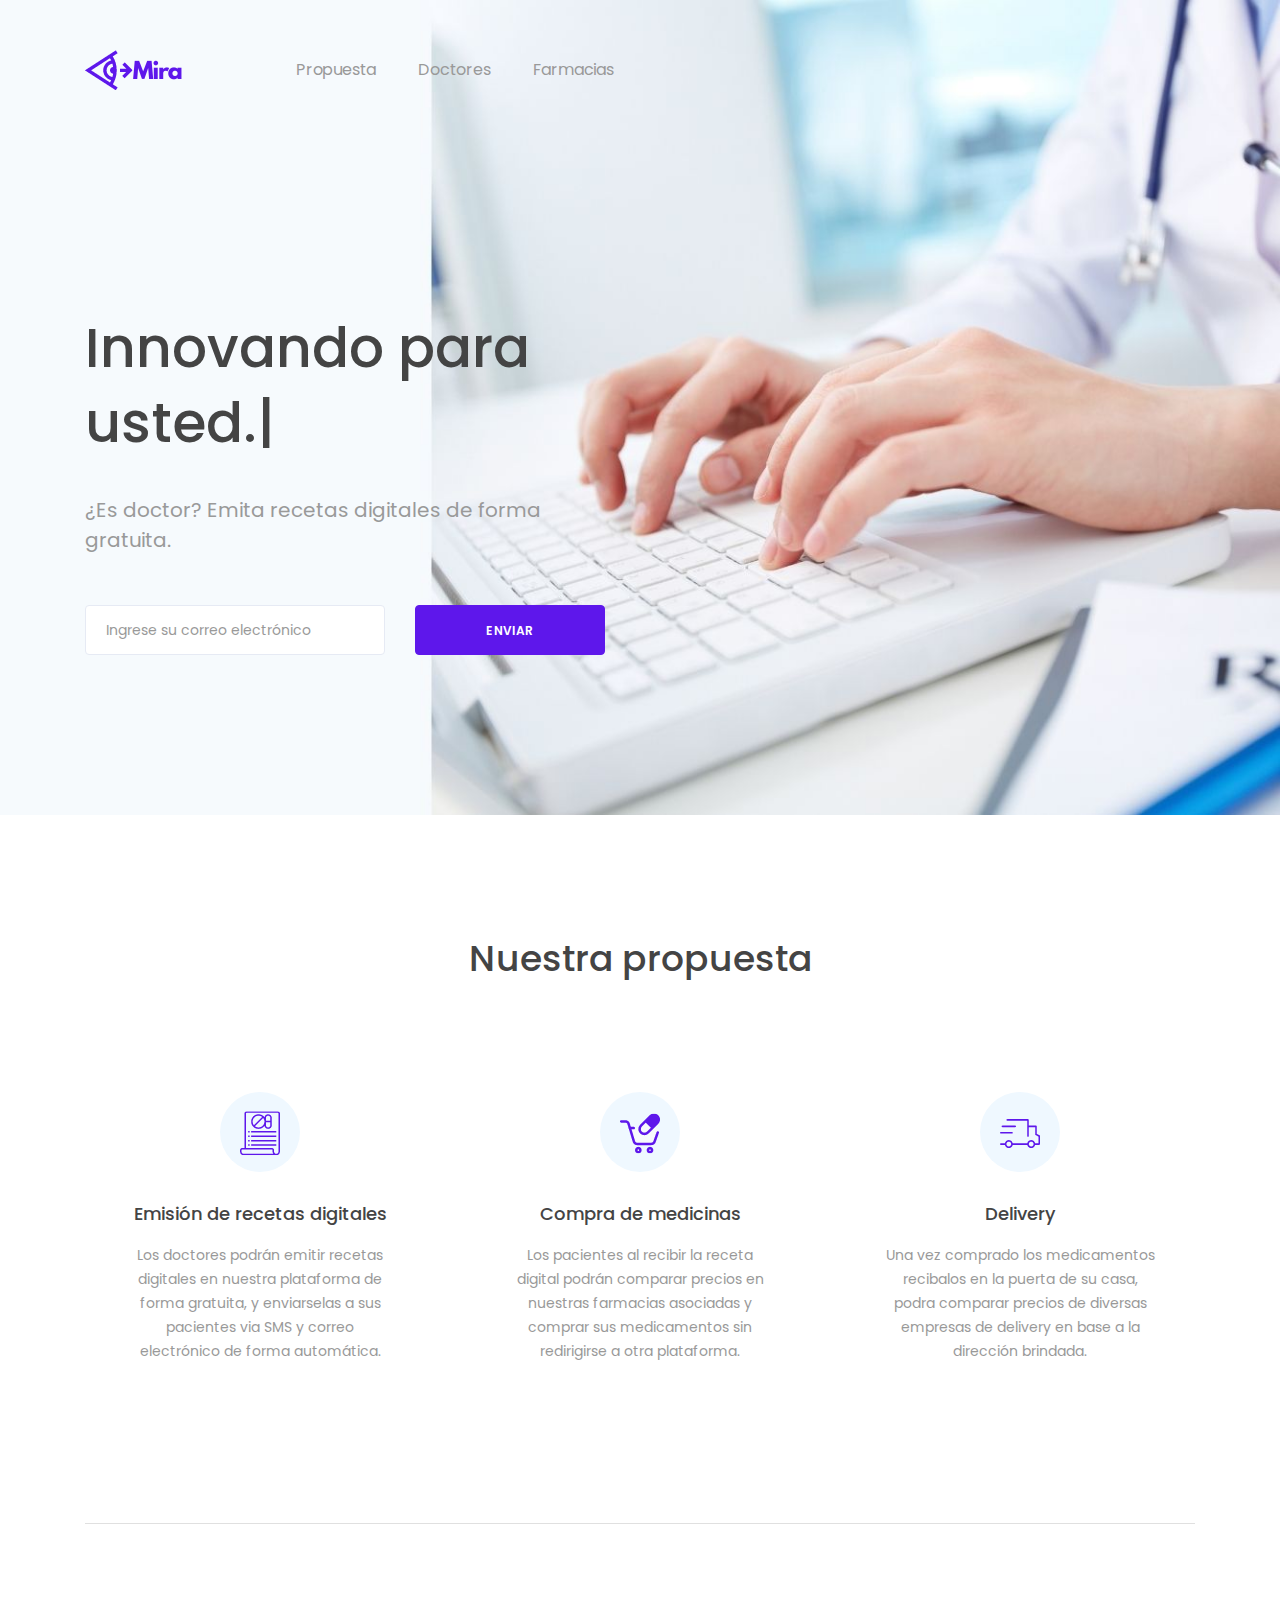
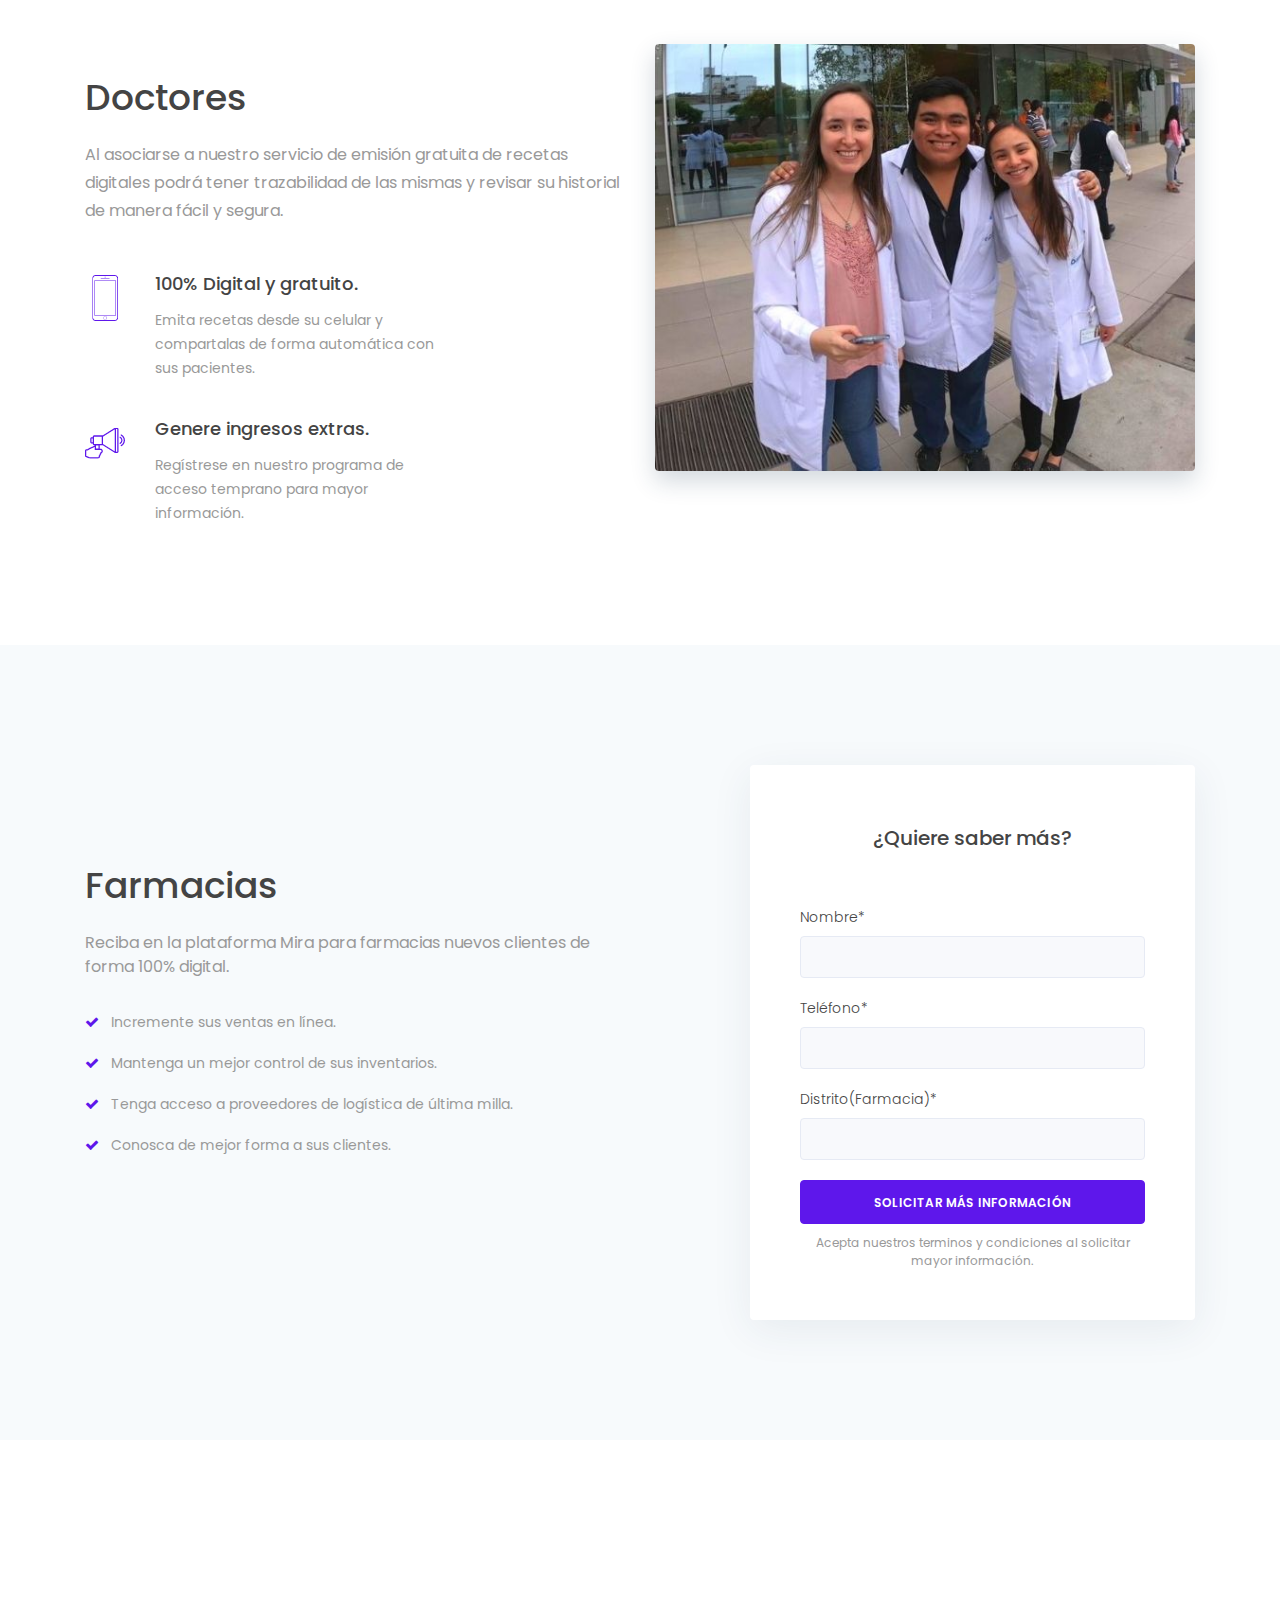
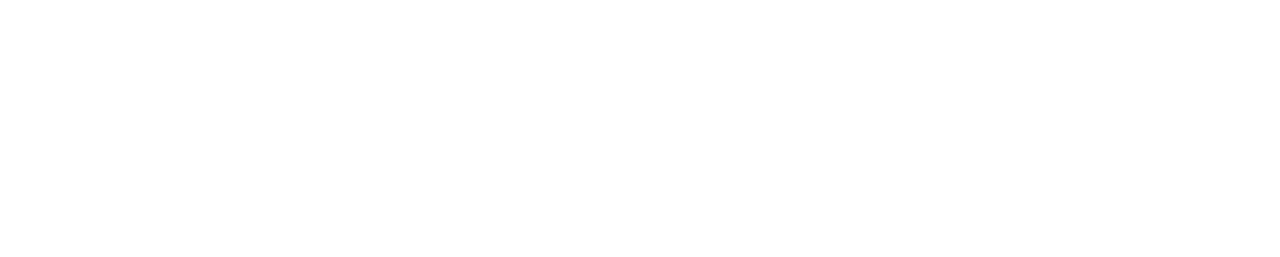
==== commit 29faef83: "commit changes to 27/11" ====
--- a/kear/landing-lead.html
+++ b/kear/landing-lead.html
@@ -1,5 +1,5 @@
 <!DOCTYPE html>
-<html dir="ltr" lang="en-US">
+<html dir="ltr" lang="sp">
 
   <head>
     <!-- Document Meta ============================================= -->
@@ -8,8 +8,8 @@
     <!--IE Compatibility Meta-->
     <meta name="Mira Team" content=""/>
     <meta name="viewport" content="width=device-width, initial-scale=1, maximum-scale=1">
-    <meta name="Mira" content="Emisión de recetas electrónicas">
-    <link href="assets/images/favicon/favicon.png" rel="icon">
+    <meta name="Mira" content="Emisión de recetas digitales">
+    <link href="assets/images/favicon/Mira_icono.ico" rel="icon">
 
     <!-- Fonts ============================================= -->
     <link href='https://fonts.googleapis.com/css?family=Poppins:400,400i,500,600,700' rel='stylesheet' type='text/css'>
@@ -42,16 +42,13 @@
             <div class="collapse navbar-collapse" id="navbarContent">
               <ul class="navbar-nav mr-auto">
                 <li class="active">
-                  <a data-scroll="scrollTo" href="#speciality">Speciality</a>
+                  <a class="item-menu" data-scroll="scrollTo" href="#propuesta">Propuesta</a>
                 </li>
                 <li>
-                  <a data-scroll="scrollTo" href="#patients">Patients</a>
+                  <a class="item-menu" data-scroll="scrollTo" href="#doctores">Doctores</a>
                 </li>
                 <li>
-                  <a data-scroll="scrollTo" href="#doctors">Doctors</a>
-                </li>
-                <li>
-                  <a data-scroll="scrollTo" href="#consultation">Consultation</a>
+                  <a class="item-menu" data-scroll="scrollTo" href="#farmacias">Farmacias</a>
                 </li>
               </ul>
             </div>
@@ -62,20 +59,18 @@
       <!-- Slider #1 ============================================= -->
       <section id="hero" class="section hero">
         <div class="bg-section">
-          <img src="assets/images/background/hero.jpg" alt="background">
+          <img src="assets/images/background/doctores_test.jpg" alt="background">
         </div>
         <div class="container">
           <div class="row row-content">
             <div class="col-12 col-md-6 col-lg-6">
-              <div class="hero-headline">Your Health Care is
-                <br>
-                Our
-                <span class="typed-text" data-typed-string="Responsibility,Purpose,Ambition"></span></div>
-              <div class="hero-bio">We work to take care of your health and body.</div>
+              <div class="hero-headline">Innovando para<br>
+                <span class="typed-text" data-typed-string="usted.,su familia.,mejor."></span></div>
+              <div class="hero-bio">¿Es doctor? Emita recetas digitales de forma gratuita.</div>
               <div class="hero-action">
                 <form class="form-inline mb-0 mailchimp" novalidate="true">
-                  <input type="email" class="form-control" placeholder="Enter your e-mail">
-                  <input type="submit" value="Get Started" class="btn btn--primary">
+                  <input type="email" class="form-control" placeholder="Ingrese su correo electrónico">
+                  <input type="submit" value="Enviar" class="btn btn--lead">
                 </form>
                 <div class="subscribe-alert"></div>
               </div>
@@ -87,13 +82,13 @@
         <!-- .container end -->
       </section>
       <!-- #slider end -->
-      <!-- Feature #1 ============================================= -->
-      <section id="speciality" class="section feature feature-3 bg-white pb-80">
+      <!-- Nuestra propuesta ============================================= -->
+      <section id="propuesta" class="section feature feature-3 bg-white pb-80">
         <div class="container">
           <div class="row">
             <div class="col-12 col-md-12 col-lg-12">
               <div class="heading heading-1 text-center">
-                <h2 class="heading-title">Our Speciality</h2>
+                <h2 class="heading-title">Nuestra propuesta</h2>
               </div>
             </div>
           </div>
@@ -102,11 +97,11 @@
             <div class="col-12 col-md-4 col-lg-4">
               <div class="feature-panel">
                 <div class="feature-img">
-                  <img src="assets/images/icons/1.svg" alt="target">
-                </div>
-                <div class="feature-content">
-                  <h3>Primary Care</h3>
-                  <p>Physicians provide comprehensive medical evaluations and primary care for patients of all ages.</p>
+                  <img src="assets/images/icons/1.png" alt="target">
+                </div>
+                <div class="feature-content">
+                  <h3>Emisión de recetas digitales</h3>
+                  <p>Los doctores podrán emitir recetas digitales en nuestra plataforma de forma gratuita, y enviarselas a sus pacientes via SMS y correo electrónico de forma automática.</p>
                 </div>
               </div>
               <!-- .feature-panel end -->
@@ -117,11 +112,11 @@
             <div class="col-12 col-md-4 col-lg-4">
               <div class="feature-panel">
                 <div class="feature-img">
-                  <img src="assets/images/icons/2.svg" alt="target">
-                </div>
-                <div class="feature-content">
-                  <h3>Sport Medicine</h3>
-                  <p>Our team personalizes each athlete’s treatment based on his/her sport and age growing bodies.</p>
+                  <img src="assets/images/icons/2.png" alt="target">
+                </div>
+                <div class="feature-content">
+                  <h3>Compra de medicinas</h3>
+                  <p>Los pacientes al recibir la receta digital podrán comparar precios en nuestras farmacias asociadas y comprar sus medicamentos sin redirigirse a otra plataforma.</p>
                 </div>
               </div>
               <!-- .feature-panel end -->
@@ -132,11 +127,11 @@
             <div class="col-12 col-md-4 col-lg-4">
               <div class="feature-panel">
                 <div class="feature-img">
-                  <img src="assets/images/icons/3.svg" alt="target">
-                </div>
-                <div class="feature-content">
-                  <h3>Emergency Medicine</h3>
-                  <p>Our clinic is always ready for urgent care such as Fractures, Infections, Bites, Minor Burns, Ear Aches, etc..</p>
+                  <img src="assets/images/icons/3.png" alt="target">
+                </div>
+                <div class="feature-content">
+                  <h3>Delivery</h3>
+                  <p>Una vez comprado los medicamentos recibalos en la puerta de su casa, podra comparar precios de diversas empresas de delivery en base a la dirección brindada.</p>
                 </div>
               </div>
               <!-- .feature-panel end -->
@@ -144,48 +139,14 @@
             <!-- .col-md-4 end -->
 
             <!-- Panel #4 -->
-            <div class="col-12 col-md-4 col-lg-4">
-              <div class="feature-panel">
-                <div class="feature-img">
-                  <img src="assets/images/icons/4.svg" alt="target">
-                </div>
-                <div class="feature-content">
-                  <h3>Cardiology</h3>
-                  <p>Our cardiologists are skilled at diagnosing and treating diseases of the cardiovascular system.</p>
-                </div>
-              </div>
-              <!-- .feature-panel end -->
-            </div>
             <!-- .col-md-4 end -->
 
             <!-- Panel #5 -->
-            <div class="col-12 col-md-4 col-lg-4">
-              <div class="feature-panel">
-                <div class="feature-img">
-                  <img src="assets/images/icons/5.svg" alt="target">
-                </div>
-                <div class="feature-content">
-                  <h3>General Surgery</h3>
-                  <p>New surgical latest technology allows us to provide minimally invasive options when possible.</p>
-                </div>
-              </div>
-              <!-- .feature-panel end -->
-            </div>
+
             <!-- .col-md-4 end -->
 
             <!-- Panel #6 -->
-            <div class="col-12 col-md-4 col-lg-4">
-              <div class="feature-panel">
-                <div class="feature-img">
-                  <img src="assets/images/icons/6.svg" alt="target">
-                </div>
-                <div class="feature-content">
-                  <h3>Infectious Disease</h3>
-                  <p>We have extra training in the diagnosis of illnesses and infections caused by bacteria, viruses and fungi.</p>
-                </div>
-              </div>
-              <!-- .feature-panel end -->
-            </div>
+
             <!-- .col-md-4 end -->
 
           </div>
@@ -206,39 +167,39 @@
       </section>
       <!-- #bar end -->
 
-      <!-- Feature #2 ============================================= -->
-      <section id="feature2" class="section feature feature-left bg-white">
+      <!-- Feature #2 ================================================= -->
+      <section id="doctores" class="section feature feature-left bg-white">
         <div class="container">
           <div class="row">
             <div class="col-12 col-md-6 col-lg-6">
               <div class="heading heading-1 mb-50 mt-30">
-                <h2 class="heading-title">About Us</h2>
-                <p class="heading-desc">Your life is our specialty. Our team of experienced physicians offers a comprehensive range of healthcare services.</p>
-              </div>
-              <div class="feature-panel">
-                <div class="feature-img">
-                  <img src="assets/images/icons/7.svg" alt="about"/>
-                </div>
-                <div class="feature-content">
-                  <h3>Experted Doctors</h3>
-                  <p>Our team of physicians treats patients of all ages, from infants to seniors.</p>
-                </div>
-              </div>
-              <!-- .feature-panel end -->
-              <div class="feature-panel">
-                <div class="feature-img">
-                  <img src="assets/images/icons/8.svg" alt="about"/>
-                </div>
-                <div class="feature-content">
-                  <h3>Healthy Environment</h3>
-                  <p>We have experienced nursing team and good beds for healthy environment.</p>
+                <h2 class="heading-title">Doctores</h2>
+                <p class="heading-desc">Al asociarse a nuestro servicio de emisión gratuita de recetas digitales podrá tener trazabilidad de las mismas y revisar su historial de manera fácil y segura.</p>
+              </div>
+              <div class="feature-panel">
+                <div class="feature-img">
+                  <img src="assets/images/icons/healthtech.png" alt="Tech"/>
+                </div>
+                <div class="feature-content">
+                  <h3>100% Digital y gratuito.</h3>
+                  <p>Emita recetas desde su celular y compartalas de forma automática con sus pacientes.</p>
+                </div>
+              </div>
+              <!-- .feature-panel end -->
+              <div class="feature-panel">
+                <div class="feature-img">
+                  <img src="assets/images/icons/early.png" alt="about"/>
+                </div>
+                <div class="feature-content">
+                  <h3>Genere ingresos extras.</h3>
+                  <p>Regístrese en nuestro programa de acceso temprano para mayor información.</p>
                 </div>
               </div>
               <!-- .feature-panel end -->
             </div>
             <!-- .col-md-6 end -->
             <div class="col-12 col-md-6 col-lg-6">
-              <img class="img-fluid img-shadow pull-right" src="assets/images/features/about.jpg" alt="about"/>
+              <img class="img-fluid img-shadow pull-right" src="assets/images/features/docs.jpg" alt="docs"/>
             </div>
             <!-- .col-md-6 end -->
 
@@ -250,232 +211,25 @@
       <!-- #feature2 end -->
 
       <!-- Testimonial ============================================= -->
-      <section id="patients" class="section testimonials bg-gray">
-        <div class="container">
-          <div class="row clearfix">
-            <div class="col-12 col-md-12 col-lg-12">
-              <div class="heading heading-1 text-center">
-                <h2 class="heading-title">Patients Say</h2>
-              </div>
-            </div>
-            <!-- .col-md-6 end -->
-          </div>
-          <!-- .row end -->
-          <div class="row">
-            <div class="col-12 col-sm-12 col-md-12 col-lg-12">
-              <div class="carousel carousel-dots owl-carousel" data-slide="2" data-slide-rs="2" data-autoplay="true" data-nav="false" data-dots="true" data-space="30" data-loop="true" data-speed="800">
-
-                <!-- Testimonial #1 -->
-                <div class="testimonial-panel">
-                  <div class="testimonial-body">
-                    <p>A great benefit of Parkside is its peaceful location and the impeccable medical and nursing service.</p>
-                    <div class="testimonial-author">
-                      <h5>Frank Smith - Envato CEO</h5>
-                    </div>
-                  </div>
-                </div>
-
-                <!-- Testimonial #2 -->
-                <div class="testimonial-panel">
-                  <div class="testimonial-body">
-                    <p>My treatment was second to none and all the staff at Claremont were efficient, polite and caring</p>
-                    <div class="testimonial-author">
-                      <h5>Jone Doe - Zytheme CEO</h5>
-                    </div>
-                  </div>
-                </div>
-
-                <!-- Testimonial #3 -->
-                <div class="testimonial-panel">
-                  <div class="testimonial-body">
-                    <p>Our business by optimizing our landing pages. We’ve increased conversion rates by 120%.</p>
-                    <div class="testimonial-author">
-                      <h5>Bone Datche - 7oroof CEO</h5>
-                    </div>
-                  </div>
-                </div>
-
-                <!-- Testimonial #4 -->
-                <div class="testimonial-panel">
-                  <div class="testimonial-body">
-                    <p>Our business by optimizing our landing pages. We’ve increased conversion rates by 120%.</p>
-                    <div class="testimonial-author">
-                      <h5>Bone Datche - 7oroof CEO</h5>
-                    </div>
-                  </div>
-                </div>
-
-                <!-- Testimonial #5 -->
-                <div class="testimonial-panel">
-                  <div class="testimonial-body">
-                    <p>Our business by optimizing our landing pages. We’ve increased conversion rates by 120%.</p>
-                    <div class="testimonial-author">
-                      <h5>Bone Datche - 7oroof CEO</h5>
-                    </div>
-                  </div>
-                </div>
-
-              </div>
-              <!-- .carousel End -->
-            </div>
-          </div>
-          <!-- .row End -->
-        </div>
-        <!-- .container End -->
-      </section>
+
       <!-- #patients End-->
       <!-- Team Section ============================================= -->
-      <section id="doctors" class="team bg-white">
-        <div class="container">
-          <div class="row clearfix">
-            <div class="col-12 col-md-12 col-lg-12">
-              <div class="heading heading-1 text-center">
-                <h2 class="heading-title">Our Doctors</h2>
-              </div>
-            </div>
-            <!-- .col-md-6 end -->
-          </div>
-          <!-- .row end -->
-          <div class="row">
-            <!-- Member #1 -->
-            <div class="col-12 col-md-4 col-lg-4">
-              <div class="member">
-                <div class="member-img">
-                  <img src="assets/images/team/team-1.png" alt="member"/>
-                  <div class="member-overlay">
-                    <div class="member-social">
-                      <div class=" pos-vertical-center">
-                        <a href="#">
-                          <i class="fa fa-facebook"></i>
-                        </a>
-                        <a href="#">
-                          <i class="fa fa-twitter"></i>
-                        </a>
-                        <a href="#">
-                          <i class="fa fa-google-plus"></i>
-                        </a>
-                        <a href="#">
-                          <i class="fa fa-linkedin"></i>
-                        </a>
-                      </div>
-                    </div>
-                  </div>
-                  <!-- .memebr-ovelay end -->
-                </div>
-                <!-- .member-img end -->
-                <div class="member-info">
-                  <h5>Mark Smith
-                    <span>Neurology</span></h5>
-                  <h6>
-                    <a href="tel:+61 452 200 126">
-                      <i class="fa fa-phone"></i>+61 452 200 126</a>
-                  </h6>
-                </div>
-                <!-- .member-info end -->
-              </div>
-              <!-- .member end -->
-            </div>
-            <!-- .col-md-3 end -->
-
-            <!-- Member #2 -->
-            <div class="col-12 col-md-4 col-lg-4">
-              <div class="member">
-                <div class="member-img">
-                  <img src="assets/images/team/team-2.png" alt="member"/>
-                  <div class="member-overlay">
-                    <div class="member-social">
-                      <div class=" pos-vertical-center">
-                        <a href="#">
-                          <i class="fa fa-facebook"></i>
-                        </a>
-                        <a href="#">
-                          <i class="fa fa-twitter"></i>
-                        </a>
-                        <a href="#">
-                          <i class="fa fa-google-plus"></i>
-                        </a>
-                        <a href="#">
-                          <i class="fa fa-linkedin"></i>
-                        </a>
-                      </div>
-                    </div>
-                  </div>
-                  <!-- .memebr-ovelay end -->
-                </div>
-                <!-- .member-img end -->
-                <div class="member-info">
-                  <h5>Ryan Printz
-                    <span>Radiology</span></h5>
-                  <h6>
-                    <a href="tel:+61 452 200 126">
-                      <i class="fa fa-phone"></i>+61 452 200 126</a>
-                  </h6>
-                </div>
-                <!-- .member-info end -->
-              </div>
-              <!-- .member end -->
-            </div>
-            <!-- .col-md-3 end -->
-
-            <!-- Member #3 -->
-            <div class="col-12 col-md-4 col-lg-4">
-              <div class="member">
-                <div class="member-img">
-                  <img src="assets/images/team/team-3.png" alt="member"/>
-                  <div class="member-overlay">
-                    <div class="member-social">
-                      <div class=" pos-vertical-center">
-                        <a href="#">
-                          <i class="fa fa-facebook"></i>
-                        </a>
-                        <a href="#">
-                          <i class="fa fa-twitter"></i>
-                        </a>
-                        <a href="#">
-                          <i class="fa fa-google-plus"></i>
-                        </a>
-                        <a href="#">
-                          <i class="fa fa-linkedin"></i>
-                        </a>
-                      </div>
-                    </div>
-                  </div>
-                  <!-- .memebr-ovelay end -->
-                </div>
-                <!-- .member-img end -->
-                <div class="member-info">
-                  <h5>Steve Martin
-                    <span>Cardiology</span></h5>
-                  <h6>
-                    <a href="tel:+61 452 200 126">
-                      <i class="fa fa-phone"></i>
-                      +61 452 200 126</a>
-                  </h6>
-                </div>
-                <!-- .member-info end -->
-              </div>
-              <!-- .member end -->
-            </div>
-            <!-- .col-md-3 end -->
-          </div>
-        </div>
-      </section>
+
       <!-- #doctors end -->
       <!-- Action ============================================= -->
-      <section id="consultation" class="section feature feature-2 bg-gray">
+      <section id="farmacias" class="section feature feature-2 bg-gray">
         <div class="container">
           <div class="row">
             <div class="col-12 col-md-6 col-lg-6">
               <div class="feature-panel">
                 <div class="feature-content">
-                  <h3>Free Medical Consultation</h3>
-                  <p class="mb-30">We provide a free medical consultation for our patients, Once you submit the request, our office will contact you within one business day to schedule your appointment.</p>
+                  <h3>Farmacias</h3>
+                  <p class="mb-30">Reciba en la plataforma Mira para farmacias nuevos clientes de forma 100% digital.</p>
                   <ul>
-                    <li>Explain your health concerns.</li>
-                    <li>A Specialist will answer your questions.</li>
-                    <li>Review your case documents.</li>
-                    <li>Follow up your medical condition.</li>
-                    <li>Check your surgery result.</li>
+                    <li>Incremente sus ventas en línea.</li>
+                    <li>Mantenga un mejor control de sus inventarios.</li>
+                    <li>Tenga acceso a proveedores de logística de última milla.</li>
+                    <li>Conosca de mejor forma a sus clientes.</li>
                   </ul>
                 </div>
               </div>
@@ -485,62 +239,34 @@
             <div class="col-12 col-md-6 col-lg-5 offset-lg-1">
               <div class="form-wrapper">
                 <div class="heading">
-                  <h3 class="heading-title">Request a Free Consultation</h3>
+                  <h3 class="heading-title">¿Quiere saber más?</h3>
                 </div>
                 <!-- .form-group end -->
                 <form method="post" action="assets/php/contact.php" class="contactForm mb-0">
                   <div id="result" class="contact-result"></div>
                   <div class="form-group">
-                    <label for="name">Your Name*</label>
+                    <label for="name">Nombre*</label>
                     <input type="text" class="form-control" name="name" id="name" required="required">
                   </div>
                   <!-- .form-group end -->
                   <div class="form-group">
-                    <label for="name">Your Phone*</label>
+                    <label for="name">Teléfono*</label>
                     <input type="text" class="form-control" name="phone" id="phone" required="required">
                   </div>
+                  <!-- .form-group end -->
+
                   <!-- .form-group end -->
                   <div class="form-group">
-                    <label for="user">Are You a New or Existing Patient?*</label>
                     <div class="form-group">
-                      <div class="form-check form-check-inline form-radio">
-                        <label class="label-radio">
-                          <input class="form-check-input" type="radio" name="user" id="user" value="New" checked="checked">
-                          <span class="radio-indicator"></span>
-                        </label>
-                        <label class="form-check-label" for="user">
-                          New
-                        </label>
-                      </div>
-                      <div class="form-check form-check-inline form-radio">
-                        <label class="label-radio">
-                          <input class="form-check-input" type="radio" name="user" id="user" value="Existing">
-                          <span class="radio-indicator"></span>
-                        </label>
-                        <label class="form-check-label" for="user">
-                          Existing
-                        </label>
-                      </div>
+                      <label for="name">Distrito(farmacia)*</label>
+                      <input type="text" class="form-control" name="name" id="name" required="required">
                     </div>
                   </div>
+                  <div class="form-group">
+                    <input type="submit" value="Solicitar más información" name="submit" class="btn btn--farmacias btn--block">
+                  </div>
                   <!-- .form-group end -->
-                  <div class="form-group">
-                    <label for="speciality">Speciality*</label>
-                    <div class="select-form">
-                      <i class="fa fa-caret-down"></i>
-                      <select name="speciality" id="speciality" class="form-control">
-                        <option value="0">Dental clinic</option>
-                        <option value="1">Orofacial Pain Clinic</option>
-                        <option value="2">Maxillofacial Surgery</option>
-                        <option value="3">Healthcare</option>
-                      </select>
-                    </div>
-                  </div>
-                  <div class="form-group">
-                    <input type="submit" value="Request a Free Consultation" name="submit" class="btn btn--primary btn--block">
-                  </div>
-                  <!-- .form-group end -->
-                  <div class="agreement">Available for limited time.</div>
+                  <div class="agreement">Acepta nuestros terminos y condiciones al solicitar mayor información.</div>
                 </form>
               </div>
             </div>
@@ -560,10 +286,10 @@
               <div class="col-12 col-md-4 col-lg-4">
                 <div class="widget-info-box">
                   <div class="info-img">
-                    <img src="assets/images/footer/1.svg" alt="phone">
-                  </div>
-                  <h4>Phone</h4>
-                  <p>+221 340 210 533</p>
+                    <img src="assets/images/footer/1.png" alt="phone">
+                  </div>
+                  <h4>WhatsApp</h4>
+                  <p>+51 953 210 533</p>
                 </div>
                 <!-- .widget-info-box end -->
               </div>
@@ -571,10 +297,10 @@
               <div class="col-12 col-md-4 col-lg-4">
                 <div class="widget-info-box">
                   <div class="info-img">
-                    <img src="assets/images/footer/2.svg" alt="phone">
-                  </div>
-                  <h4>Address</h4>
-                  <p>86 Stolham, PA 6550.</p>
+                    <img src="assets/images/footer/2.png" alt="phone">
+                  </div>
+                  <h4>Dirección</h4>
+                  <p>Av. Sto. Toribio 173 y Via Central 125,San Isidro.</p>
                 </div>
                 <!-- .widget-info-box end -->
               </div>
@@ -582,10 +308,10 @@
               <div class="col-12 col-md-4 col-lg-4">
                 <div class="widget-info-box">
                   <div class="info-img">
-                    <img src="assets/images/footer/3.svg" alt="phone">
-                  </div>
-                  <h4>Opening Time</h4>
-                  <p>Sat-Thu 5:00 to 8:00pm</p>
+                    <img src="assets/images/footer/3.png" alt="phone">
+                  </div>
+                  <h4>Contactanos</h4>
+                  <p>escribenos@mira.com</p>
                 </div>
                 <!-- .widget-info-box end -->
               </div>
@@ -612,7 +338,7 @@
             <div class="row">
               <div class="col-12 col-md-6 col-lg-6">
                 <div class="footer-copyright">
-                  <span>&copy; Zytheme 2019, All Rights Reserved.</span>
+                  <span>&copy; Mira Healthcare Technologies, todos los derechos reservados.</span>
                 </div>
               </div>
               <!-- .col-md-6 end -->
@@ -624,9 +350,6 @@
                   <a class="twitter" href="#">
                     <i class="fa fa-twitter"></i>
                   </a>
-                  <a class="dribbble" href="#">
-                    <i class="fa fa-dribbble"></i>
-                  </a>
                   <a class="instagram" href="#">
                     <i class="fa fa-instagram"></i>
                   </a>
--- a/kear/assets/css/style.css
+++ b/kear/assets/css/style.css
@@ -2641,4 +2641,67 @@
   }
 }
 
+
+
+.item-menu:hover{
+  color:#5E17EB!important;
+  transition: 0.3s;
+}
+.btn--lead {
+	background-color: #5E17EB;
+	/* color: $color-white; */
+	border-color: #5E17EB;
+}
+
+.btn--lead:active,
+.btn--lead:focus,
+.btn--lead:hover {
+	background-color: darken(#5E17EB, 10%);
+	border-color: darken(#5E17EB, 10%);
+	/* color: $color-white; */
+}
+
 /*# sourceMappingURL=style.css.map */
+
+.feature-panel .feature-content ul li:before{
+  color: #5E17EB!important;
+}
+
+.form-control:focus{
+  border-color: #5E17EB;
+}
+
+.btn--farmacias {
+	background-color: #5E17EB;
+	color: $color-white;
+	border-color: #5E17EB;
+}
+
+.btn--farmacias:active,
+.btn--farmacias:focus,
+.btn--farmacias:hover {
+	background-color: darken(#5E17EB, 10%);
+	border-color: darken(#5E17EB, 10%);
+	color: $color-white;
+}
+
+a {
+	//.transition(0.3s, ease);
+	color: $color-theme;
+}
+
+a:hover {
+	color: darken(#5E17EB, 10%);
+	text-decoration: none;
+}
+
+a:focus {
+	color: darken(#5E17EB, 10%);
+	outline: none;
+	text-decoration: none;
+}
+
+blockquote:active {
+	color: darken(#5E17EB, 10%);
+	outline: none;
+	text-decoration: none;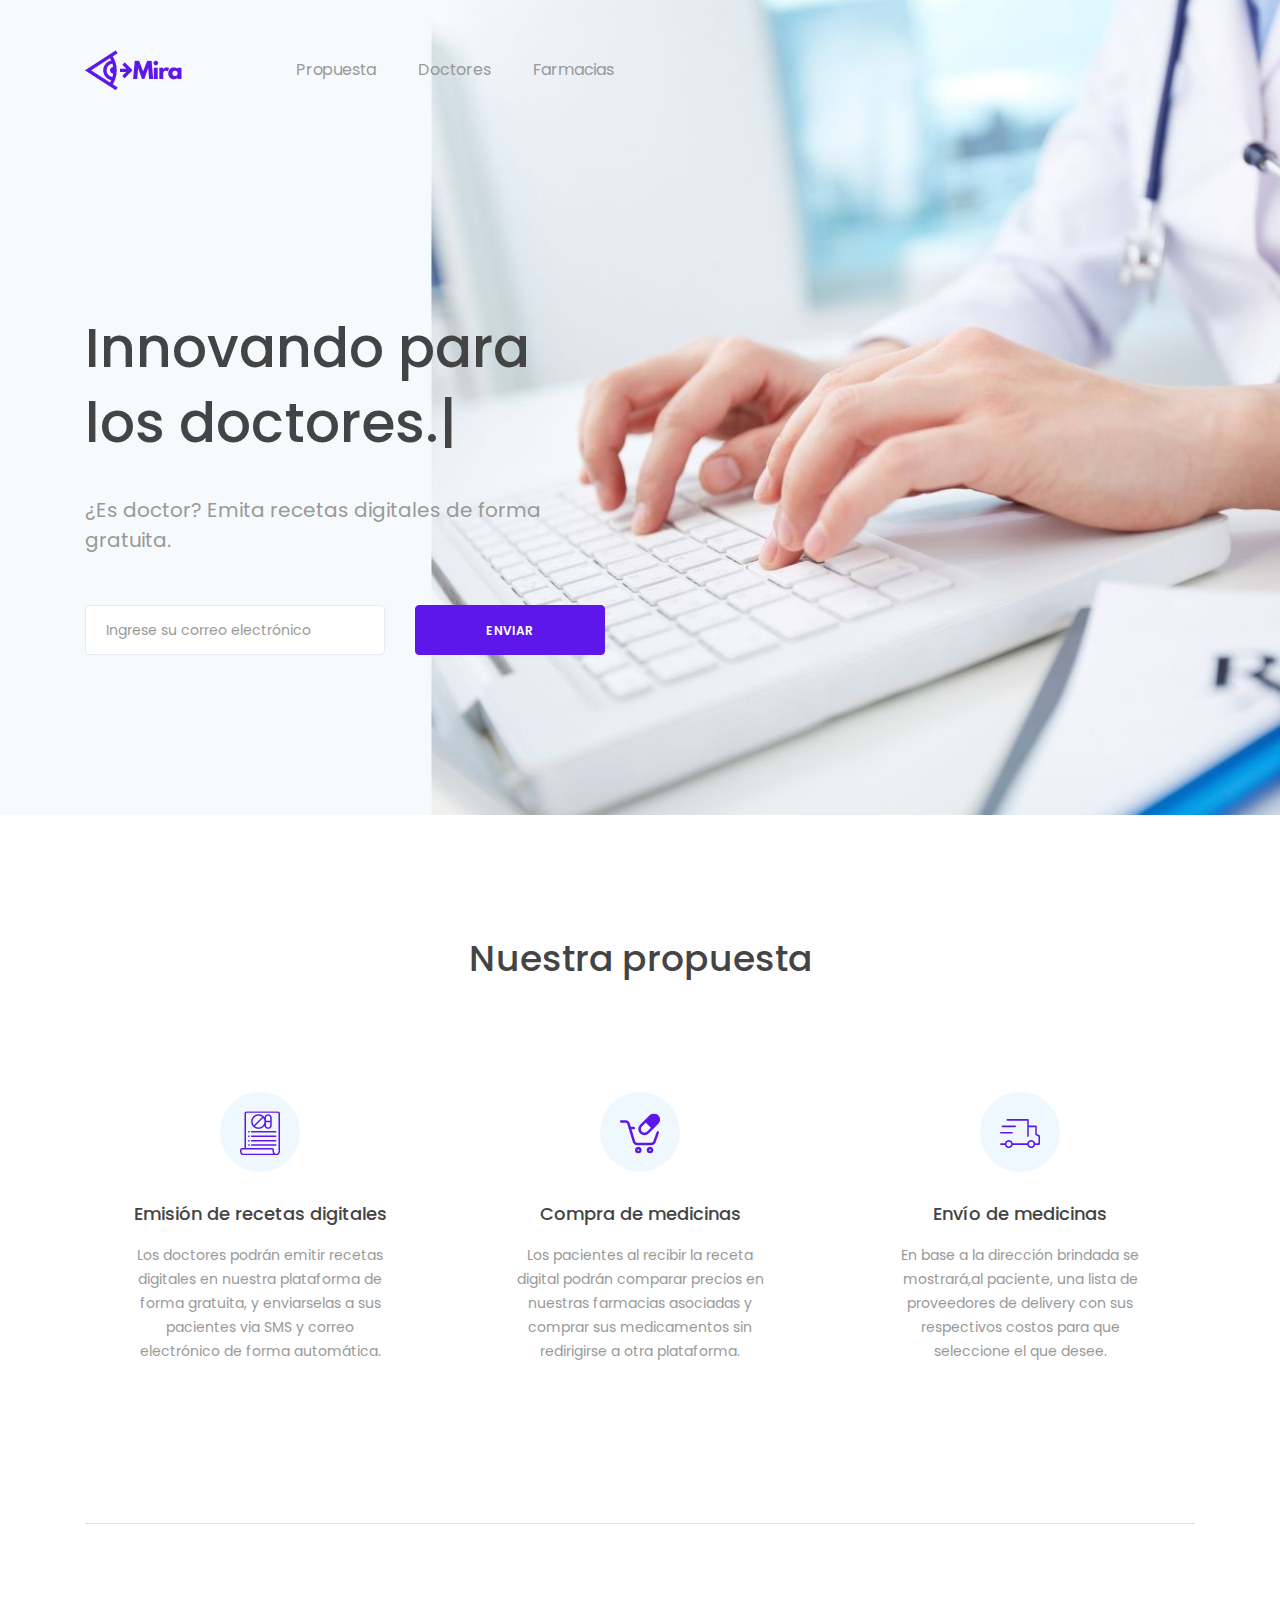
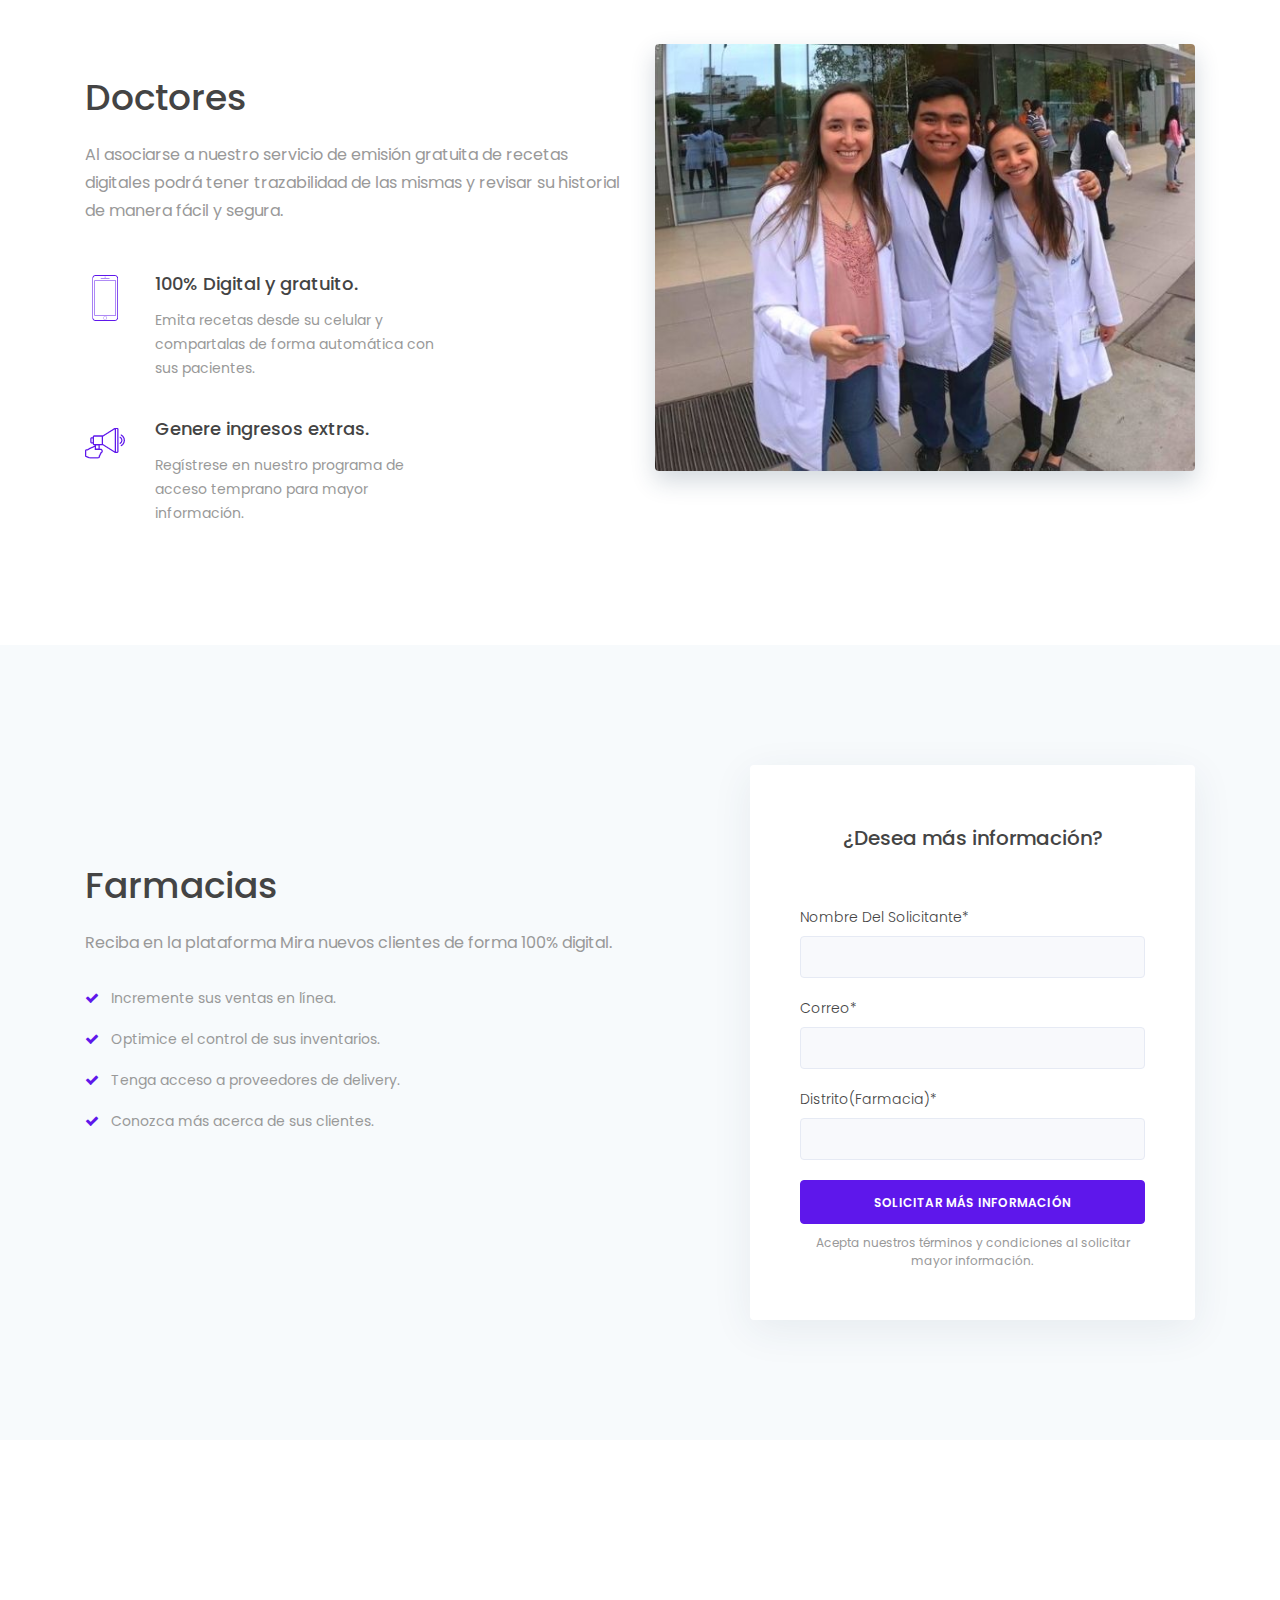
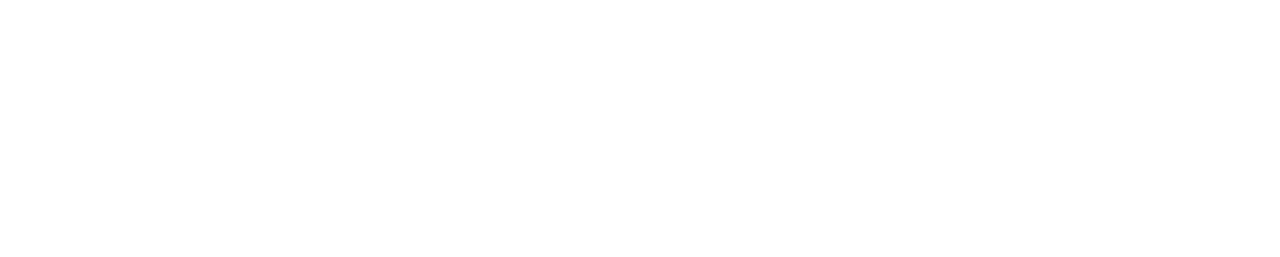
==== commit 5b85ffeb: "commit telefono" ====
--- a/kear/landing-lead.html
+++ b/kear/landing-lead.html
@@ -33,7 +33,7 @@
       <header id="navbar-spy" class="header header-1 header-transparent header-fixed">
         <nav id="primary-menu" class="navbar navbar-expand-lg navbar-dark">
           <div class="container">
-            <a class="navbar-brand" href="index.html">
+            <a class="navbar-brand" href="landing-lead.html">
               <img class="logo logo-dark" src="assets/images/logo/Logo_Mira_Morado.png" alt="Mira Logo">
             </a>
             <button class="navbar-toggler" type="button" data-toggle="collapse" data-target="#navbarContent" aria-controls="navbarContent" aria-expanded="false" aria-label="Toggle navigation">
@@ -65,7 +65,7 @@
           <div class="row row-content">
             <div class="col-12 col-md-6 col-lg-6">
               <div class="hero-headline">Innovando para<br>
-                <span class="typed-text" data-typed-string="usted.,su familia.,mejor."></span></div>
+                <span class="typed-text" data-typed-string="los doctores.,los pacientes.,las farmacias.,todos."></span></div>
               <div class="hero-bio">¿Es doctor? Emita recetas digitales de forma gratuita.</div>
               <div class="hero-action">
                 <form class="form-inline mb-0 mailchimp" novalidate="true">
@@ -130,8 +130,8 @@
                   <img src="assets/images/icons/3.png" alt="target">
                 </div>
                 <div class="feature-content">
-                  <h3>Delivery</h3>
-                  <p>Una vez comprado los medicamentos recibalos en la puerta de su casa, podra comparar precios de diversas empresas de delivery en base a la dirección brindada.</p>
+                  <h3>Envío de medicinas</h3>
+                  <p>En base a la dirección brindada se mostrará,al paciente, una lista de proveedores de delivery con sus respectivos costos para que seleccione el que desee.</p>
                 </div>
               </div>
               <!-- .feature-panel end -->
@@ -224,12 +224,12 @@
               <div class="feature-panel">
                 <div class="feature-content">
                   <h3>Farmacias</h3>
-                  <p class="mb-30">Reciba en la plataforma Mira para farmacias nuevos clientes de forma 100% digital.</p>
+                  <p class="mb-30">Reciba en la plataforma Mira nuevos clientes de forma 100% digital.</p>
                   <ul>
                     <li>Incremente sus ventas en línea.</li>
-                    <li>Mantenga un mejor control de sus inventarios.</li>
-                    <li>Tenga acceso a proveedores de logística de última milla.</li>
-                    <li>Conosca de mejor forma a sus clientes.</li>
+                    <li>Optimice el control de sus inventarios.</li>
+                    <li>Tenga acceso a proveedores de delivery.</li>
+                    <li>Conozca más acerca de sus clientes.</li>
                   </ul>
                 </div>
               </div>
@@ -239,18 +239,18 @@
             <div class="col-12 col-md-6 col-lg-5 offset-lg-1">
               <div class="form-wrapper">
                 <div class="heading">
-                  <h3 class="heading-title">¿Quiere saber más?</h3>
+                  <h3 class="heading-title">¿Desea más información?</h3>
                 </div>
                 <!-- .form-group end -->
                 <form method="post" action="assets/php/contact.php" class="contactForm mb-0">
                   <div id="result" class="contact-result"></div>
                   <div class="form-group">
-                    <label for="name">Nombre*</label>
+                    <label for="name">Nombre del solicitante*</label>
                     <input type="text" class="form-control" name="name" id="name" required="required">
                   </div>
                   <!-- .form-group end -->
                   <div class="form-group">
-                    <label for="name">Teléfono*</label>
+                    <label for="name">Correo*</label>
                     <input type="text" class="form-control" name="phone" id="phone" required="required">
                   </div>
                   <!-- .form-group end -->
@@ -258,15 +258,15 @@
                   <!-- .form-group end -->
                   <div class="form-group">
                     <div class="form-group">
-                      <label for="name">Distrito(farmacia)*</label>
-                      <input type="text" class="form-control" name="name" id="name" required="required">
+                      <label for="district">Distrito(farmacia)*</label>
+                      <input type="text" class="form-control" name="district" id="district" required="required">
                     </div>
                   </div>
                   <div class="form-group">
                     <input type="submit" value="Solicitar más información" name="submit" class="btn btn--farmacias btn--block">
                   </div>
                   <!-- .form-group end -->
-                  <div class="agreement">Acepta nuestros terminos y condiciones al solicitar mayor información.</div>
+                  <div class="agreement">Acepta nuestros términos y condiciones al solicitar mayor información.</div>
                 </form>
               </div>
             </div>
@@ -289,7 +289,7 @@
                     <img src="assets/images/footer/1.png" alt="phone">
                   </div>
                   <h4>WhatsApp</h4>
-                  <p>+51 953 210 533</p>
+                  <p>+51 953 126 896</p>
                 </div>
                 <!-- .widget-info-box end -->
               </div>
@@ -310,8 +310,8 @@
                   <div class="info-img">
                     <img src="assets/images/footer/3.png" alt="phone">
                   </div>
-                  <h4>Contactanos</h4>
-                  <p>escribenos@mira.com</p>
+                  <h4>Contáctanos</h4>
+                  <p>escribenos@mirasalud.pe</p>
                 </div>
                 <!-- .widget-info-box end -->
               </div>
--- a/kear/assets/css/style.css
+++ b/kear/assets/css/style.css
@@ -2673,7 +2673,7 @@
 
 .btn--farmacias {
 	background-color: #5E17EB;
-	color: $color-white;
+	/* color: $color-white; */
 	border-color: #5E17EB;
 }
 
@@ -2682,12 +2682,12 @@
 .btn--farmacias:hover {
 	background-color: darken(#5E17EB, 10%);
 	border-color: darken(#5E17EB, 10%);
-	color: $color-white;
-}
-
-a {
-	//.transition(0.3s, ease);
-	color: $color-theme;
+	/* color: $color-white; */
+}
+
+a{
+	/* transition(0.3s, ease);
+	color: $color-theme; */
 }
 
 a:hover {
@@ -2704,4 +2704,9 @@
 blockquote:active {
 	color: darken(#5E17EB, 10%);
 	outline: none;
-	text-decoration: none;+  text-decoration: none;
+}
+
+.footer .footer-bottom .footer-social a:hover {
+  color: #5E17EB;
+}